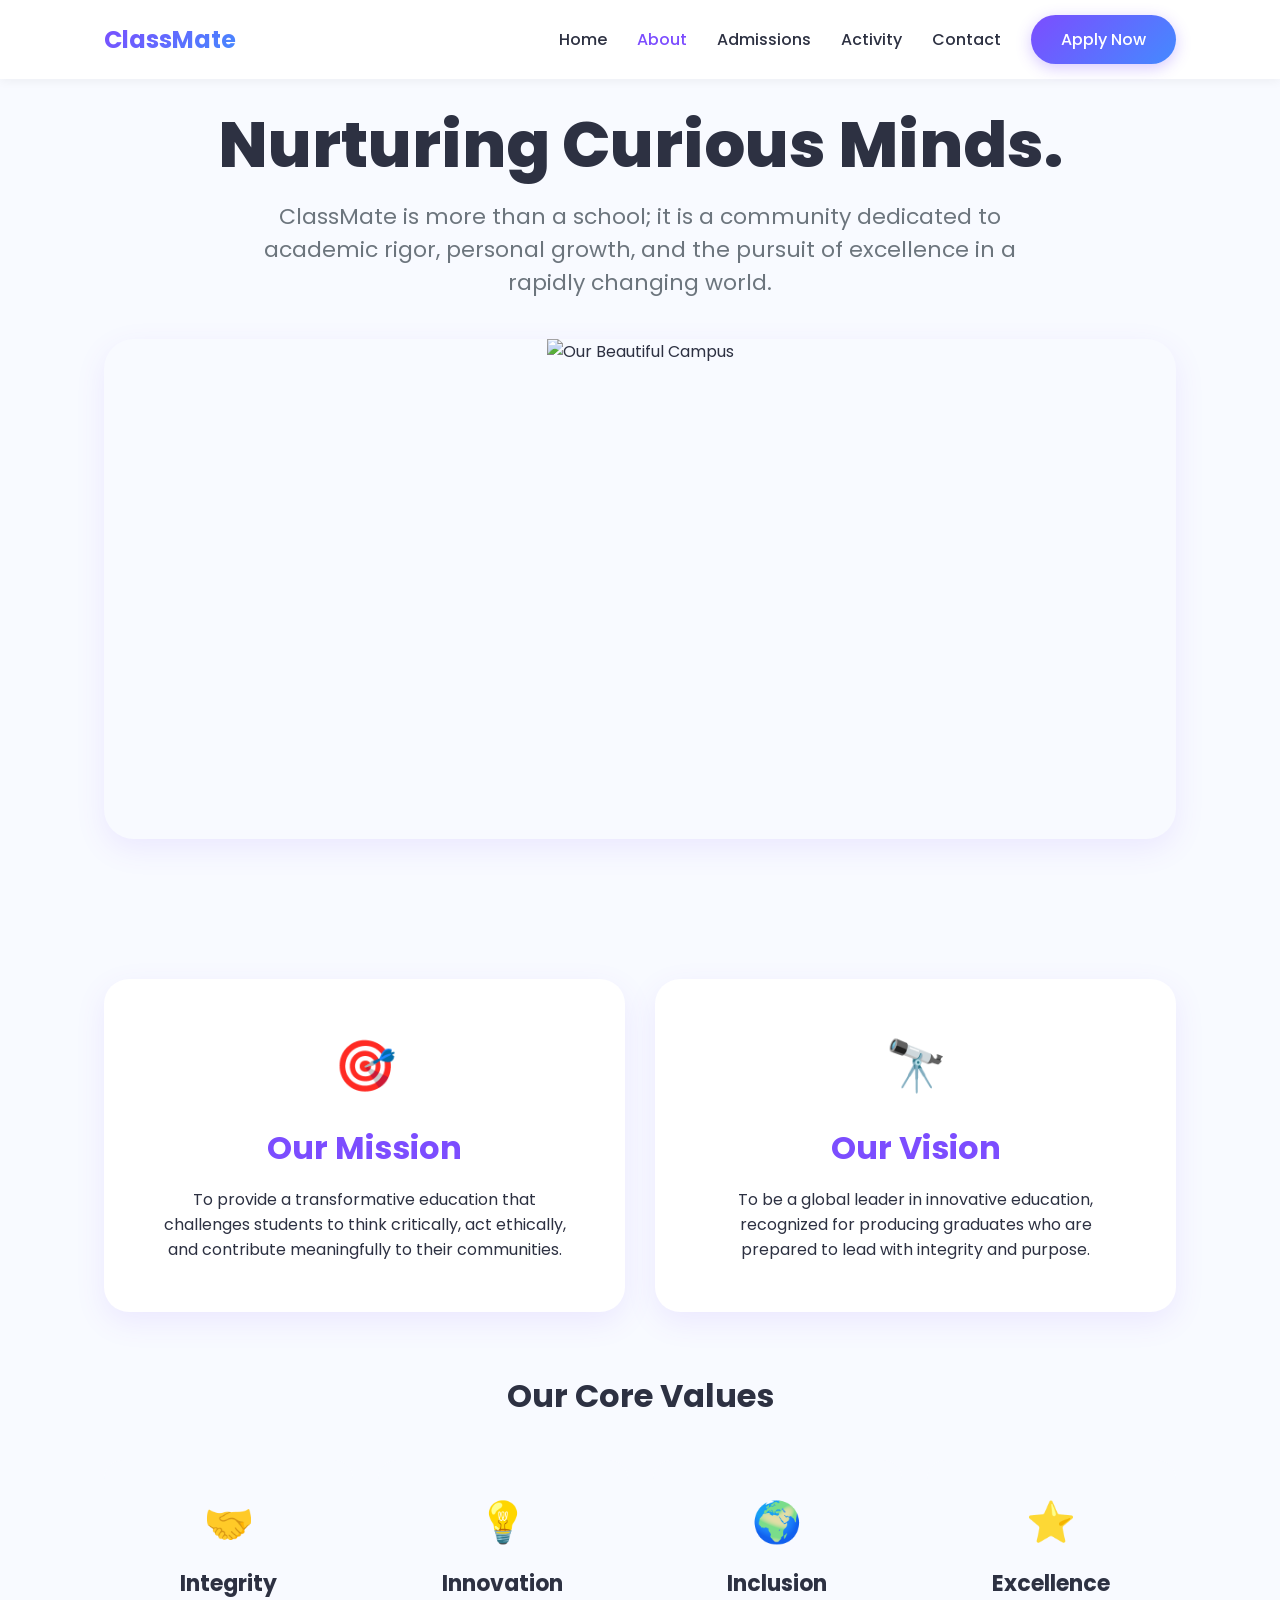
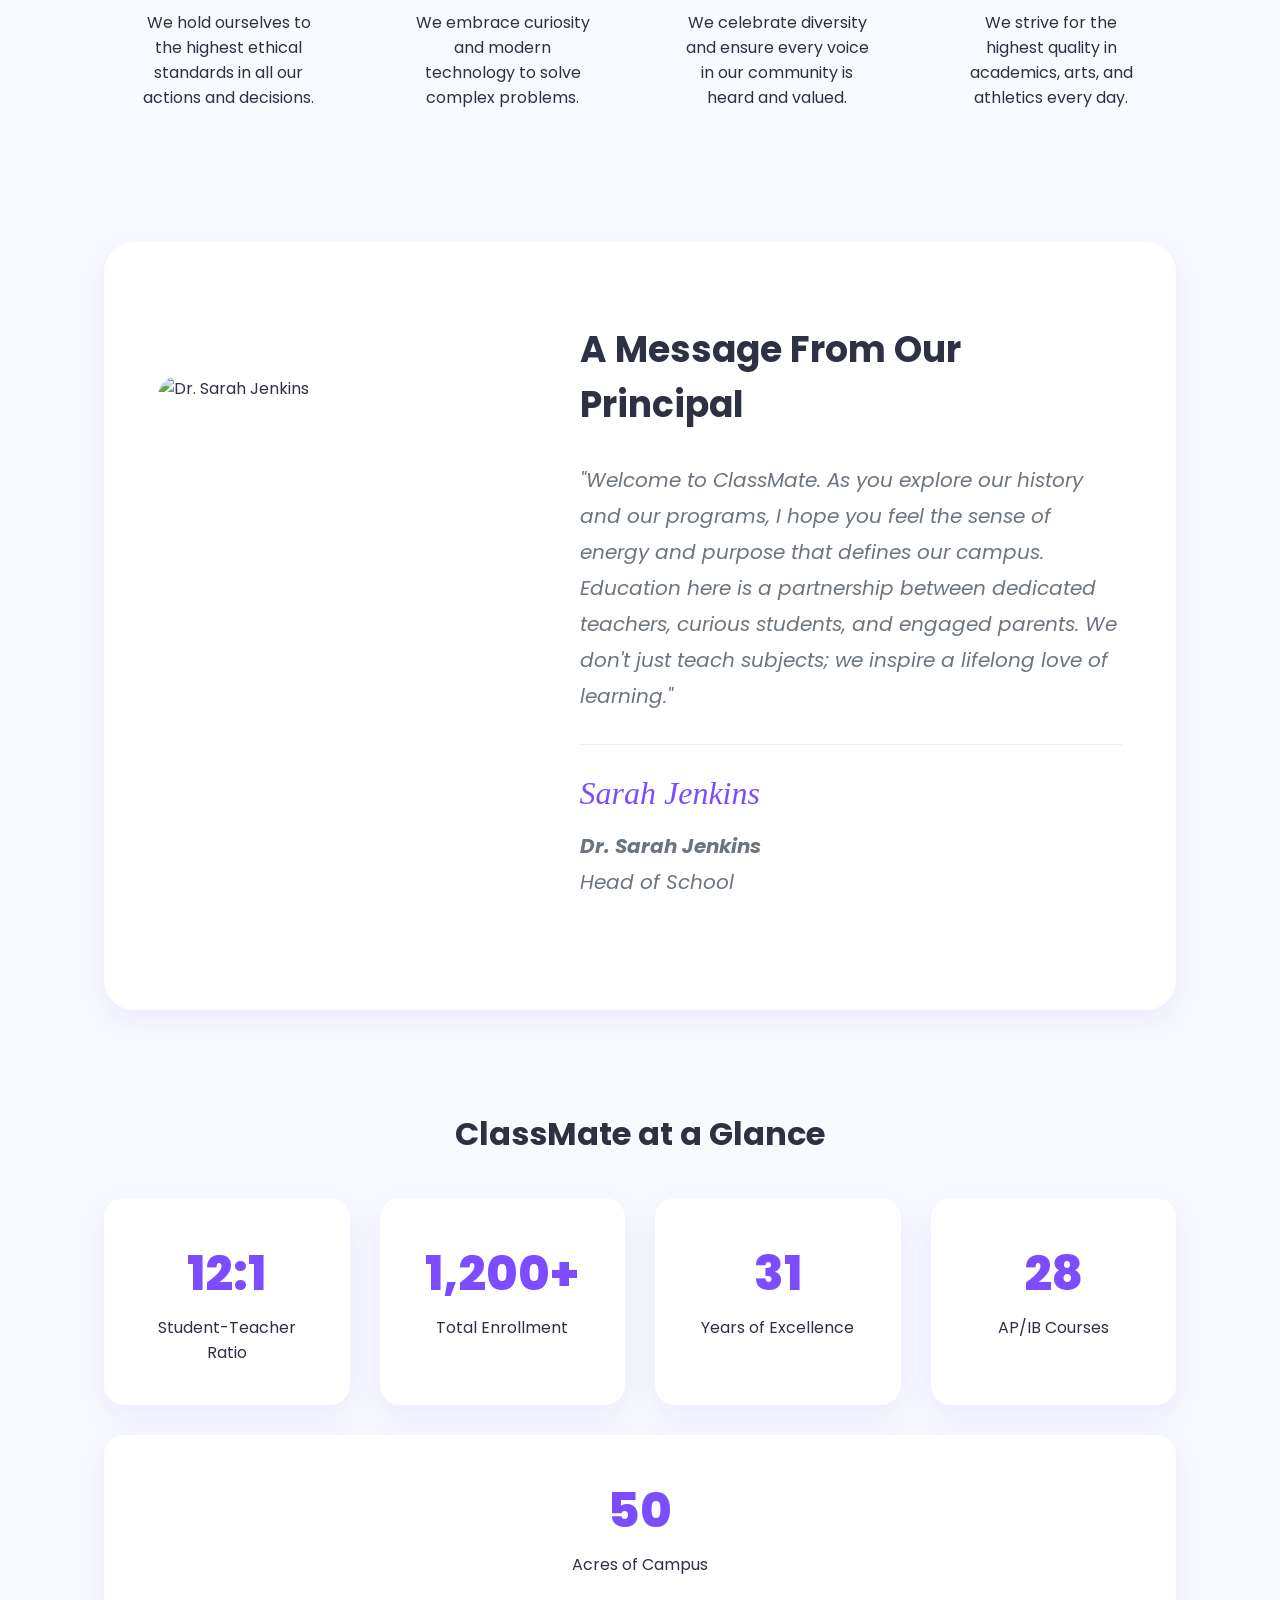
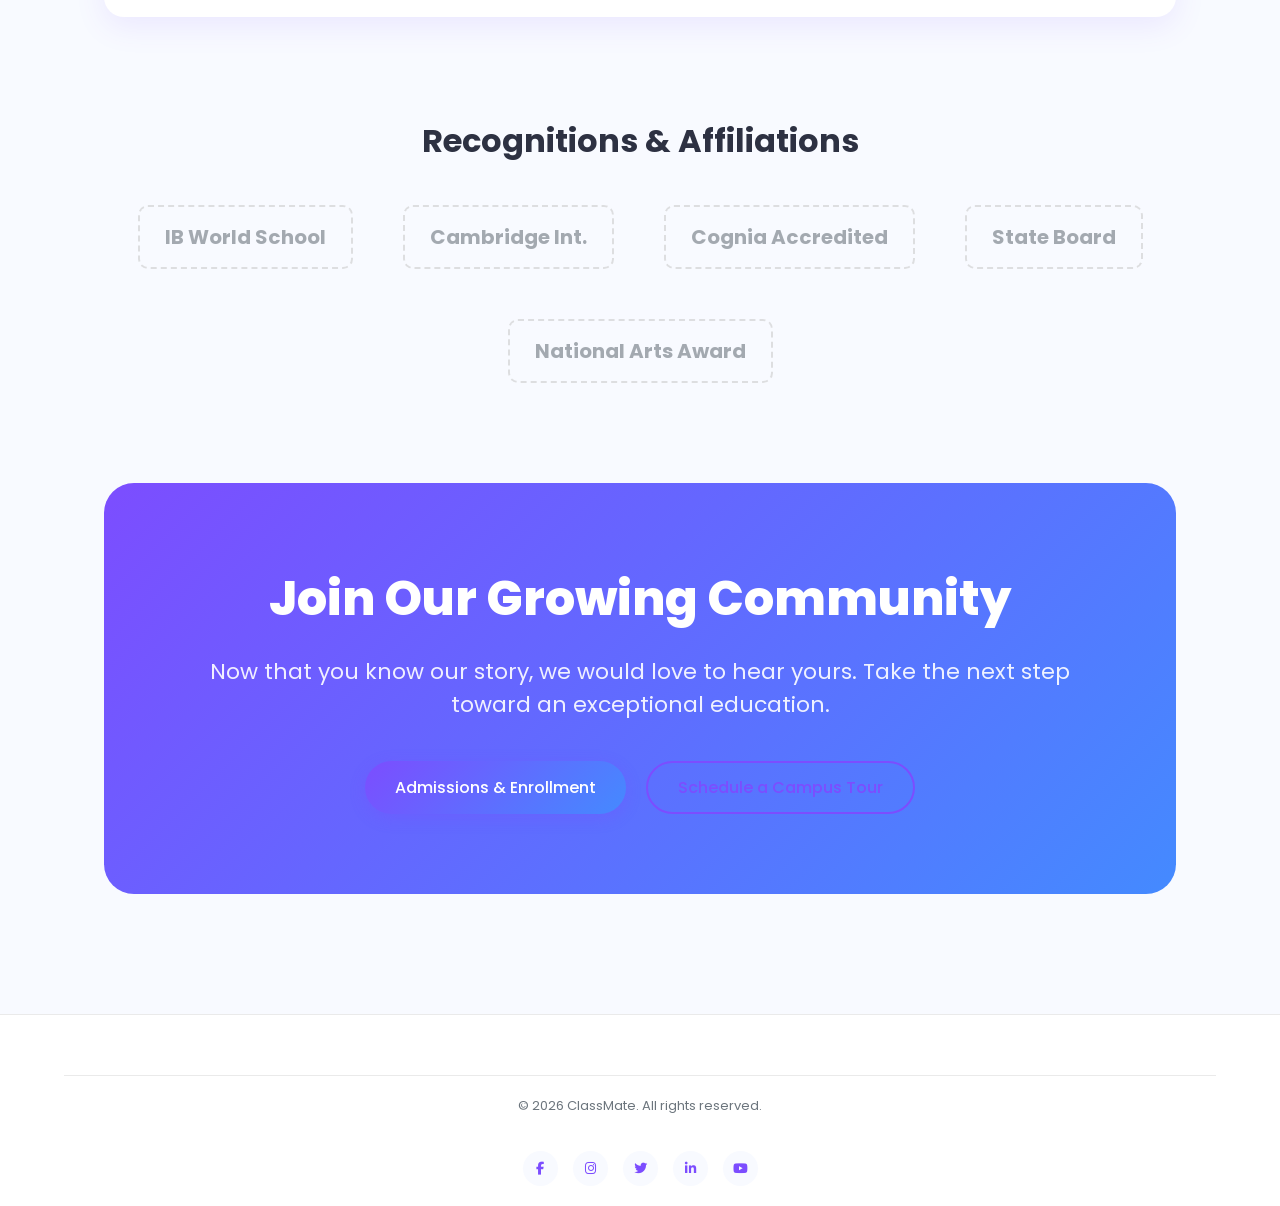
==== about.html @ 951ddb92 "Add files via upload" ====
<!DOCTYPE html>
<html lang="en">
<head>
    <meta charset="UTF-8">
    <meta name="viewport" content="width=device-width, initial-scale=1.0">
    <title>ClassMate | About Our Legacy</title>
    <link href="https://fonts.googleapis.com/css2?family=Poppins:wght@300;400;500;600;700;800&display=swap" rel="stylesheet">
    <link rel="stylesheet" href="https://cdnjs.cloudflare.com/ajax/libs/font-awesome/6.4.0/css/all.min.css">
    <link rel="stylesheet" href="style.css">
</head>
<body>

    <header>
        <div class="main-nav">
            <a href="index.html" class="logo">ClassMate</a>
            <nav>
                <div class="hamburger" onclick="toggleMenu()">
                    <span></span><span></span><span></span>
                </div>
                <ul id="nav-menu">
                    <li><a href="index.html" class="nav-link">Home</a></li>
                    <li><a href="about.html" class="nav-link active-link">About</a></li>
                    <li><a href="apply.html" class="nav-link">Admissions</a></li>
                    <li><a href="activity.html" class="nav-link">Activity</a></li>
                    <li><a href="contact.html" class="nav-link">Contact</a></li>
                    <li><a href="apply.html" class="btn btn-primary">Apply Now</a></li>
                </ul>
            </nav>
        </div>
    </header>

    <main class="page-content">
        
        <section class="about-hero">
            <div class="about-hero-content">
                <br>
                <br>
                <h1>Nurturing Curious Minds.</h1>
                <p>ClassMate is more than a school; it is a community dedicated to academic rigor, personal growth, and the pursuit of excellence in a rapidly changing world.</p>
            </div>
            <div class="about-hero-image">
                <img src="https://unsplash.com/photos/a-large-building-with-a-large-dome-in-the-middle-of-a-field-KuEI9bI8oHA" alt="Our Beautiful Campus">
            </div>
        </section>

        <section class="mvv-section">
            <div class="mission-vision-grid">
                <div class="mv-card">
                    <span class="icon">🎯</span>
                    <h2>Our Mission</h2>
                    <p>To provide a transformative education that challenges students to think critically, act ethically, and contribute meaningfully to their communities.</p>
                </div>
                <div class="mv-card">
                    <span class="icon">🔭</span>
                    <h2>Our Vision</h2>
                    <p>To be a global leader in innovative education, recognized for producing graduates who are prepared to lead with integrity and purpose.</p>
                </div>
            </div>

            <div class="values-container">
                <h2 class="section-title">Our Core Values</h2>
                <div class="values-grid">
                    <div class="value-item">
                        <div class="value-icon">🤝</div>
                        <h3>Integrity</h3>
                        <p>We hold ourselves to the highest ethical standards in all our actions and decisions.</p>
                    </div>
                    <div class="value-item">
                        <div class="value-icon">💡</div>
                        <h3>Innovation</h3>
                        <p>We embrace curiosity and modern technology to solve complex problems.</p>
                    </div>
                    <div class="value-item">
                        <div class="value-icon">🌍</div>
                        <h3>Inclusion</h3>
                        <p>We celebrate diversity and ensure every voice in our community is heard and valued.</p>
                    </div>
                    <div class="value-item">
                        <div class="value-icon">⭐</div>
                        <h3>Excellence</h3>
                        <p>We strive for the highest quality in academics, arts, and athletics every day.</p>
                    </div>
                </div>
            </div>
        </section>

        <section class="principal-welcome">
            <div class="welcome-flex">
                <div class="principal-image">
                    <img src="https://images.unsplash.com/photo-1573496359142-b8d87734a5a2?ixlib=rb-4.0.3&auto=format&fit=crop&w=500&q=80" alt="Dr. Sarah Jenkins">
                </div>
                <div class="welcome-letter">
                    <h2 class="left-align">A Message From Our Principal</h2>
                    <p>"Welcome to ClassMate. As you explore our history and our programs, I hope you feel the sense of energy and purpose that defines our campus. Education here is a partnership between dedicated teachers, curious students, and engaged parents. We don't just teach subjects; we inspire a lifelong love of learning."</p>
                    <div class="signature-box">
                        <p class="signature-text">Sarah Jenkins</p>
                        <p><strong>Dr. Sarah Jenkins</strong><br>Head of School</p>
                    </div>
                </div>
            </div>
        </section>

       

        <section class="fast-facts">
            <h2 class="section-title">ClassMate at a Glance</h2>
            <div class="stats-grid-large">
                <div class="stat-box">
                    <h3 class="counter">12:1</h3>
                    <p>Student-Teacher Ratio</p>
                </div>
                <div class="stat-box">
                    <h3 class="counter">1,200+</h3>
                    <p>Total Enrollment</p>
                </div>
                <div class="stat-box">
                    <h3 class="counter">31</h3>
                    <p>Years of Excellence</p>
                </div>
                <div class="stat-box">
                    <h3 class="counter">28</h3>
                    <p>AP/IB Courses</p>
                </div>
                <div class="stat-box">
                    <h3 class="counter">50</h3>
                    <p>Acres of Campus</p>
                </div>
            </div>
        </section>

        <section class="trust-section">
            <h2 class="section-title">Recognitions & Affiliations</h2>
            <div class="logo-grid">
                <div class="trust-logo">IB World School</div>
                <div class="trust-logo">Cambridge Int.</div>
                <div class="trust-logo">Cognia Accredited</div>
                <div class="trust-logo">State Board</div>
                <div class="trust-logo">National Arts Award</div>
            </div>
        </section>

        <section class="about-cta">
            <div class="cta-card">
                <h2>Join Our Growing Community</h2>
                <p>Now that you know our story, we would love to hear yours. Take the next step toward an exceptional education.</p>
                <div class="cta-buttons">
                    <a href="apply.html" class="btn btn-primary">Admissions & Enrollment</a>
                    <a href="contact.html" class="btn btn-outline">Schedule a Campus Tour</a>
                </div>
            </div>
        </section>

    </main>

   <footer class="main-footer">
        <div class="footer-bottom" style="display: flex; flex-direction: column; align-items: center; gap: 15px;">
            <p>© 2026 ClassMate. All rights reserved.</p>
             <div class="social-icons mt-20">
                        <a href="https://facebook.com/your-school-page" target="_blank" rel="noopener noreferrer" class="social-icon" aria-label="Facebook"><i class="fab fa-facebook-f"></i></a>
                    
                        <a href="https://instagram.com/your-school-profile" target="_blank" rel="noopener noreferrer" class="social-icon" aria-label="Instagram"><i class="fab fa-instagram"></i></a>
                    
                        <a href="https://twitter.com/your-school-profile" target="_blank" rel="noopener noreferrer" class="social-icon" aria-label="Twitter"><i class="fab fa-twitter"></i></a>
                    
                        <a href="https://linkedin.com/company/your-school-page" target="_blank" rel="noopener noreferrer" class="social-icon" aria-label="LinkedIn"><i class="fab fa-linkedin-in"></i></a>
                    
                        <a href="https://youtube.com/c/your-school-channel" target="_blank" rel="noopener noreferrer" class="social-icon" aria-label="YouTube"><i class="fab fa-youtube"></i></a>
                    </div>
                
        </div>
    </footer>
    <script src="script.js"></script>
</body>
</html>
---- style.css ----
/* === CSS VARIABLES === */
:root {
    --primary: #7C4DFF;
    --secondary: #448AFF;
    --primary-dark: #5e35b1;
    --gradient: linear-gradient(135deg, var(--primary), var(--secondary));
    --bg-color: #F8FAFF;
    --text-dark: #2D3142;
    --text-light: #6C757D;
    --white: #FFFFFF;
    --shadow: 0 10px 30px rgba(124, 77, 255, 0.1);
    --shadow-hover: 0 15px 40px rgba(124, 77, 255, 0.2);
    --transition: all 0.3s ease;
}

/* === GLOBAL STYLES & LAYOUT FIXES === */
* {
    margin: 0;
    padding: 0;
    box-sizing: border-box;
    font-family: 'Poppins', sans-serif;
}

html, body {
    background-color: var(--bg-color);
    color: var(--text-dark);
    /* Strict overflow hiding prevents horizontal scrolling on mobile/iOS */
    overflow-x: hidden; 
    width: 100%;
    max-width: 100vw; 
    display: flex;
    flex-direction: column;
    min-height: 100vh;
}

img, iframe {
    max-width: 100%;
    height: auto;
}

a { text-decoration: none; color: inherit; }
ul { list-style: none; }
.mt-20 { margin-top: 20px; }

/* === BUTTONS === */
.btn {
    display: inline-flex;
    align-items: center;
    justify-content: center;
    padding: 12px 30px;
    border-radius: 50px;
    font-weight: 500;
    cursor: pointer;
    border: none;
    transition: var(--transition);
    text-align: center;
}

.btn-primary {
    background: var(--gradient);
    color: var(--white);
    box-shadow: 0 4px 15px rgba(124, 77, 255, 0.3);
}

.btn-primary:hover {
    transform: translateY(-3px);
    box-shadow: 0 8px 25px rgba(124, 77, 255, 0.5);
}

.btn-outline {
    background: transparent;
    color: var(--primary);
    border: 2px solid var(--primary);
}

.btn-outline:hover {
    background: var(--primary);
    color: var(--white);
}

/* === HEADER & NAVIGATION === */
header {
    position: fixed;
    top: 0;
    left: 0;
    width: 100%;
    z-index: 1000;
    background: rgba(255, 255, 255, 0.95);
    backdrop-filter: blur(10px);
    box-shadow: 0 2px 10px rgba(0, 0, 0, 0.05);
}

/* Utility Top Bar */
.top-bar {
    background: var(--primary-dark);
    color: var(--white);
    padding: 8px 5%;
    font-size: 13px;
}

.top-bar-content {
    display: flex;
    justify-content: space-between;
    align-items: center;
    max-width: 1200px;
    margin: 0 auto;
}

.lang-search span { margin-right: 15px; cursor: pointer; }
.portals a { margin-left: 15px; font-weight: 500; }
.portals a:hover { text-decoration: underline; }

/* Main Nav */
.main-nav {
    padding: 15px 5%;
    display: flex;
    justify-content: space-between;
    align-items: center;
    max-width: 1200px;
    margin: 0 auto;
}

.logo {
    font-size: 24px;
    font-weight: 700;
    background: var(--gradient);
    -webkit-background-clip: text;
    -webkit-text-fill-color: transparent;
}

nav ul { display: flex; gap: 30px; align-items: center; }
nav ul li a {
    font-weight: 500;
    color: var(--text-dark);
    transition: var(--transition);
}
nav ul li a:hover, nav ul li a.active-link { color: var(--primary); }

.hamburger {
    display: none;
    cursor: pointer;
    flex-direction: column;
    gap: 5px;
}
.hamburger span {
    width: 25px; height: 3px;
    background: var(--text-dark);
    border-radius: 5px;
    transition: var(--transition);
}

/* === MAIN CONTENT === */
main {
    flex-grow: 1;
    margin-top: 110px; /* Accounts for top bar + main nav on desktop */
    width: 100%;
}

.page-content {
    padding: 0 5% 40px 5%;
    max-width: 1200px;
    margin: 0 auto;
    animation: fadeIn 0.5s ease-in-out;
}

@keyframes fadeIn {
    from { opacity: 0; transform: translateY(10px); }
    to { opacity: 1; transform: translateY(0); }
}

.section-title {
    text-align: center;
    font-size: 32px;
    margin-bottom: 40px;
    color: var(--text-dark);
}

/* === 2. HERO SECTION === */
.hero {
    display: flex;
    align-items: center;
    justify-content: space-between;
    min-height: 70vh;
    position: relative;
    margin-bottom: 40px;
    gap: 40px; /* Prevents text from hitting image */
}

.hero-content { flex: 1; }
.hero-content h1 {
    font-size: 48px; line-height: 1.2;
    margin-bottom: 20px;
    background: var(--gradient);
    -webkit-background-clip: text;
    -webkit-text-fill-color: transparent;
}
.hero-content p {
    color: var(--text-light); font-size: 18px;
    margin-bottom: 30px; line-height: 1.6;
}
.hero-buttons { display: flex; gap: 15px; flex-wrap: wrap; }
.hero-image { flex: 1; display: flex; justify-content: center; width: 100%; }

.hero-img-container {
    width: 100%; 
    max-width: 550px; 
    border-radius: 20px;
    overflow: hidden;
    box-shadow: var(--shadow);
    transition: transform 0.3s ease;
}

.hero-img-container:hover {
    transform: translateY(-10px);
}

.hero-img-container img {
    width: 100%; 
    height: 100%;
    display: block;
    object-fit: cover;
}

/* === 3. QUICK LINKS === */
.quick-links-section { margin-bottom: 80px; }
.quick-links-grid {
    display: grid;
    /* Adapts perfectly to screen width */
    grid-template-columns: repeat(auto-fit, minmax(130px, 1fr));
    gap: 15px;
}
.quick-link-card {
    background: var(--white);
    padding: 20px 10px;
    border-radius: 15px;
    text-align: center;
    box-shadow: var(--shadow);
    transition: var(--transition);
    display: flex; flex-direction: column; align-items: center; justify-content: center;
    font-weight: 500; color: var(--text-dark);
    font-size: 14px;
}
.quick-link-card .icon { font-size: 28px; margin-bottom: 10px; }
.quick-link-card:hover {
    transform: translateY(-5px);
    box-shadow: var(--shadow-hover);
    color: var(--primary);
}

/* === 4. WELCOME & STATS === */
.welcome-stats-section { margin-bottom: 80px; }
.welcome-container {
    display: flex; gap: 40px;
    background: var(--white);
    padding: 40px; border-radius: 20px;
    box-shadow: var(--shadow);
}
.welcome-text-box { flex: 1; }
.welcome-text-box .subtitle { color: var(--primary); font-weight: 500; margin-bottom: 15px; }
.welcome-text-box p { color: var(--text-light); line-height: 1.8; margin-bottom: 15px; font-style: italic;}

.stats-grid {
    flex: 1; display: grid;
    grid-template-columns: 1fr 1fr; gap: 15px;
}
.stat-card {
    background: var(--bg-color);
    padding: 20px; border-radius: 15px; text-align: center;
    display: flex; flex-direction: column; justify-content: center;
}
.stat-card h3 {
    font-size: 32px; margin-bottom: 5px;
    background: var(--gradient);
    -webkit-background-clip: text; -webkit-text-fill-color: transparent;
}
.stat-card p { font-size: 13px; color: var(--text-dark); font-weight: 500; }

/* === 6. ACADEMIC PROGRAMS === */
.programs-section { margin-bottom: 80px; }
.programs-grid { display: grid; grid-template-columns: repeat(3, 1fr); gap: 20px; }

.flip-card {
    background-color: transparent;
    height: 250px;
    perspective: 1000px;
}
.flip-card-inner {
    position: relative; width: 100%; height: 100%;
    text-align: center; transition: transform 0.6s;
    transform-style: preserve-3d;
}
.flip-card:hover .flip-card-inner { transform: rotateY(180deg); }
.flip-card-front, .flip-card-back {
    position: absolute; width: 100%; height: 100%;
    -webkit-backface-visibility: hidden; backface-visibility: hidden;
    border-radius: 20px; padding: 25px;
    display: flex; flex-direction: column; justify-content: center; align-items: center;
    box-shadow: var(--shadow);
}
.flip-card-front { background: var(--white); color: var(--text-dark); }
.flip-card-front h3 { font-size: 20px; margin-bottom: 10px; }
.flip-card-front p { color: var(--primary); font-size: 14px; }
.flip-card-back {
    background: var(--gradient); color: white;
    transform: rotateY(180deg);
    font-size: 14px; line-height: 1.6;
}

/* === 5. NEWS & EVENTS === */
.news-events-section { margin-bottom: 80px; }
.news-events-container { display: grid; grid-template-columns: 1fr 1.5fr; gap: 40px; }

.event-item {
    display: flex; gap: 15px; align-items: center;
    background: var(--white); padding: 15px;
    border-radius: 15px; margin-bottom: 15px;
    box-shadow: 0 4px 15px rgba(0,0,0,0.03);
    border-left: 4px solid var(--primary);
}
.event-date {
    background: var(--bg-color); padding: 10px; border-radius: 10px;
    text-align: center; min-width: 60px;
}
.event-date .month { display: block; font-size: 12px; color: var(--primary); font-weight: 700; }
.event-date .day { display: block; font-size: 18px; color: var(--text-dark); font-weight: 700; }
.event-details h4 { margin-bottom: 5px; color: var(--text-dark); font-size: 15px; }
.event-details p { font-size: 13px; color: var(--text-light); }

.news-grid-small { display: grid; grid-template-columns: 1fr 1fr; gap: 20px; }
.news-card {
    background: var(--white); border-radius: 15px; overflow: hidden;
    box-shadow: var(--shadow); transition: var(--transition);
}
.news-card:hover { transform: translateY(-5px); }
.news-card img { width: 100%; height: 150px; object-fit: cover; }
.news-card-content { padding: 20px; }
.news-card-content h4 { margin-bottom: 10px; font-size: 16px; }
.news-card-content p { font-size: 13px; color: var(--text-light); margin-bottom: 15px; }

.read-more { color: var(--primary); font-weight: 600; font-size: 14px; display: inline-block; }
.read-more:hover { text-decoration: underline; }

/* === 7. SOCIAL PROOF === */
.social-proof-section { margin-bottom: 80px; width: 100%; overflow: hidden; }
.testimonials-grid { display: grid; grid-template-columns: 1fr 1fr; gap: 30px; margin-bottom: 40px; }
.testimonial-card {
    background: var(--white); padding: 30px; border-radius: 20px;
    box-shadow: var(--shadow); position: relative;
}
.testimonial-card::before {
    content: "❝"; position: absolute; top: 10px; left: 20px;
    font-size: 60px; color: rgba(124, 77, 255, 0.1);
}
.testimonial-card .quote { font-size: 15px; font-style: italic; color: var(--text-dark); margin-bottom: 15px; position: relative; z-index: 1;}
.testimonial-card .author { font-weight: 600; color: var(--primary); font-size: 14px;}

.social-feed { width: 100%; }
.social-gallery {
    display: grid; grid-template-columns: repeat(4, 1fr); gap: 15px; margin-top: 20px; width: 100%;
}
.social-gallery img {
    width: 100%; height: 200px; object-fit: cover; border-radius: 15px;
    transition: var(--transition); cursor: pointer;
}
.social-gallery img:hover { filter: brightness(0.8); }

/* === 8. FOOTER EXPANDED === */
.main-footer {
    background: var(--white); padding: 60px 5% 20px 5%;
    border-top: 1px solid #EAEAEA; margin-top: auto; width: 100%;
}
.footer-container {
    display: grid; grid-template-columns: 2fr 1fr 1fr; gap: 40px; margin-bottom: 40px;
    max-width: 1200px; margin: 0 auto;
}
.footer-col h3 { margin-bottom: 20px; color: var(--text-dark); font-size: 18px; }
.footer-col p { color: var(--text-light); line-height: 1.6; font-size: 15px; }
.footer-links li, .footer-contact li { margin-bottom: 12px; color: var(--text-light); font-size: 14px; }
.footer-links li a:hover { color: var(--primary); padding-left: 5px; transition: var(--transition); }

.map-container iframe { width: 100%; max-width: 100%; }

.social-icons { display: flex; gap: 15px; }
.social-icon {
    width: 35px; height: 35px; border-radius: 50%;
    background: var(--bg-color); display: flex; align-items: center; justify-content: center;
    color: var(--primary); font-weight: bold; transition: var(--transition);
}
.social-icon:hover { background: var(--gradient); color: var(--white); transform: translateY(-3px); }

.footer-bottom { text-align: center; padding-top: 20px; border-top: 1px solid #EAEAEA; color: var(--text-light); font-size: 13px; }

/* =========================================
   📱 REDESIGNED MOBILE VIEW (THE FIX)
   ========================================= */

/* TABLETS & SMALL LAPTOPS */
@media (max-width: 1024px) {
    .welcome-container { flex-direction: column; gap: 40px;}
    .news-events-container { grid-template-columns: 1fr; }
    .programs-grid { grid-template-columns: repeat(2, 1fr); }
    .social-gallery { grid-template-columns: repeat(2, 1fr); }
    .hero { flex-direction: column; text-align: center; }
    .hero-content h1 { font-size: 56px; }
    .hero-content p { max-width: 100%; }
    .hero-buttons { justify-content: center; }
    .hero-image { justify-content: center; }
    .contact-layout, .map-grid { grid-template-columns: 1fr; }
}

/* PHONES & SMALL TABLETS (max-width: 768px) */
@media (max-width: 768px) {
    /* 1. Hide Top Bar to save space */
    .top-bar { display: none; } 
    
    /* 2. Lock header size & Push main content down to fix the overlap */
    header { padding: 10px 5%; background: var(--white); }
    .main-nav { padding: 10px 0; }
    .logo { font-size: 28px; }
    main { margin-top: 100px; } 
    
    /* 3. Fix the Mobile Menu Dropdown */
    .hamburger { display: flex; }
    nav ul {
        position: absolute; 
        top: 100%; /* Forces menu to open exactly below header */
        left: 0; 
        width: 100%;
        background: var(--white); 
        flex-direction: column; 
        gap: 0;
        box-shadow: 0 10px 20px rgba(0,0,0,0.1);
        clip-path: polygon(0 0, 100% 0, 100% 0, 0 0);
        transition: var(--transition); 
        box-sizing: border-box;
    }
    nav ul.show { clip-path: polygon(0 0, 100% 0, 100% 100%, 0% 100%); }
    nav ul li { width: 100%; text-align: center; }
    nav ul li a { display: block; padding: 15px; border-bottom: 1px solid #eee; font-size: 18px; }

    /* 4. Downscale the Hero Section */
    .hero { gap: 30px; padding: 20px 0 50px 0; }
    .hero-content h1 { font-size: 38px; margin-bottom: 15px; }
    .hero-content p { font-size: 16px; margin-bottom: 25px; margin-left: auto; margin-right: auto; }
    .hero-img-container { min-height: 300px; border-radius: 20px; }
    .hero-buttons .btn { padding: 14px 28px; font-size: 16px; }

    /* 5. Downscale Containers & Fonts */
    .section-title { font-size: 30px; margin-bottom: 30px; }
    .page-content { padding: 30px 5%; }
    
    .welcome-container { padding: 30px 20px; gap: 30px; }
    .welcome-text-box h2 { font-size: 28px; }
    .welcome-text-box .subtitle { font-size: 18px; }
    .welcome-text-box p { font-size: 16px; }
    .stat-card h3 { font-size: 38px; }
    .stat-card p { font-size: 14px; }

    /* 6. Stack All Grids into 1 Column */
    .programs-grid, .news-events-container, .news-grid-small, .testimonials-grid { 
        grid-template-columns: 1fr; 
        gap: 25px;
    }
    
    .flip-card { height: 280px; }
    .flip-card-front h3 { font-size: 24px; }
    .flip-card-back { font-size: 16px; }

    .testimonial-card { padding: 30px; }
    .testimonial-card .quote { font-size: 18px; }

    /* 7. Center the Footer */
    .footer-container { grid-template-columns: 1fr; text-align: center; gap: 40px;}
    .social-icons { justify-content: center; }
    .footer-col h3 { font-size: 22px; margin-bottom: 15px; }
    .footer-col p, .footer-links li { font-size: 16px; }
    .main-footer { padding: 50px 5% 20px 5%; }

    .form-grid-2 { grid-template-columns: 1fr; }
    .contact-hero { padding: 60px 20px; border-radius: 20px; }
    .contact-hero-content h1 { font-size: 42px; }
    .form-card { padding: 30px 20px; }
    .faq-banner { padding: 40px 20px; }

    .grid-3 { grid-template-columns: 1fr; gap: 20px; }
    .inquiry-body { padding: 30px 20px; }

    /* FORCE MAP HEIGHT ON MOBILE */
    .map-embed {
        height: 250px !important; 
        min-height: 250px !important;
        display: block;
        margin-bottom: 20px;
    }
    
    .map-embed iframe {
        height: 250px !important; 
        width: 100% !important;
    }
    /* =========================================
       EXPLICIT MOBILE ORDER FOR CONTACT CARDS
       ========================================= */
    .contact-layout {
        display: flex !important;
        flex-direction: column !important;
    }
    
    /* This temporarily removes the column wrappers on mobile so we can reorder the boxes inside */
    .contact-info-col, .contact-form-col {
        display: contents !important; 
    }
    
    /* 1. Get in Touch (Top) */
    .info-card:not(.hours-card) { 
        order: 1 !important; 
        margin-bottom: 30px !important;
    }
    
    /* 2. Office Hours (Middle) */
    .hours-card { 
        order: 2 !important; 
        margin-bottom: 30px !important;
    }
    
    /* 3. Send Us a Message Form (Bottom / Under Office Hours) */
    .form-card { 
        order: 3 !important; 
        margin-bottom: 0 !important;
    }
}

/* VERY SMALL PHONES (max-width: 480px) */
@media (max-width: 480px) {
    .hero-content h1 { font-size: 32px; }
    .stats-grid { grid-template-columns: 1fr; gap: 15px; }
    .quick-links-grid { grid-template-columns: 1fr 1fr; }
    .social-gallery { grid-template-columns: 1fr; }
    .hero-buttons { flex-direction: column; width: 100%; }
    .hero-buttons .btn { width: 100%; }
    .split-container { grid-template-columns: 1fr; }
    .activity-hero { flex-direction: column; text-align: center; }
}
/* =========================================
   ACTIVITY PAGE STYLES
   ========================================= */

/* Activity Hero */
.activity-hero {
    display: flex; align-items: center; justify-content: space-between; gap: 60px;
    padding: 60px 0; margin-bottom: 80px;
}
.activity-hero-content { flex: 1; }
.activity-hero-content h1 { font-size: 64px; line-height: 1.1; margin-bottom: 25px; color: var(--text-dark); font-weight: 800; }
.activity-hero-content p { font-size: 22px; color: var(--text-light); line-height: 1.6; }

.activity-hero-images {
    flex: 1; position: relative; height: 500px;
}
.activity-hero-images img { border-radius: 20px; box-shadow: var(--shadow); position: absolute; object-fit: cover; }
.img-main { width: 70%; height: 350px; right: 0; top: 50px; z-index: 2; }
.img-sub-1 { width: 50%; height: 250px; left: 0; bottom: 0; z-index: 3; border: 10px solid var(--bg-color); }
.img-sub-2 { width: 40%; height: 200px; top: 0; left: 10%; z-index: 1; opacity: 0.8; }

/* Filter Controls */
.section-header.center { text-align: center; margin-bottom: 50px; }
.section-subtitle { font-size: 20px; color: var(--text-light); }

.filter-controls {
    display: flex; justify-content: center; gap: 15px; flex-wrap: wrap;
    margin-bottom: 50px;
}
.filter-btn {
    padding: 12px 25px; border-radius: 50px; border: none;
    background: var(--white); color: var(--text-light); font-weight: 600; font-size: 16px;
    cursor: pointer; box-shadow: 0 4px 10px rgba(0,0,0,0.05); transition: var(--transition);
}
.filter-btn:hover, .filter-btn.active {
    background: var(--primary); color: var(--white); transform: translateY(-3px); box-shadow: 0 8px 20px rgba(124, 77, 255, 0.3);
}

/* Activity Cards */
.activity-grid {
    display: grid; grid-template-columns: repeat(auto-fill, minmax(350px, 1fr)); gap: 40px;
    margin-bottom: 100px;
}
.activity-card {
    background: var(--white); border-radius: 25px; overflow: hidden;
    box-shadow: var(--shadow); transition: var(--transition); display: flex; flex-direction: column;
}
.activity-card:hover { transform: translateY(-10px); box-shadow: var(--shadow-hover); }

.card-img-wrapper { position: relative; height: 220px; }
.card-img-wrapper img { width: 100%; height: 100%; object-fit: cover; }
.category-tag {
    position: absolute; top: 20px; right: 20px;
    background: rgba(255, 255, 255, 0.9); backdrop-filter: blur(5px);
    color: var(--primary-dark); font-size: 13px; font-weight: 700;
    padding: 8px 15px; border-radius: 50px; text-transform: uppercase; letter-spacing: 0.5px;
}

.activity-card-content { padding: 35px; display: flex; flex-direction: column; flex-grow: 1; }
.activity-card-content h3 { font-size: 26px; margin-bottom: 15px; color: var(--text-dark); font-weight: 700; }
.activity-card-content p { font-size: 16px; color: var(--text-light); line-height: 1.6; flex-grow: 1; }

.btn-text { background: transparent; border: none; color: var(--primary); font-weight: 700; font-size: 16px; cursor: pointer; text-align: left; padding: 0; transition: var(--transition); }
.btn-text:hover { color: var(--secondary); transform: translateX(5px); }
.mt-15 { margin-top: 20px; }

/* Hide filtered items */
.filter-item.hide { display: none; }

/* Split Section (Spotlight & Calendar) */
/* Split Section (Stacked Vertically) */
.split-section { margin-bottom: 120px; }
.split-container { 
    display: grid; 
    grid-template-columns: 1fr; /* Forces them to stack one under the other */
    gap: 60px; 
    max-width: 800px; /* Prevents the boxes from stretching too wide on desktop */
    margin: 0 auto; /* Centers the whole section on the screen */
}
.left-align { text-align: left; margin-bottom: 30px; font-size: 36px; }

.spotlight-card {
    background: var(--white); border-radius: 30px; padding: 40px;
    box-shadow: var(--shadow); display: flex; flex-direction: column; gap: 25px;
}
.spotlight-img { width: 100%; height: 250px; object-fit: cover; border-radius: 20px; }
.spotlight-text .quote { font-size: 20px; font-style: italic; line-height: 1.6; margin-bottom: 20px; color: var(--text-dark); }
.spotlight-text .author { font-weight: 700; font-size: 18px; color: var(--primary); }
.spotlight-text .author span { font-weight: 400; font-size: 15px; color: var(--text-light); }

.event-list { display: flex; flex-direction: column; gap: 20px; }
.event-item {
    display: flex; gap: 25px; align-items: center; background: var(--white); padding: 25px;
    border-radius: 20px; box-shadow: var(--shadow); transition: var(--transition); position: relative; overflow: hidden;
}
.event-item:hover { transform: translateX(10px); }
.event-tag { position: absolute; top: 25px; right: 25px; font-size: 12px; font-weight: 600; color: var(--secondary); background: rgba(68, 138, 255, 0.1); padding: 5px 12px; border-radius: 20px; }

/* How to Join Section */
.join-section { margin-bottom: 80px; }
.join-container {
    background: var(--gradient); border-radius: 40px; padding: 80px 60px;
    color: var(--white); box-shadow: var(--shadow-hover); position: relative; overflow: hidden;
}
/* Background pattern for Join section */
.join-container::before { content: ''; position: absolute; top: -50%; right: -10%; width: 500px; height: 500px; background: rgba(255,255,255,0.1); border-radius: 50%; }
.join-text { position: relative; z-index: 2; max-width: 800px; }
.join-text h2 { font-size: 48px; margin-bottom: 20px; font-weight: 800; }
.join-text p { font-size: 20px; margin-bottom: 30px; line-height: 1.6; opacity: 0.9; }
.join-steps { margin-bottom: 40px; }
.join-steps li { font-size: 18px; margin-bottom: 15px; background: rgba(255,255,255,0.15); padding: 15px 25px; border-radius: 15px; display: inline-block; width: 100%; }
.join-actions { display: flex; gap: 20px; flex-wrap: wrap; }

/* Modal Overlay */
.modal-overlay {
    position: fixed; top: 0; left: 0; width: 100%; height: 100%;
    background: rgba(0, 0, 0, 0.6); backdrop-filter: blur(5px);
    display: flex; justify-content: center; align-items: center;
    z-index: 2000; opacity: 0; visibility: hidden; transition: var(--transition);
}
.modal-overlay.active { opacity: 1; visibility: visible; }

.modal-content {
    background: var(--white); width: 90%; max-width: 700px;
    border-radius: 30px; overflow: hidden; position: relative;
    transform: translateY(50px); transition: transform 0.4s cubic-bezier(0.175, 0.885, 0.32, 1.275);
    box-shadow: 0 20px 60px rgba(0,0,0,0.2);
}
.modal-overlay.active .modal-content { transform: translateY(0); }

.close-modal { position: absolute; top: 20px; right: 25px; font-size: 36px; border: none; background: transparent; cursor: pointer; color: var(--white); z-index: 10; line-height: 1; }

.modal-header { background: var(--gradient); padding: 40px 40px; color: var(--white); position: relative; }
.modal-tag { display: inline-block; background: rgba(255,255,255,0.2); padding: 6px 15px; border-radius: 20px; font-size: 14px; font-weight: 600; margin-bottom: 15px; }
.modal-header h2 { font-size: 36px; font-weight: 800; }

.modal-body { padding: 40px; }
.modal-info-grid { display: grid; grid-template-columns: 1.5fr 1fr; gap: 40px; }
.modal-body h4 { font-size: 20px; color: var(--primary-dark); margin-bottom: 15px; }
.modal-body p { font-size: 16px; color: var(--text-light); line-height: 1.6; }

.modal-logistics { background: var(--bg-color); padding: 25px; border-radius: 20px; }
.modal-logistics p { margin-bottom: 12px; color: var(--text-dark); font-size: 15px; }
.modal-logistics p:last-child { margin-bottom: 0; }

.modal-achievements ul { list-style-type: disc; padding-left: 20px; color: var(--text-light); font-size: 16px; }
.modal-achievements li { margin-bottom: 8px; }

.modal-footer { padding: 30px 40px; border-top: 1px solid #EAEAEA; background: #FAFAFA; text-align: right; }
/* =========================================
   ABOUT PAGE STYLES
   ========================================= */

/* About Hero */
.about-hero {
    display: flex; flex-direction: column; align-items: center; text-align: center;
    padding: 60px 0; margin-bottom: 80px;
}
.about-hero-content h1 { font-size: 64px; font-weight: 800; color: var(--text-dark); margin-bottom: 20px; line-height: 1.1; }
.about-hero-content p { font-size: 22px; color: var(--text-light); max-width: 800px; margin: 0 auto 40px auto; }
.about-hero-image { width: 100%; height: 500px; border-radius: 30px; overflow: hidden; box-shadow: var(--shadow); }
.about-hero-image img { width: 100%; height: 100%; object-fit: cover; }

/* Mission & Vision */
.mvv-section { margin-bottom: 100px; }
.mission-vision-grid { display: grid; grid-template-columns: 1fr 1fr; gap: 30px; margin-bottom: 60px; }
.mv-card { background: var(--white); padding: 50px; border-radius: 25px; box-shadow: var(--shadow); text-align: center; }
.mv-card .icon { font-size: 50px; display: block; margin-bottom: 20px; }
.mv-card h2 { font-size: 32px; color: var(--primary); margin-bottom: 15px; }

/* Values */
.values-grid { display: grid; grid-template-columns: repeat(4, 1fr); gap: 25px; }
.value-item { background: var(--bg-color); padding: 30px; border-radius: 20px; text-align: center; transition: var(--transition); border: 2px solid transparent; }
.value-item:hover { border-color: var(--primary); transform: translateY(-5px); }
.value-icon { font-size: 40px; margin-bottom: 15px; }
.value-item h3 { font-size: 22px; margin-bottom: 10px; color: var(--text-dark); }

/* Principal Welcome */
.principal-welcome { margin-bottom: 100px; background: var(--white); padding: 80px 5%; border-radius: 30px; box-shadow: var(--shadow); }
.welcome-flex { display: flex; align-items: center; gap: 60px; }
.principal-image { flex: 1; height: 500px; border-radius: 20px; overflow: hidden; }
.principal-image img { width: 100%; height: 100%; object-fit: cover; }
.welcome-letter { flex: 1.5; }
.welcome-letter p { font-size: 20px; color: var(--text-light); line-height: 1.8; font-style: italic; margin-bottom: 30px; }
.signature-box { border-top: 1px solid #EEE; padding-top: 20px; }
.signature-text { font-family: 'Dancing Script', cursive; font-size: 32px !important; color: var(--primary) !important; margin-bottom: 5px !important; }

/* Timeline */
.history-timeline { padding: 80px 0; margin-bottom: 100px; position: relative; }
.timeline { position: relative; max-width: 1200px; margin: 0 auto; }
.timeline::after { content: ''; position: absolute; width: 6px; background-color: var(--primary); top: 0; bottom: 0; left: 50%; margin-left: -3px; border-radius: 10px; }
.timeline-container { padding: 10px 40px; position: relative; width: 50%; }
.timeline-container::after { content: ''; position: absolute; width: 25px; height: 25px; right: -17px; background-color: var(--white); border: 4px solid var(--primary); top: 15px; border-radius: 50%; z-index: 1; }
.right { left: 50%; }
.right::after { left: -17px; }
.timeline-content { padding: 30px; background-color: var(--white); border-radius: 20px; box-shadow: var(--shadow); }
.timeline-content h2 { color: var(--primary); margin-bottom: 10px; font-size: 32px; }

/* Stats Large */
.fast-facts { margin-bottom: 100px; text-align: center; }
.stats-grid-large { display: flex; justify-content: center; flex-wrap: wrap; gap: 30px; }
.stat-box { background: var(--white); padding: 40px; border-radius: 20px; box-shadow: var(--shadow); min-width: 200px; flex: 1; }
.stat-box h3 { font-size: 48px; color: var(--primary); font-weight: 800; margin-bottom: 5px; }

/* Trust Logos */
.trust-section { margin-bottom: 100px; }
.logo-grid { display: flex; justify-content: center; align-items: center; gap: 50px; flex-wrap: wrap; opacity: 0.6; }
.trust-logo { font-weight: 700; color: var(--text-light); font-size: 20px; border: 2px dashed #CCC; padding: 15px 25px; border-radius: 10px; }

/* About CTA */
.about-cta { margin-bottom: 80px; }
.cta-card { background: var(--gradient); padding: 80px; border-radius: 30px; text-align: center; color: var(--white); }
.cta-card h2 { font-size: 48px; margin-bottom: 20px; font-weight: 800; }
.cta-card p { font-size: 22px; margin-bottom: 40px; opacity: 0.9; }
.cta-buttons { display: flex; justify-content: center; gap: 20px; }

/* Responsive About Page */
@media (max-width: 1024px) {
    .welcome-flex, .mission-vision-grid { flex-direction: column; grid-template-columns: 1fr; }
    .values-grid { grid-template-columns: 1fr 1fr; }
    .timeline::after { left: 31px; }
    .timeline-container { width: 100%; padding-left: 70px; padding-right: 25px; }
    .timeline-container::after { left: 15px; }
    .right { left: 0%; }
}
/* =========================================
   CONTACT PAGE STYLES
   ========================================= */

/* Contact Hero */
.contact-hero {
    background: url('https://images.unsplash.com/photo-1541339907198-e08756dee03f?ixlib=rb-4.0.3&auto=format&fit=crop&w=1600&q=80') center/cover;
    border-radius: 30px; margin-bottom: 80px; position: relative; overflow: hidden;
    padding: 100px 50px; text-align: center;
}
.contact-hero::before { content: ''; position: absolute; top: 0; left: 0; width: 100%; height: 100%; background: rgba(26, 28, 35, 0.7); }
.contact-hero-content { position: relative; z-index: 2; color: var(--white); max-width: 800px; margin: 0 auto; }
.contact-hero-content h1 { font-size: 48px; font-weight: 800; margin-bottom: 20px; color: var(--white); }
.contact-hero-content p { font-size: 22px; opacity: 0.9; }

/* Two Column Layout */
.contact-layout { display: grid; grid-template-columns: 1fr 1.5fr; gap: 60px; margin-bottom: 120px; }

/* Info Cards */
.info-card { background: var(--white); padding: 40px; border-radius: 30px; box-shadow: var(--shadow); margin-bottom: 40px; }
.info-card h2 { font-size: 32px; color: var(--text-dark); margin-bottom: 30px; }
.info-block { display: flex; gap: 20px; margin-bottom: 25px; }
.info-block .icon { font-size: 32px; }
.info-block h4 { font-size: 20px; color: var(--text-dark); margin-bottom: 5px; }
.info-block p { font-size: 18px; color: var(--text-light); line-height: 1.5; }

.department-contacts { background: var(--bg-color); padding: 25px; border-radius: 20px; margin-top: 30px; }
.department-contacts h4 { font-size: 20px; margin-bottom: 15px; color: var(--primary-dark); }
.department-contacts li { font-size: 16px; color: var(--text-dark); margin-bottom: 10px; padding-bottom: 10px; border-bottom: 1px solid #EAEAEA; }
.department-contacts li:last-child { border-bottom: none; margin-bottom: 0; padding-bottom: 0; }
.department-contacts strong { color: var(--primary); }

.qr-code-box { display: flex; align-items: center; gap: 20px; margin-top: 30px; padding-top: 30px; border-top: 2px dashed #EAEAEA; }
.qr-code-box img { width: 100px; height: 100px; border-radius: 10px; border: 2px solid var(--primary); padding: 5px; }
.qr-code-box p { font-size: 16px; color: var(--text-light); }
.qr-code-box strong { font-size: 18px; color: var(--text-dark); }

/* Hours Card */
.hours-list li { display: flex; justify-content: space-between; font-size: 18px; color: var(--text-dark); margin-bottom: 15px; border-bottom: 1px solid #EAEAEA; padding-bottom: 10px; }
.hours-list li span { font-weight: 600; color: var(--text-light); }
.holiday-notice { margin-top: 25px; background: rgba(255, 152, 0, 0.1); color: #E65100; padding: 20px; border-radius: 15px; font-size: 16px; font-weight: 500; }

/* Form Styles */
.form-card { background: var(--white); padding: 50px; border-radius: 30px; box-shadow: var(--shadow); }
.form-card h2 { font-size: 38px; color: var(--text-dark); margin-bottom: 10px; }
.form-card p { font-size: 18px; color: var(--text-light); margin-bottom: 40px; }
.form-group { margin-bottom: 25px; }
.form-grid-2 { display: grid; grid-template-columns: 1fr 1fr; gap: 20px; }
.form-group label { display: block; font-size: 18px; font-weight: 600; color: var(--text-dark); margin-bottom: 10px; }
.form-input { width: 100%; padding: 18px 25px; font-size: 18px; border: 2px solid #EAEAEA; border-radius: 15px; background: var(--bg-color); transition: var(--transition); color: var(--text-dark); font-family: 'Poppins', sans-serif; }
.form-input:focus { outline: none; border-color: var(--primary); background: var(--white); box-shadow: 0 0 0 4px rgba(124, 77, 255, 0.1); }
.textarea { min-height: 180px; resize: vertical; }

.captcha-box { display: flex; align-items: center; gap: 10px; margin-bottom: 30px; background: var(--bg-color); padding: 20px; border-radius: 15px; }
.captcha-box input[type="checkbox"] { width: 25px; height: 25px; cursor: pointer; }
.captcha-box label { font-size: 18px; font-weight: 500; cursor: pointer; }

.btn-full { width: 100%; font-size: 20px; padding: 20px; border-radius: 20px; }

/* Map & Directions */
.map-directions-section { margin-bottom: 120px; }
/* Update the map grid to 1 column so they stack vertically */
.map-grid { 
    display: grid; 
    grid-template-columns: 1fr; /* Changed to 1 column */
    gap: 40px; 
    background: var(--white); 
    padding: 40px; 
    border-radius: 30px; 
    box-shadow: var(--shadow); 
}

/* Adjust map to look great at full width */
.map-embed { 
    width: 100%;
    height: 450px; /* Fixed height for the banner-style map */
    display: block;
}

.map-embed iframe { 
    width: 100%; 
    height: 100%; 
    border-radius: 20px; 
    display: block;
}

.directions-card { padding: 20px; display: flex; flex-direction: column; justify-content: center; }
.directions-card h3 { font-size: 28px; margin-bottom: 20px; color: var(--text-dark); }
.directions-card p { font-size: 18px; color: var(--text-light); line-height: 1.6; margin-bottom: 20px; }
.campus-map-download { display: flex; align-items: center; gap: 15px; background: var(--bg-color); padding: 20px; border-radius: 15px; }
.campus-map-download .icon { font-size: 30px; }
.campus-map-download h4 { font-size: 18px; color: var(--text-dark); margin-bottom: 5px; }
.download-link { font-size: 16px; font-weight: 700; color: var(--primary); }
.download-link:hover { text-decoration: underline; }

/* FAQ Banner */
.faq-banner { background: var(--gradient); border-radius: 30px; padding: 60px; text-align: center; color: var(--white); box-shadow: var(--shadow-hover); margin-bottom: 80px; }
.faq-content h2 { font-size: 42px; font-weight: 800; margin-bottom: 15px; }
.faq-content p { font-size: 22px; max-width: 700px; margin: 0 auto 30px auto; opacity: 0.9; }

/* =========================================
   APPLY / INQUIRY PAGE STYLES
   ========================================= */

/* Hero Section */
.apply-hero {
    text-align: center;
    padding: 75px 0 60px 0;
}

.apply-hero-content h1 { font-size: 56px; font-weight: 800; margin-bottom: 20px; color: var(--text-dark); }
.apply-hero-content p { font-size: 22px; color: var(--text-light); max-width: 800px; margin: 0 auto; }

/* The Form Container */
.inquiry-form-section { margin-bottom: 120px; }
.inquiry-card {
    background: var(--white);
    border-radius: 15px; /* Slightly sharper edges to match the screenshot */
    box-shadow: 0 10px 40px rgba(0,0,0,0.08);
    max-width: 1300px; /* Wide container for 3 columns */
    margin: 0 auto;
    overflow: hidden;
    border: 1px solid #EAEAEA;
}

/* Blue Header Bar */
.inquiry-header {
    background-color: #4FB5FF; /* Matches the screenshot blue */
    padding: 20px 30px;
}
.inquiry-header h2 {
    color: var(--white);
    font-size: 20px;
    font-weight: 600;
    margin: 0;
    text-transform: uppercase;
    letter-spacing: 0.5px;
}

/* Form Body */
.inquiry-body { padding: 40px 50px; }
.form-row { margin-bottom: 30px; width: 100%; }

/* 3 Column Grid */
.grid-3 {
    display: grid;
    grid-template-columns: repeat(3, 1fr);
    gap: 40px;
}

/* Labels and Inputs */
.form-group label {
    font-size: 16px;
    font-weight: 500;
    color: #444;
    margin-bottom: 8px;
    display: block;
}
.required { color: #E53935; font-weight: bold; margin-left: 2px; }

/* Overriding default input for this specific form to match screenshot */
.inquiry-body .form-input {
    border: 1px solid #CCC;
    border-radius: 5px; /* Sharper corners like screenshot */
    padding: 15px 20px;
    background: var(--white);
    font-size: 16px;
}
.inquiry-body .form-input:focus { border-color: #4FB5FF; box-shadow: 0 0 5px rgba(79, 181, 255, 0.4); }

/* Custom Blue Select Boxes */
.select-blue {
    background-color: #4FB5FF !important;
    color: white !important;
    border: none !important;
    cursor: pointer;
    appearance: none;
    -webkit-appearance: none;
    background-image: url("data:image/svg+xml;charset=US-ASCII,%3Csvg%20xmlns%3D%22http%3A%2F%2Fwww.w3.org%2F2000%2Fsvg%22%20width%3D%22292.4%22%20height%3D%22292.4%22%3E%3Cpath%20fill%3D%22%23FFFFFF%22%20d%3D%22M287%2069.4a17.6%2017.6%200%200%200-13-5.4H18.4c-5%200-9.3%201.8-12.9%205.4A17.6%2017.6%200%200%200%200%2082.2c0%205%201.8%209.3%205.4%2012.9l128%20127.9c3.6%203.6%207.8%205.4%2012.8%205.4s9.2-1.8%2012.8-5.4L287%2095c3.5-3.5%205.4-7.8%205.4-12.8%200-5-1.9-9.2-5.5-12.8z%22%2F%3E%3C%2Fsvg%3E");
    background-repeat: no-repeat;
    background-position: right 20px top 50%;
    background-size: 12px auto;
}
.select-blue option { background: white; color: black; } /* Dropdown options remain white */

.textarea-small { min-height: 100px; resize: vertical; }

/* Action Buttons */
.form-actions {
    display: flex;
    justify-content: center;
    gap: 15px;
    margin-top: -10px; /* This negative margin pulls the buttons up */
    margin-bottom: 25px;
}
.btn-save {
    background-color: #4FB5FF;
    color: white;
    border-radius: 5px;
    padding: 12px 35px;
}
.btn-save:hover { background-color: #3AA0EA; transform: translateY(-5px); box-shadow: 0 5px 15px rgba(79, 181, 255, 0.3); }

.btn-reset {
    background-color: #FF9800; /* Orange reset button */
    color: white;
    border-radius: 5px;
    padding: 12px 35px;
}
.btn-reset:hover { background-color: #E68A00; transform: translateY(-5px); box-shadow: 0 5px 15px rgba(255, 152, 0, 0.3); }
/* =========================================
   📱 MOBILE FIXES FOR APPLY PAGE 
   ========================================= */
@media (max-width: 768px) {
    /* 1. Shrink the Hero Section */
    .apply-hero { padding: 20px 15px 40px 15px; text-align: center; }
    .apply-hero-content h1 { font-size: 36px; margin-bottom: 15px; }
    .apply-hero-content p { font-size: 16px; }

    /* 2. Fix the Form Container & Padding */
    .inquiry-form-section { padding: 0 15px; margin-bottom: 80px; }
    .inquiry-header { padding: 15px; text-align: center; }
    .inquiry-header h2 { font-size: 18px; }
    .inquiry-body { padding: 25px 15px; }

    /* 3. Force the 3-Column Grid to Stack into 1 Column */
    .grid-3 { 
        display: flex !important; 
        flex-direction: column !important; 
        gap: 20px !important; 
    }
    .form-row { margin-bottom: 20px; }
    
    /* 4. Fix Inputs to Prevent Overflow */
    .form-group { width: 100%; margin-bottom: 0; }
    .form-group label { font-size: 15px; }
    .inquiry-body .form-input { padding: 12px 15px; font-size: 15px; width: 100%; box-sizing: border-box; }

    /* 5. Stack the Save & Reset Buttons */
    .form-actions { flex-direction: column; width: 100%; gap: 12px; margin-top: 15px; }
    .btn-save, .btn-reset { width: 100%; padding: 8px; font-size: 18px; }
}
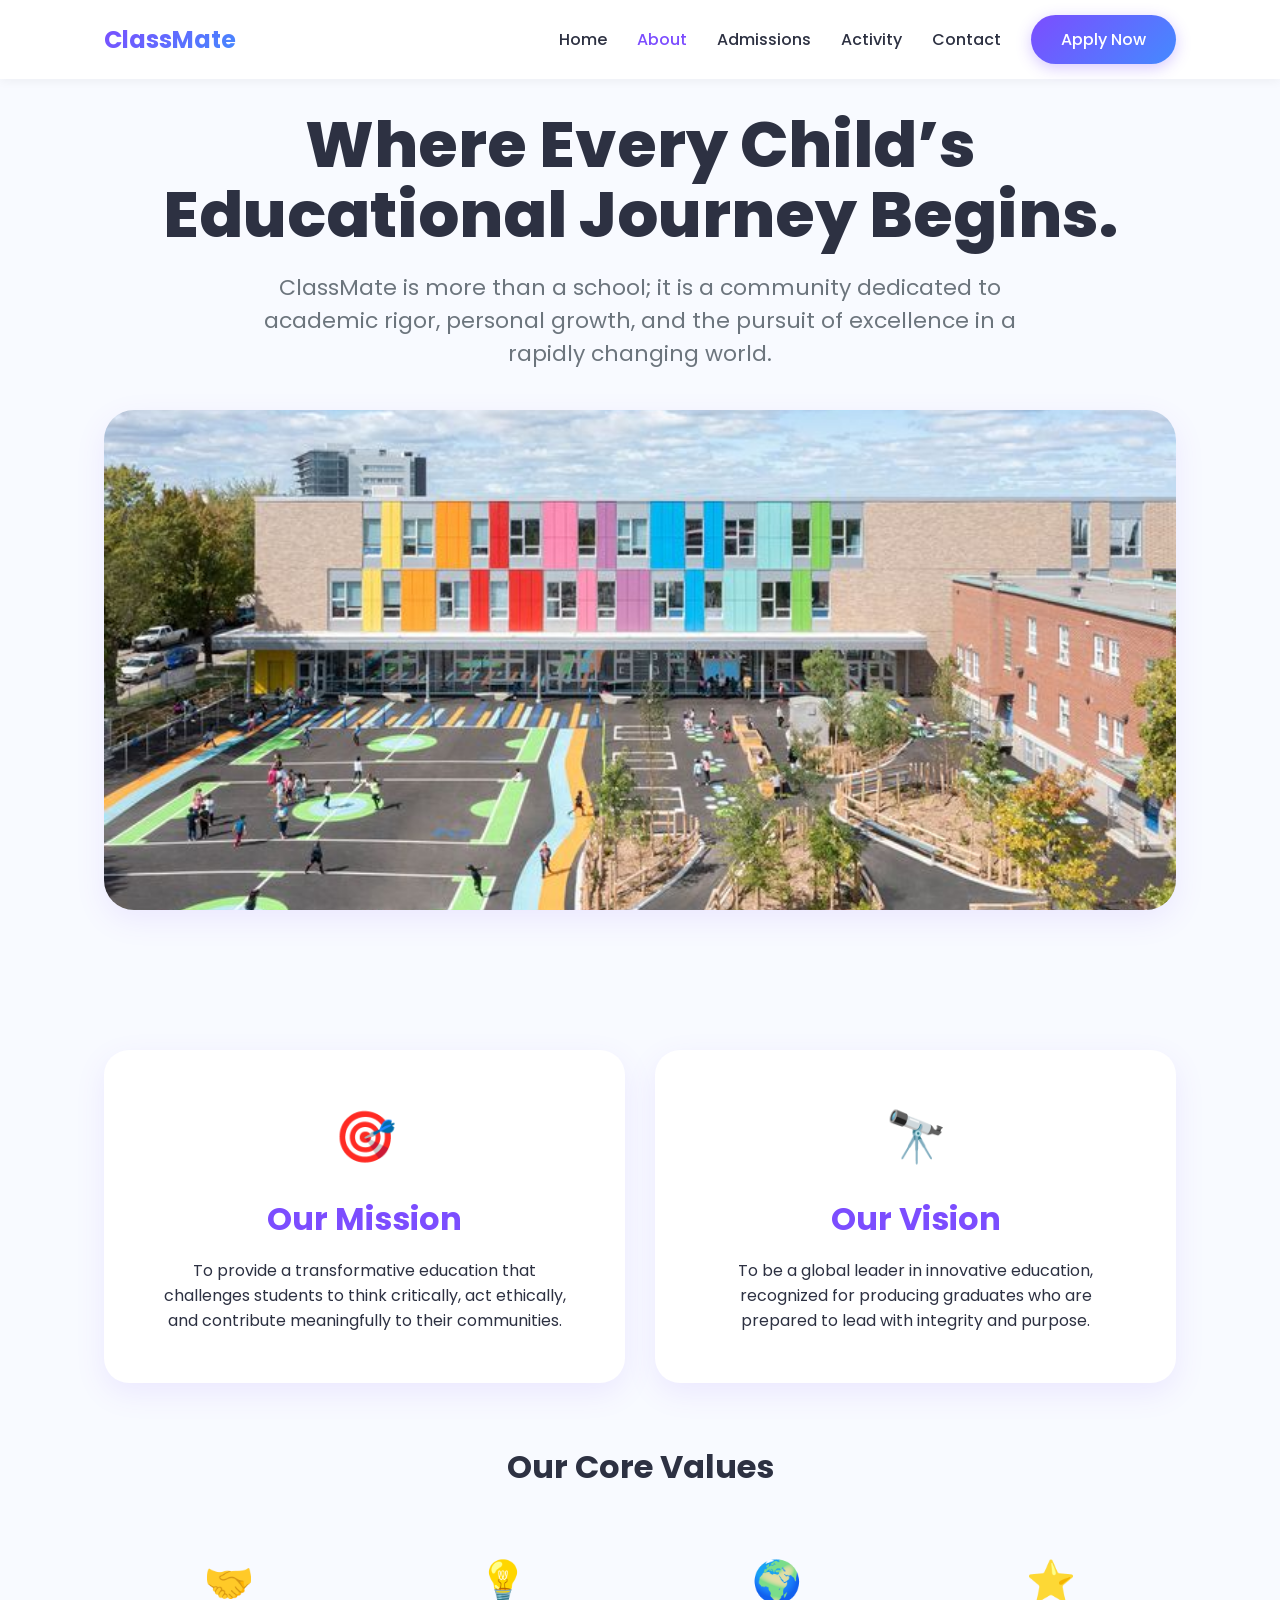
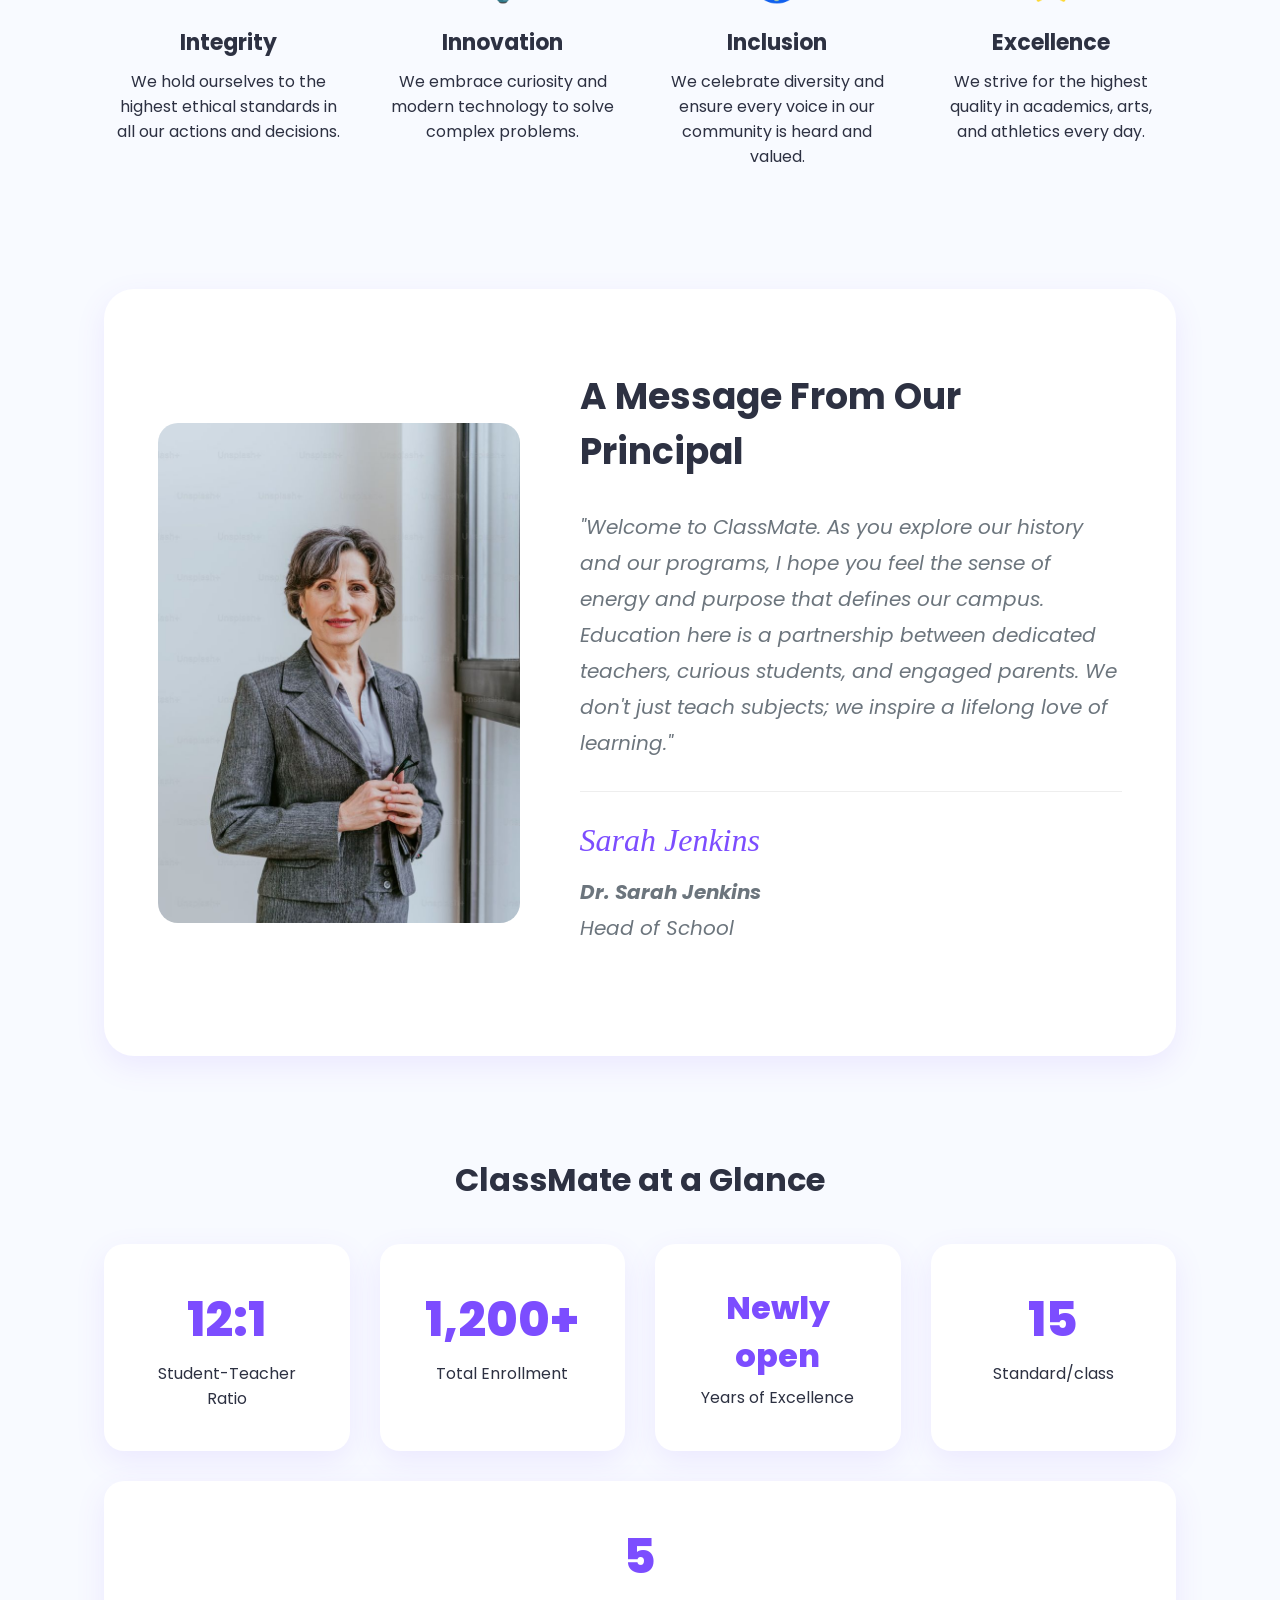
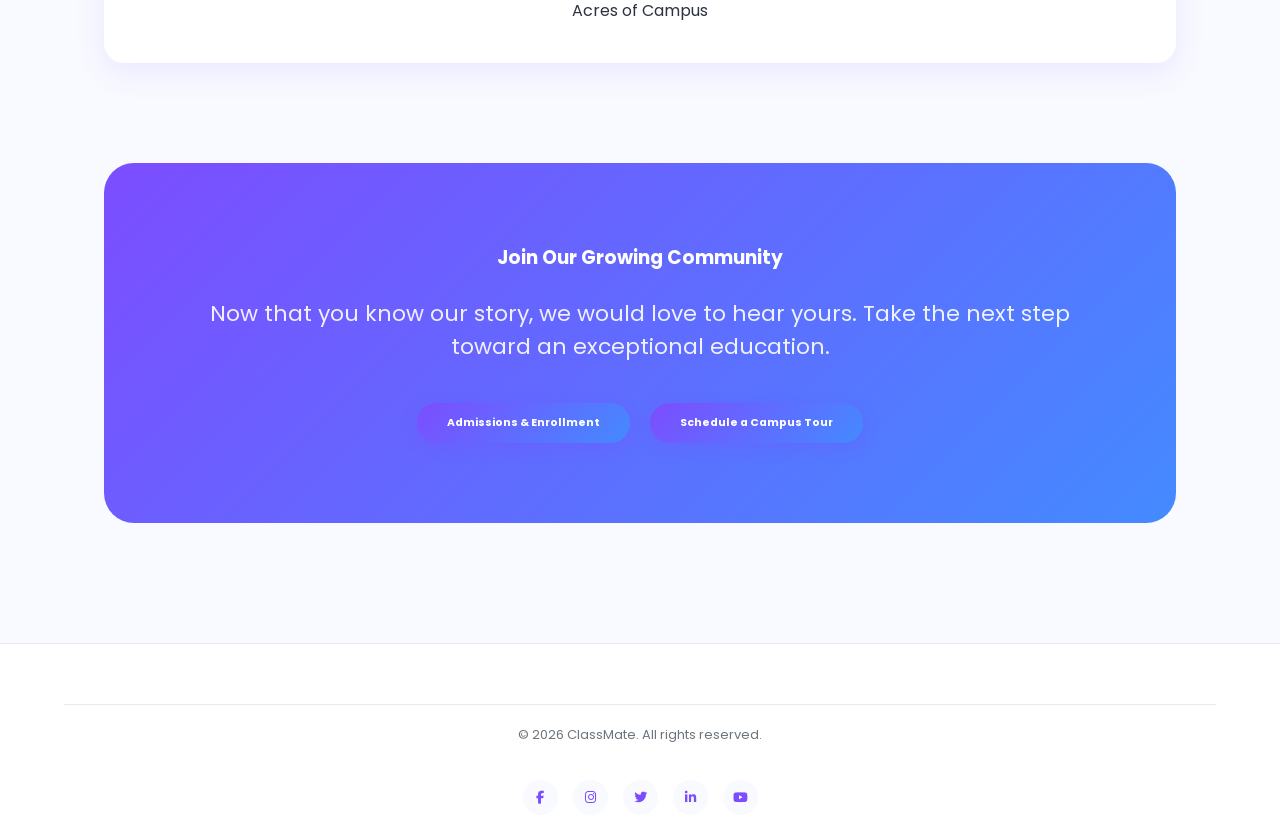
==== commit 69ec97aa: "Add files via upload" ====
--- a/about.html
+++ b/about.html
@@ -35,11 +35,11 @@
             <div class="about-hero-content">
                 <br>
                 <br>
-                <h1>Nurturing Curious Minds.</h1>
+                <h1>Where Every Child’s Educational Journey Begins.</h1>
                 <p>ClassMate is more than a school; it is a community dedicated to academic rigor, personal growth, and the pursuit of excellence in a rapidly changing world.</p>
             </div>
             <div class="about-hero-image">
-                <img src="https://unsplash.com/photos/a-large-building-with-a-large-dome-in-the-middle-of-a-field-KuEI9bI8oHA" alt="Our Beautiful Campus">
+                <img src="Images/campus.jpg" >
             </div>
         </section>
 
@@ -87,7 +87,7 @@
         <section class="principal-welcome">
             <div class="welcome-flex">
                 <div class="principal-image">
-                    <img src="https://images.unsplash.com/photo-1573496359142-b8d87734a5a2?ixlib=rb-4.0.3&auto=format&fit=crop&w=500&q=80" alt="Dr. Sarah Jenkins">
+                    <img src="Images/principle.jpg" alt="Dr. Sarah Jenkins">
                 </div>
                 <div class="welcome-letter">
                     <h2 class="left-align">A Message From Our Principal</h2>
@@ -114,38 +114,29 @@
                     <p>Total Enrollment</p>
                 </div>
                 <div class="stat-box">
-                    <h3 class="counter">31</h3>
+                    <h3 class="counter" style="font-size: 32px;">Newly open</h3>
                     <p>Years of Excellence</p>
                 </div>
                 <div class="stat-box">
-                    <h3 class="counter">28</h3>
-                    <p>AP/IB Courses</p>
+                    <h3 class="counter">15</h3>
+                    <p>Standard/class</p>
                 </div>
                 <div class="stat-box">
-                    <h3 class="counter">50</h3>
+                    <h3 class="counter">5</h3>
                     <p>Acres of Campus</p>
                 </div>
             </div>
         </section>
 
-        <section class="trust-section">
-            <h2 class="section-title">Recognitions & Affiliations</h2>
-            <div class="logo-grid">
-                <div class="trust-logo">IB World School</div>
-                <div class="trust-logo">Cambridge Int.</div>
-                <div class="trust-logo">Cognia Accredited</div>
-                <div class="trust-logo">State Board</div>
-                <div class="trust-logo">National Arts Award</div>
-            </div>
-        </section>
+       
 
         <section class="about-cta">
             <div class="cta-card">
-                <h2>Join Our Growing Community</h2>
+                <h3>Join Our Growing Community</h3><br>
                 <p>Now that you know our story, we would love to hear yours. Take the next step toward an exceptional education.</p>
                 <div class="cta-buttons">
-                    <a href="apply.html" class="btn btn-primary">Admissions & Enrollment</a>
-                    <a href="contact.html" class="btn btn-outline">Schedule a Campus Tour</a>
+                    <a href="apply.html" class="btn btn-primary"><h6>Admissions & Enrollment</h6></a>
+                    <a href="contact.html" class="btn btn-primary"><h6>Schedule a Campus Tour</h6></a>
                 </div>
             </div>
         </section>
--- a/style.css
+++ b/style.css
@@ -221,30 +221,43 @@
     object-fit: cover;
 }
 
-/* === 3. QUICK LINKS === */
-.quick-links-section { margin-bottom: 80px; }
+/* =========================================
+   SQUARE & CENTERED QUICK LINKS
+   ========================================= */
+
+/* 1. Center the entire group of cards */
 .quick-links-grid {
-    display: grid;
-    /* Adapts perfectly to screen width */
-    grid-template-columns: repeat(auto-fit, minmax(130px, 1fr));
-    gap: 15px;
-}
-.quick-link-card {
+    display: flex !important;
+    justify-content: center !important;
+    flex-wrap: wrap;
+    gap: 40px; /* Space between the cards */
+    width: 100%;
+    margin: 0 auto;
+}
+
+/* 2. Force the cards to be perfectly square */
+.quick-links-grid > div, 
+.quick-links-grid > a {
+    width: 384px !important; 
+    height: 140px !important; 
+    display: flex;
+    flex-direction: column;
+    justify-content: center; /* Centers icon and text vertically */
+    align-items: center;     /* Centers icon and text horizontally */
+    text-align: center;
+    box-sizing: border-box;
+    /* Keeps your existing white background, shadow, and rounded corners */
     background: var(--white);
-    padding: 20px 10px;
-    border-radius: 15px;
-    text-align: center;
+    border-radius: 20px;
     box-shadow: var(--shadow);
     transition: var(--transition);
-    display: flex; flex-direction: column; align-items: center; justify-content: center;
-    font-weight: 500; color: var(--text-dark);
-    font-size: 14px;
-}
-.quick-link-card .icon { font-size: 28px; margin-bottom: 10px; }
-.quick-link-card:hover {
-    transform: translateY(-5px);
-    box-shadow: var(--shadow-hover);
-    color: var(--primary);
+}
+
+/* 3. Add a nice hover float effect */
+.quick-links-grid > div:hover, 
+.quick-links-grid > a:hover {
+    transform: translateY(-10px);
+    box-shadow: 0 15px 30px rgba(0,0,0,0.1);
 }
 
 /* === 4. WELCOME & STATS === */
@@ -310,21 +323,87 @@
 .news-events-section { margin-bottom: 80px; }
 .news-events-container { display: grid; grid-template-columns: 1fr 1.5fr; gap: 40px; }
 
-.event-item {
-    display: flex; gap: 15px; align-items: center;
-    background: var(--white); padding: 15px;
-    border-radius: 15px; margin-bottom: 15px;
-    box-shadow: 0 4px 15px rgba(0,0,0,0.03);
-    border-left: 4px solid var(--primary);
-}
+/* =========================================
+   UPCOMING EVENTS CARD STYLES
+   ========================================= */
+.events-wrapper {
+    display: flex;
+    flex-direction: column;
+    gap: 15px;
+}
+
+.event-card {
+    display: flex;
+    align-items: center;
+    background: #f8f9fa; /* Light grey background */
+    border-radius: 15px;
+    padding: 15px;
+    border-left: 5px solid var(--primary); /* Blue/Purple stripe on the left */
+    transition: transform 0.2s ease, background 0.2s;
+}
+
+.event-card:hover {
+    transform: translateX(5px); /* Slight nudge to the right on hover */
+    background: #f0f4f8; /* Slightly darker grey on hover */
+}
+
+/* The Square Date Box */
 .event-date {
-    background: var(--bg-color); padding: 10px; border-radius: 10px;
-    text-align: center; min-width: 60px;
-}
-.event-date .month { display: block; font-size: 12px; color: var(--primary); font-weight: 700; }
-.event-date .day { display: block; font-size: 18px; color: var(--text-dark); font-weight: 700; }
-.event-details h4 { margin-bottom: 5px; color: var(--text-dark); font-size: 15px; }
-.event-details p { font-size: 13px; color: var(--text-light); }
+    background: var(--white);
+    min-width: 75px;
+    height: 75px;
+    display: flex;
+    flex-direction: column;
+    justify-content: center;
+    align-items: center;
+    border-radius: 12px;
+    box-shadow: 0 4px 10px rgba(0,0,0,0.05);
+    margin-right: 20px;
+}
+
+.event-date .month {
+    font-size: 14px;
+    font-weight: 600;
+    color: var(--primary);
+    text-transform: uppercase;
+    letter-spacing: 1px;
+}
+
+.event-date .day {
+    font-size: 26px;
+    font-weight: 700;
+    color: var(--text-dark);
+    line-height: 1.1;
+}
+
+/* The Text Details */
+.event-details h3 {
+    margin: 0 0 5px 0;
+    font-size: 18px;
+    color: var(--text-dark);
+}
+
+.event-details p {
+    margin: 0;
+    font-size: 14px;
+    color: var(--text-light);
+    line-height: 1.4;
+}
+
+/* Mobile Fixes for Event Cards */
+@media (max-width: 500px) {
+    .event-card {
+        padding: 12px;
+    }
+    .event-date {
+        min-width: 60px;
+        height: 60px;
+        margin-right: 15px;
+    }
+    .event-date .month { font-size: 12px; }
+    .event-date .day { font-size: 20px; }
+    .event-details h3 { font-size: 16px; }
+}
 
 .news-grid-small { display: grid; grid-template-columns: 1fr 1fr; gap: 20px; }
 .news-card {
@@ -389,6 +468,14 @@
 .social-icon:hover { background: var(--gradient); color: var(--white); transform: translateY(-3px); }
 
 .footer-bottom { text-align: center; padding-top: 20px; border-top: 1px solid #EAEAEA; color: var(--text-light); font-size: 13px; }
+/* Make Quick Links / Social Icons stack line-by-line */
+.footer-column .social-icons,
+.quick-links .social-icons {
+    display: flex;
+    flex-direction: column; /* This forces them onto separate lines */
+    align-items: flex-start; /* Aligns them neatly to the left */
+    gap: 15px; /* Adds a little breathing room between each line */
+}
 
 /* =========================================
    📱 REDESIGNED MOBILE VIEW (THE FIX)
@@ -460,6 +547,12 @@
     .programs-grid, .news-events-container, .news-grid-small, .testimonials-grid { 
         grid-template-columns: 1fr; 
         gap: 25px;
+    }
+    
+    /* Make Quick Links Wide & Flexible on Mobile */
+    .quick-links-grid > div, 
+    .quick-links-grid > a {
+        width: 100% !important;
     }
     
     .flip-card { height: 280px; }
@@ -533,7 +626,6 @@
 @media (max-width: 480px) {
     .hero-content h1 { font-size: 32px; }
     .stats-grid { grid-template-columns: 1fr; gap: 15px; }
-    .quick-links-grid { grid-template-columns: 1fr 1fr; }
     .social-gallery { grid-template-columns: 1fr; }
     .hero-buttons { flex-direction: column; width: 100%; }
     .hero-buttons .btn { width: 100%; }
@@ -625,7 +717,7 @@
     background: var(--white); border-radius: 30px; padding: 40px;
     box-shadow: var(--shadow); display: flex; flex-direction: column; gap: 25px;
 }
-.spotlight-img { width: 100%; height: 250px; object-fit: cover; border-radius: 20px; }
+.spotlight-img { width: 650px; height: 450px; object-fit: cover; border-radius: 20px; margin: 0 auto; }
 .spotlight-text .quote { font-size: 20px; font-style: italic; line-height: 1.6; margin-bottom: 20px; color: var(--text-dark); }
 .spotlight-text .author { font-weight: 700; font-size: 18px; color: var(--primary); }
 .spotlight-text .author span { font-weight: 400; font-size: 15px; color: var(--text-light); }
@@ -712,8 +804,7 @@
 
 /* Values */
 .values-grid { display: grid; grid-template-columns: repeat(4, 1fr); gap: 25px; }
-.value-item { background: var(--bg-color); padding: 30px; border-radius: 20px; text-align: center; transition: var(--transition); border: 2px solid transparent; }
-.value-item:hover { border-color: var(--primary); transform: translateY(-5px); }
+.value-item { text-align: center; padding: 20px 10px; }
 .value-icon { font-size: 40px; margin-bottom: 15px; }
 .value-item h3 { font-size: 22px; margin-bottom: 10px; color: var(--text-dark); }
 
@@ -798,7 +889,7 @@
 .department-contacts strong { color: var(--primary); }
 
 .qr-code-box { display: flex; align-items: center; gap: 20px; margin-top: 30px; padding-top: 30px; border-top: 2px dashed #EAEAEA; }
-.qr-code-box img { width: 100px; height: 100px; border-radius: 10px; border: 2px solid var(--primary); padding: 5px; }
+.qr-code-box img { width: 160px; height: 160px; border-radius: 10px; border: 2px solid var(--primary); padding: 5px; }
 .qr-code-box p { font-size: 16px; color: var(--text-light); }
 .qr-code-box strong { font-size: 18px; color: var(--text-dark); }
 
@@ -865,6 +956,17 @@
 .faq-content h2 { font-size: 42px; font-weight: 800; margin-bottom: 15px; }
 .faq-content p { font-size: 22px; max-width: 700px; margin: 0 auto 30px auto; opacity: 0.9; }
 
+/* FAQ Accordion Card */
+.faq-card { background: var(--white); border-radius: 20px; padding: 20px 30px; margin: 40px auto 0 auto; max-width: 800px; box-shadow: var(--shadow); text-align: left; }
+.faq-item { border-bottom: 1px solid #EAEAEA; }
+.faq-item:last-child { border-bottom: none; }
+.faq-question { width: 100%; background: none; border: none; padding: 20px 0; font-size: 18px; font-weight: 600; color: var(--text-dark); display: flex; justify-content: space-between; align-items: center; cursor: pointer; transition: var(--transition); font-family: 'Poppins', sans-serif; }
+.faq-question:hover { color: var(--primary); }
+.faq-icon { font-size: 28px; font-weight: 300; transition: transform 0.3s ease; color: var(--primary); }
+.faq-question.active .faq-icon { transform: rotate(45deg); }
+.faq-answer { max-height: 0; overflow: hidden; transition: max-height 0.3s ease-out; }
+.faq-answer p { color: var(--text-light); font-size: 16px; padding-bottom: 20px; margin: 0; line-height: 1.6; }
+
 /* =========================================
    APPLY / INQUIRY PAGE STYLES
    ========================================= */
@@ -886,7 +988,6 @@
     box-shadow: 0 10px 40px rgba(0,0,0,0.08);
     max-width: 1300px; /* Wide container for 3 columns */
     margin: 0 auto;
-    overflow: hidden;
     border: 1px solid #EAEAEA;
 }
 
@@ -894,6 +995,8 @@
 .inquiry-header {
     background-color: #4FB5FF; /* Matches the screenshot blue */
     padding: 20px 30px;
+    border-top-left-radius: 15px;
+    border-top-right-radius: 15px;
 }
 .inquiry-header h2 {
     color: var(--white);
@@ -1006,4 +1109,141 @@
     /* 5. Stack the Save & Reset Buttons */
     .form-actions { flex-direction: column; width: 100%; gap: 12px; margin-top: 15px; }
     .btn-save, .btn-reset { width: 100%; padding: 8px; font-size: 18px; }
-}+}
+/* =========================================
+   DYNAMIC INFO SECTION STYLES
+   ========================================= */
+.dynamic-info-section {
+    padding: 60px 5%;
+    background: var(--bg-color); /* Light background to separate it from the rest of the page */
+    margin-bottom: 80px;
+}
+.info-container {
+    max-width: 800px; /* Increased width for calendar and bus route */
+    margin: 0 auto;
+    background: var(--white);
+    padding: 40px 50px;
+    border-radius: 30px;
+    box-shadow: var(--shadow);
+    min-height: 450px; /* Prevents the page from jumping up and down when content swaps */
+}
+.info-panel {
+    display: none; /* Hides everything by default */
+    animation: fadeIn 0.4s ease-out;
+}
+.info-panel.active {
+    display: block; /* Shows only the active panel */
+}
+.section-title.center { text-align: center; margin-bottom: 30px; }
+
+/* Calendar Styles */
+.holiday-list { list-style: none; padding: 0; }
+.holiday-list li { display: flex; justify-content: space-between; padding: 18px 0; border-bottom: 1px solid #EAEAEA; font-size: 18px; color: var(--text-dark); }
+.holiday-list li:last-child { border-bottom: none; }
+.holiday-list li strong { color: var(--primary); font-weight: 600; }
+
+/* Bus Image Styles */
+.bus-img-box { width: 100%; border-radius: 20px; overflow: hidden; box-shadow: 0 5px 15px rgba(0,0,0,0.1); }
+.bus-img-box img { width: 100%; height: auto; display: block; border-radius: 20px; }
+
+@keyframes fadeIn {
+    from { opacity: 0; transform: translateY(10px); }
+    to { opacity: 1; transform: translateY(0); }
+}
+
+/* Mobile Fix for the container padding */
+@media (max-width: 768px) {
+    .info-container { padding: 30px 20px; }
+}
+/* =========================================
+   VERTICAL QUICK LINKS (Force Side-by-Side)
+   ========================================= */
+
+/* 1. This stacks the 5 links on top of each other */
+.social-links-vertical {
+    display: flex !important;
+    flex-direction: column !important;
+    align-items: flex-start !important; /* Stops them from centering on the page */
+    gap: 15px !important; 
+}
+
+/* 2. This forces the Icon and the Text to sit side-by-side */
+.vertical-link {
+    display: flex !important;
+    flex-direction: row !important; /* Forces text to the right side */
+    align-items: center !important; /* Centers text vertically with the circle */
+    justify-content: flex-start !important;
+    gap: 15px !important; /* Space between circle and text */
+    text-decoration: none !important;
+    color: var(--text-dark); 
+    font-size: 16px;
+    font-weight: 500;
+    transition: all 0.3s ease;
+}
+
+/* 3. Make sure the circle icon doesn't stretch */
+.vertical-link .social-icon {
+    display: flex !important;
+    flex-shrink: 0 !important; /* Prevents the circle from squishing */
+}
+
+/* 4. Keep hover effect */
+.vertical-link:hover {
+    color: var(--primary); 
+    transform: translateX(8px); 
+}
+.apply-container, .contact-container {
+    position: relative;
+    z-index: 10; /* Brings your form to the front so it can be scrolled easily */
+}
+
+/* =========================================
+   CUSTOM SELECT OPTIONS BOX
+   ========================================= */
+.custom-select-trigger {
+    /* Ensures text doesn't overflow */
+    white-space: nowrap;
+    overflow: hidden;
+    text-overflow: ellipsis;
+    user-select: none;
+}
+
+.custom-options-box {
+    display: none;
+    position: absolute;
+    top: 100%;
+    left: 0;
+    width: 100%;
+    background: var(--white);
+    border: 2px solid #EAEAEA;
+    border-top: none;
+    border-radius: 0 0 15px 15px;
+    margin-top: 0px; /* Removed gap to prevent dead-zone closing */
+    max-height: 200px; /* Forces scrolling if options are too long */
+    overflow-y: auto;
+    z-index: 1000;
+    box-shadow: var(--shadow-hover);
+}
+
+.custom-options-box.show { display: block; }
+
+/* Flattens the bottom corners of the trigger when the dropdown is open so they merge seamlessly */
+.custom-select-wrapper.open .custom-select-trigger {
+    border-bottom-left-radius: 0;
+    border-bottom-right-radius: 0;
+}
+
+.custom-option {
+    padding: 12px 20px; font-size: 16px; color: var(--text-dark);
+    cursor: pointer; transition: var(--transition);
+    border-bottom: 1px solid #f0f0f0;
+}
+
+.custom-option:last-child { border-bottom: none; }
+
+.custom-option:hover { background: #f0f8ff; color: var(--primary); padding-left: 25px; }
+
+/* Custom Scrollbar for Options Box */
+.custom-options-box::-webkit-scrollbar { width: 6px; }
+.custom-options-box::-webkit-scrollbar-thumb { background-color: var(--primary); border-radius: 10px; }
+.custom-options-box::-webkit-scrollbar-track { background-color: var(--bg-color); border-radius: 10px; }
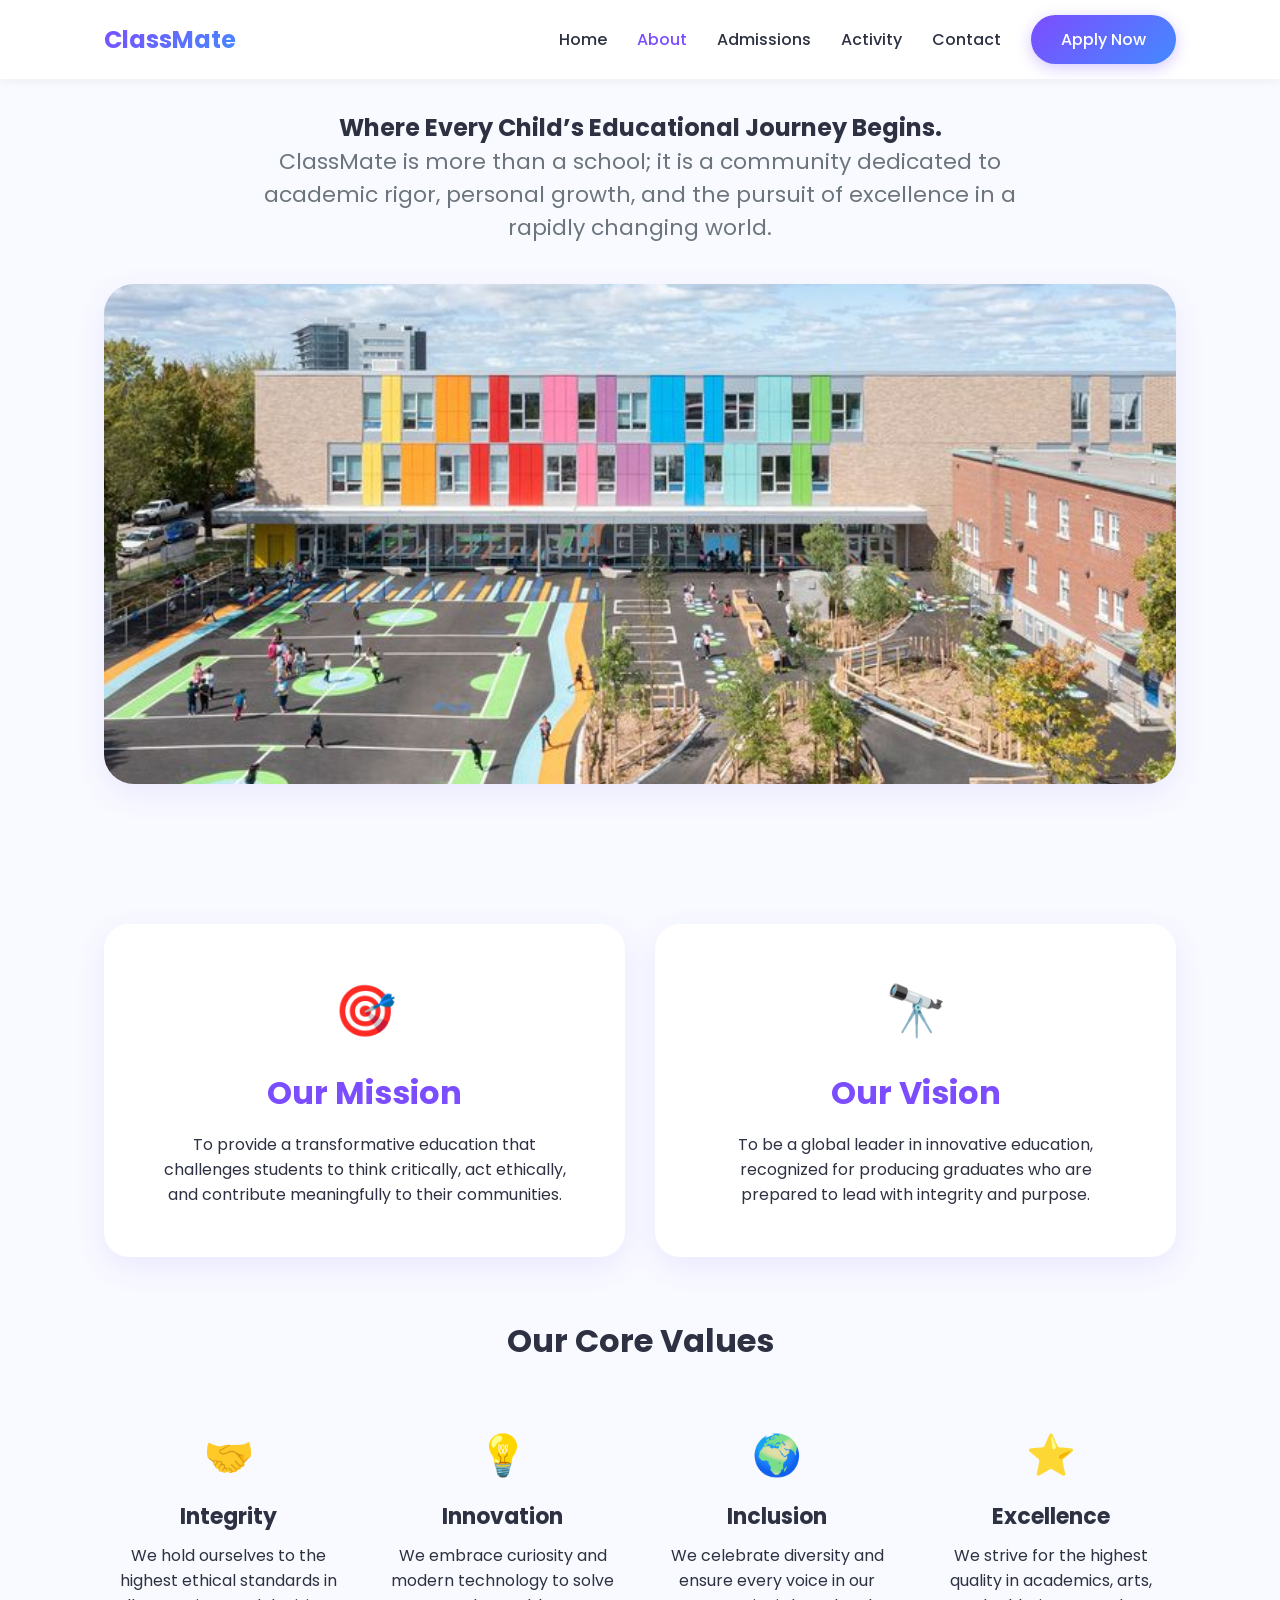
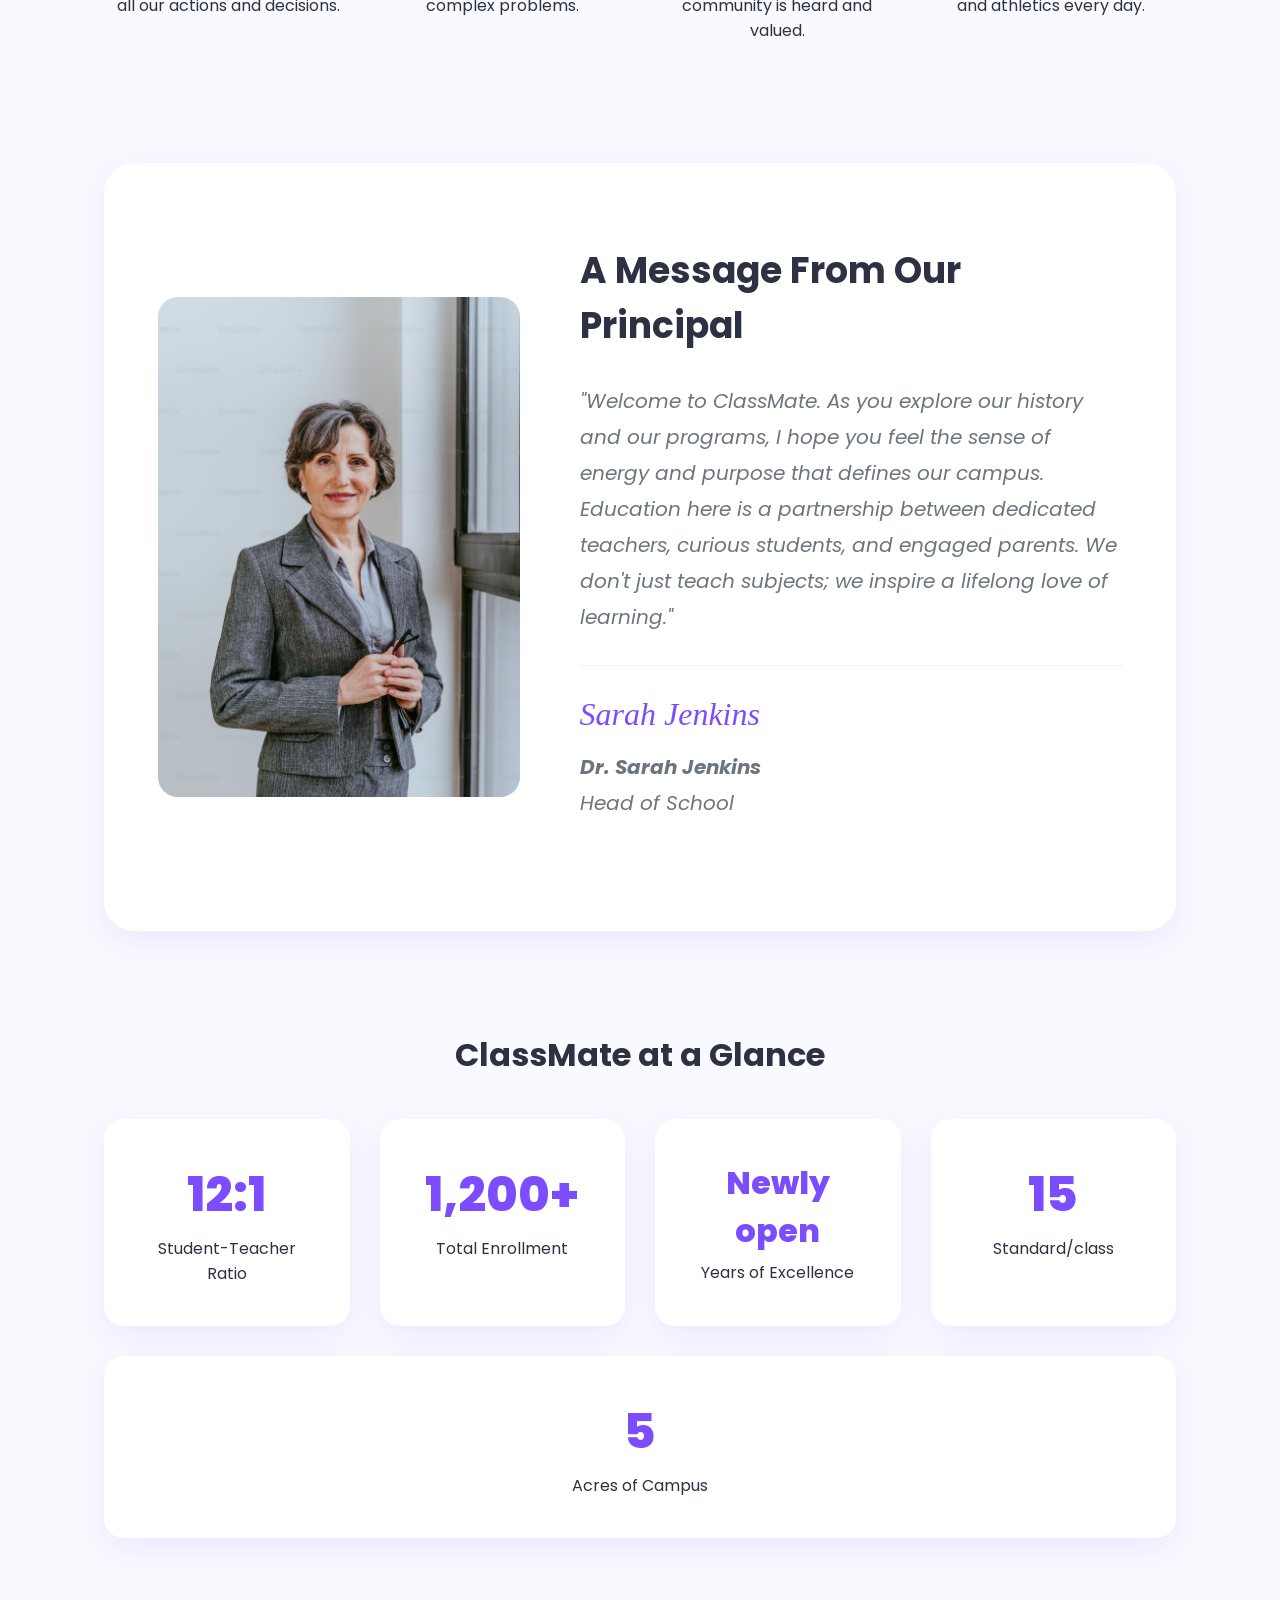
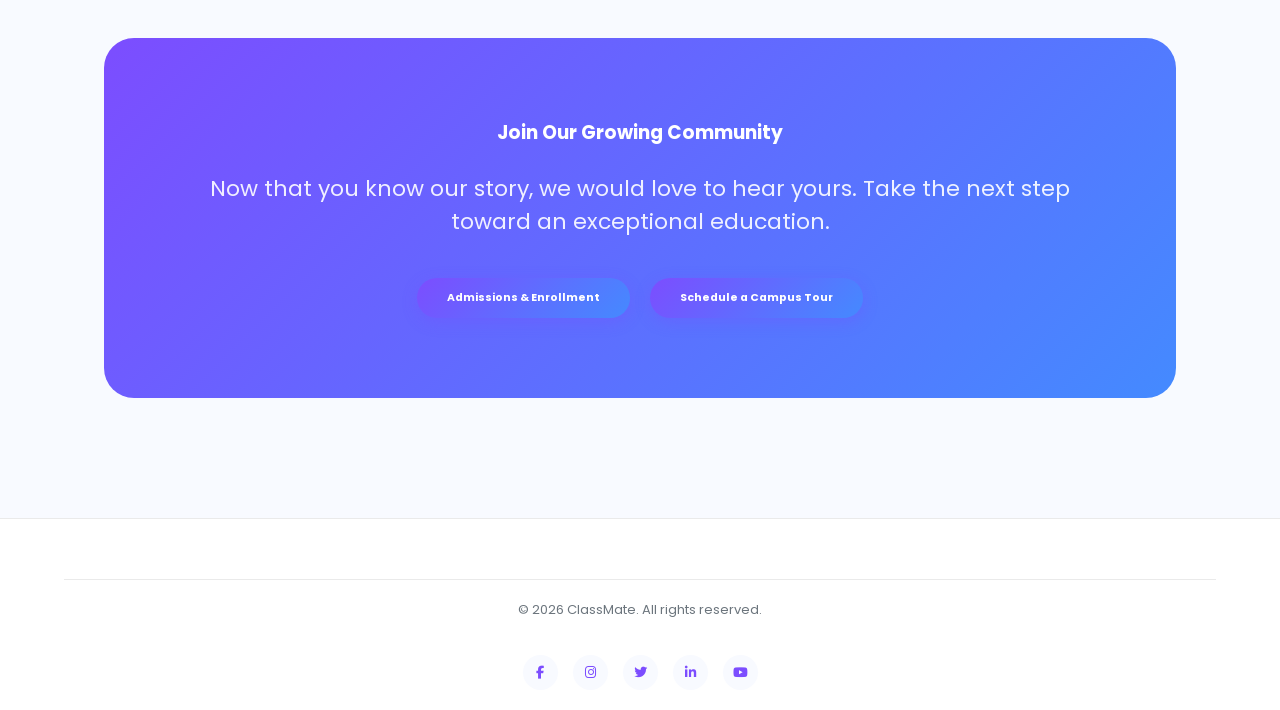
==== commit d4da6934: "Revise content and structure of about.html Updated the content and structure of the about.html page," ====
--- a/about.html
+++ b/about.html
@@ -35,7 +35,7 @@
             <div class="about-hero-content">
                 <br>
                 <br>
-                <h1>Where Every Child’s Educational Journey Begins.</h1>
+                <h2>Where Every Child’s Educational Journey Begins.</h2>
                 <p>ClassMate is more than a school; it is a community dedicated to academic rigor, personal growth, and the pursuit of excellence in a rapidly changing world.</p>
             </div>
             <div class="about-hero-image">
@@ -162,4 +162,4 @@
     </footer>
     <script src="script.js"></script>
 </body>
-</html>+</html>
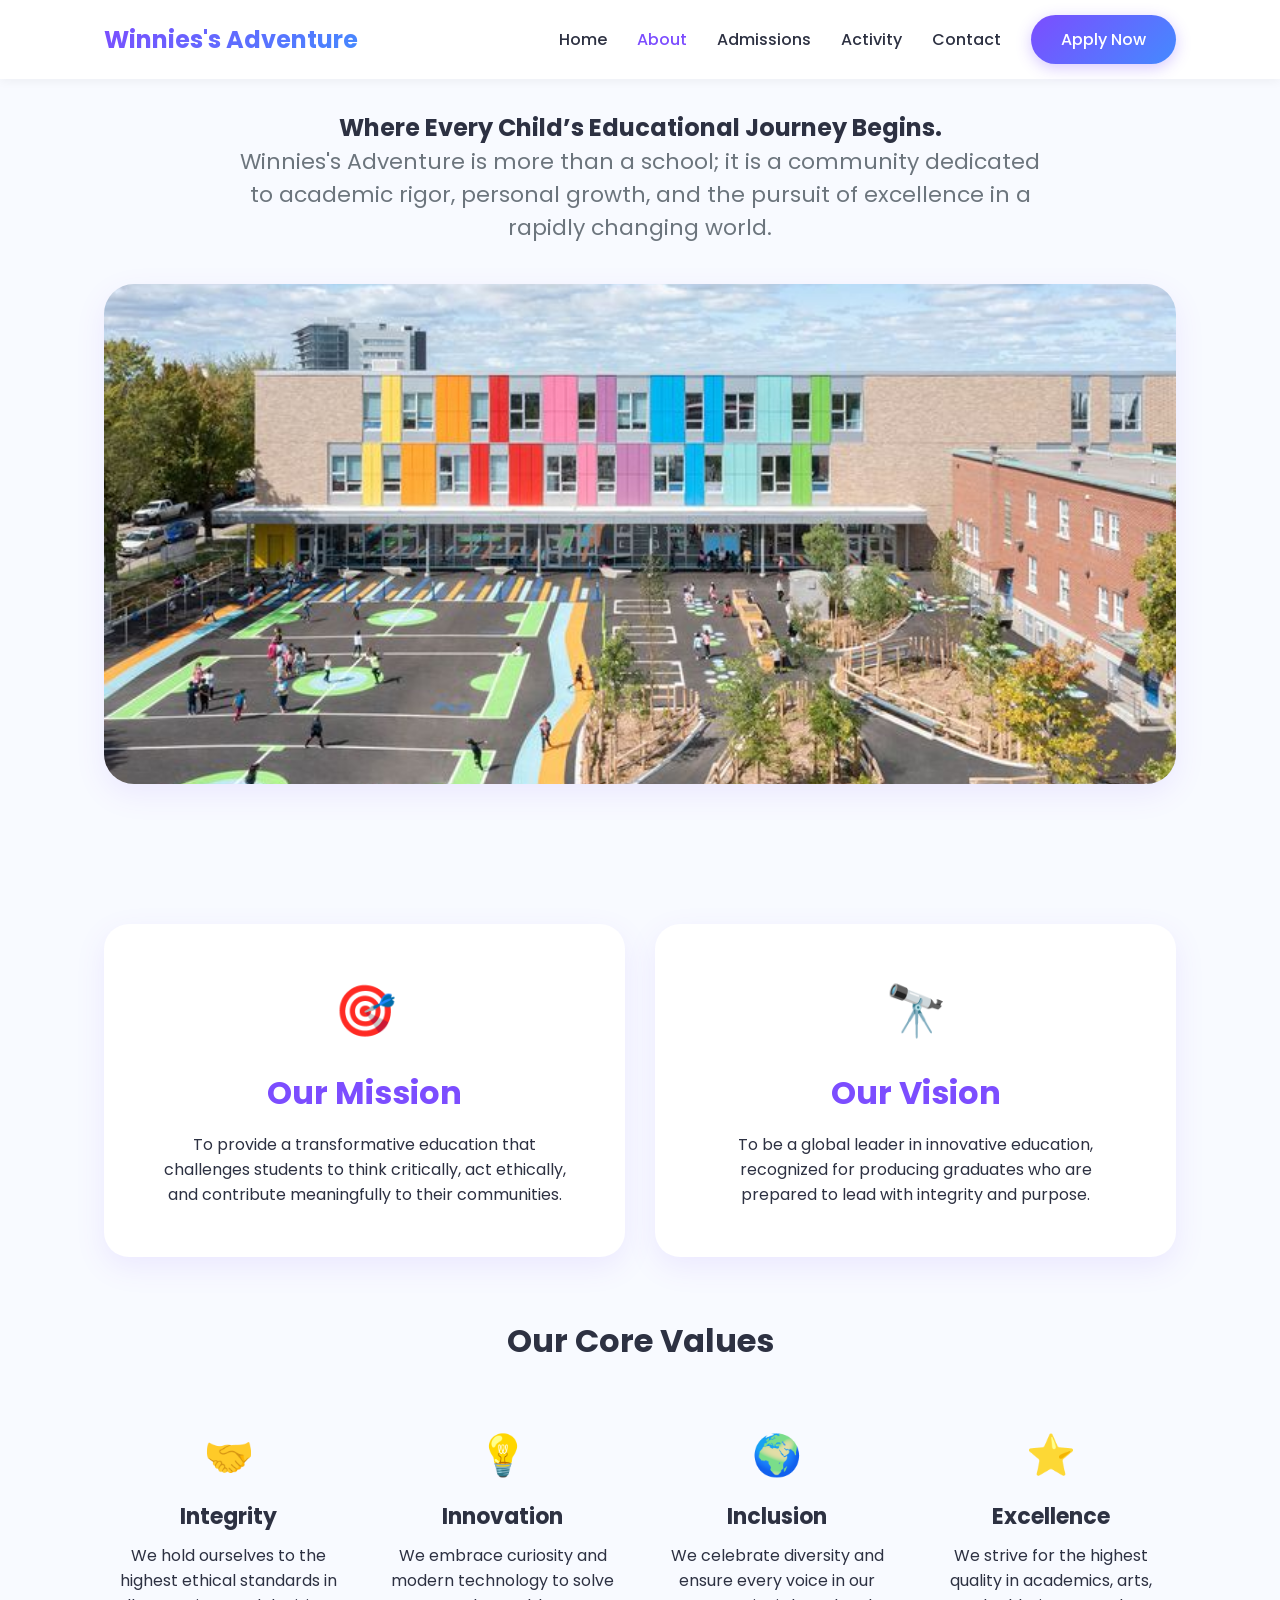
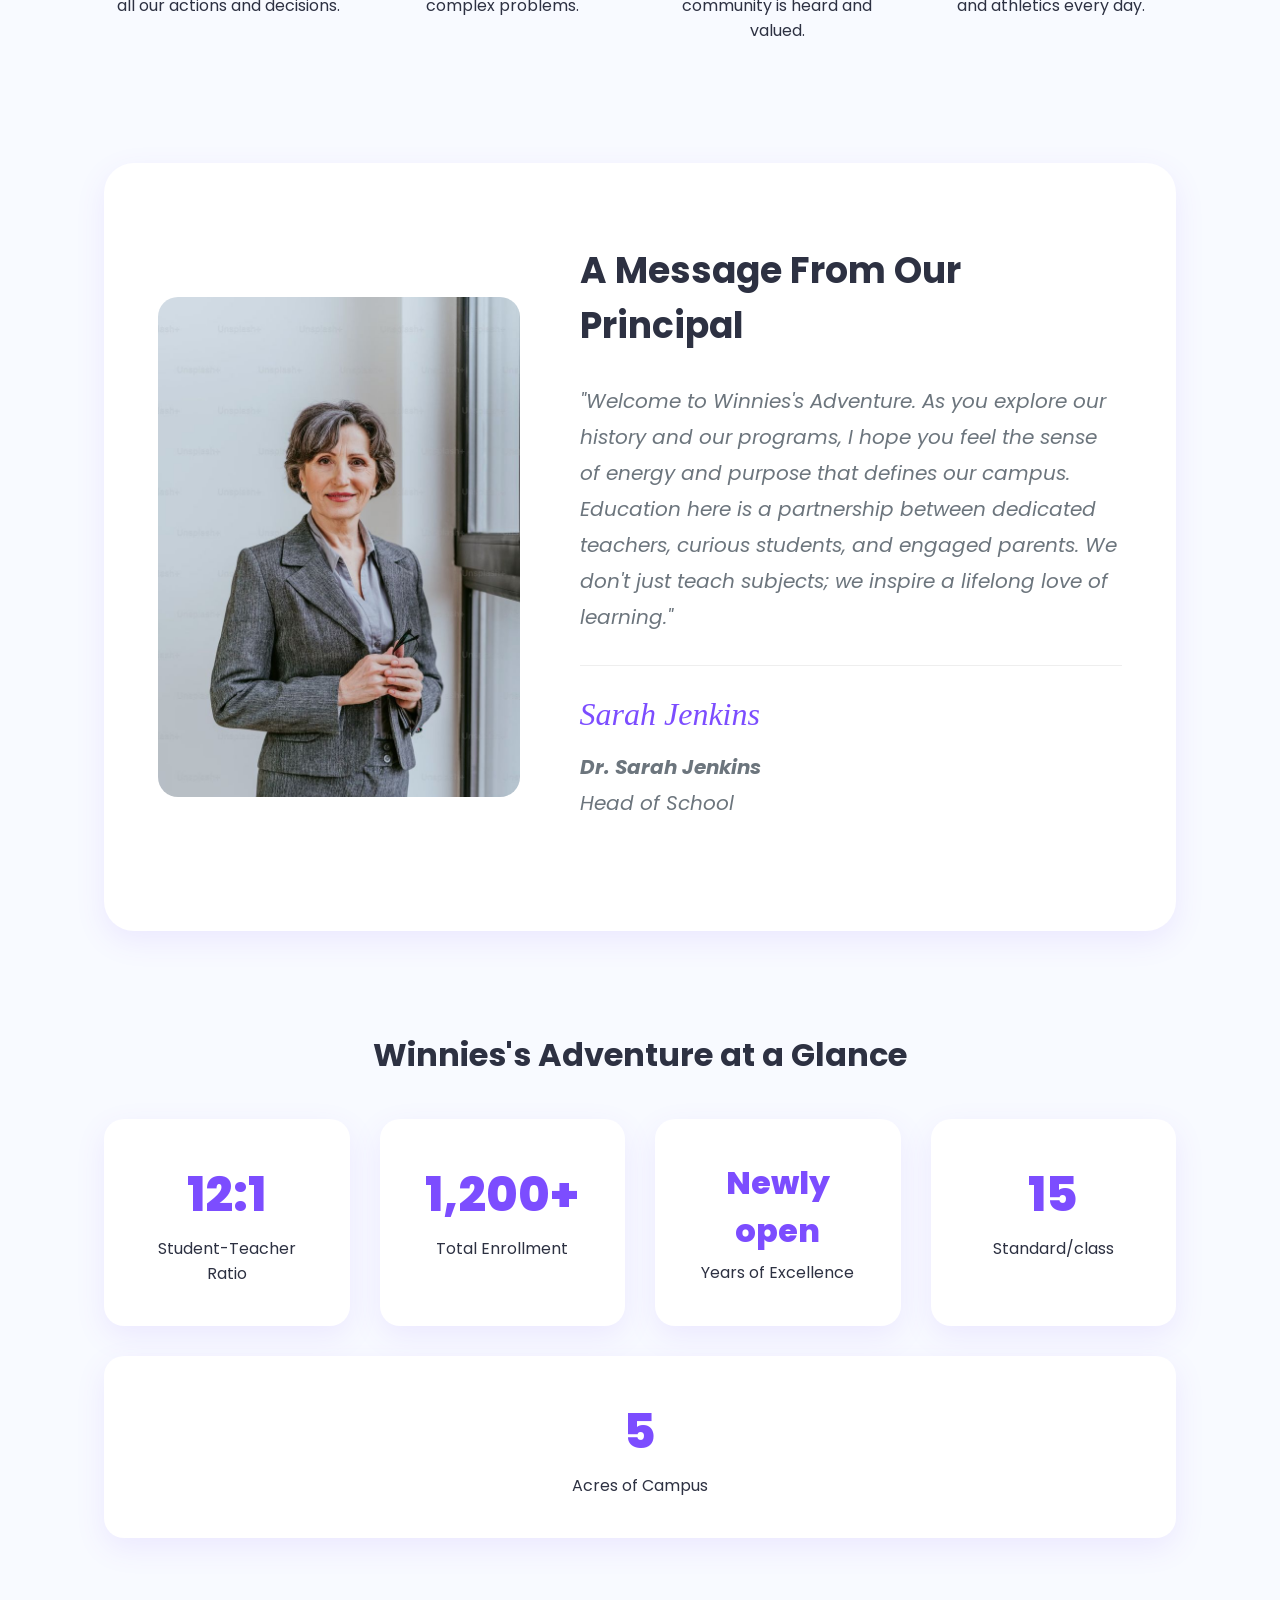
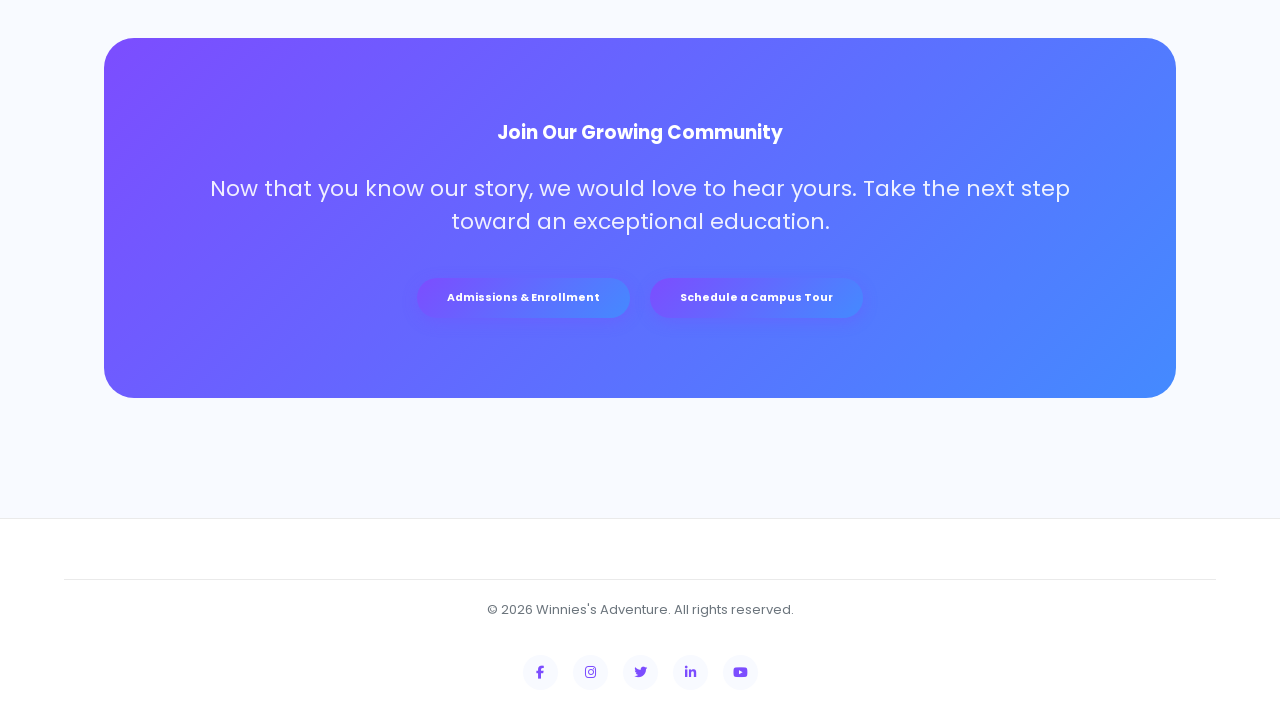
==== commit f74cf641: "Add files via upload" ====
--- a/about.html
+++ b/about.html
@@ -3,7 +3,7 @@
 <head>
     <meta charset="UTF-8">
     <meta name="viewport" content="width=device-width, initial-scale=1.0">
-    <title>ClassMate | About Our Legacy</title>
+    <title>Winnies's Adventure | About Our Legacy</title>
     <link href="https://fonts.googleapis.com/css2?family=Poppins:wght@300;400;500;600;700;800&display=swap" rel="stylesheet">
     <link rel="stylesheet" href="https://cdnjs.cloudflare.com/ajax/libs/font-awesome/6.4.0/css/all.min.css">
     <link rel="stylesheet" href="style.css">
@@ -12,7 +12,7 @@
 
     <header>
         <div class="main-nav">
-            <a href="index.html" class="logo">ClassMate</a>
+            <a href="index.html" class="logo">Winnies's Adventure</a>
             <nav>
                 <div class="hamburger" onclick="toggleMenu()">
                     <span></span><span></span><span></span>
@@ -36,7 +36,7 @@
                 <br>
                 <br>
                 <h2>Where Every Child’s Educational Journey Begins.</h2>
-                <p>ClassMate is more than a school; it is a community dedicated to academic rigor, personal growth, and the pursuit of excellence in a rapidly changing world.</p>
+                <p>Winnies's Adventure is more than a school; it is a community dedicated to academic rigor, personal growth, and the pursuit of excellence in a rapidly changing world.</p>
             </div>
             <div class="about-hero-image">
                 <img src="Images/campus.jpg" >
@@ -91,7 +91,7 @@
                 </div>
                 <div class="welcome-letter">
                     <h2 class="left-align">A Message From Our Principal</h2>
-                    <p>"Welcome to ClassMate. As you explore our history and our programs, I hope you feel the sense of energy and purpose that defines our campus. Education here is a partnership between dedicated teachers, curious students, and engaged parents. We don't just teach subjects; we inspire a lifelong love of learning."</p>
+                    <p>"Welcome to Winnies's Adventure. As you explore our history and our programs, I hope you feel the sense of energy and purpose that defines our campus. Education here is a partnership between dedicated teachers, curious students, and engaged parents. We don't just teach subjects; we inspire a lifelong love of learning."</p>
                     <div class="signature-box">
                         <p class="signature-text">Sarah Jenkins</p>
                         <p><strong>Dr. Sarah Jenkins</strong><br>Head of School</p>
@@ -103,7 +103,7 @@
        
 
         <section class="fast-facts">
-            <h2 class="section-title">ClassMate at a Glance</h2>
+            <h2 class="section-title">Winnies's Adventure at a Glance</h2>
             <div class="stats-grid-large">
                 <div class="stat-box">
                     <h3 class="counter">12:1</h3>
@@ -145,7 +145,7 @@
 
    <footer class="main-footer">
         <div class="footer-bottom" style="display: flex; flex-direction: column; align-items: center; gap: 15px;">
-            <p>© 2026 ClassMate. All rights reserved.</p>
+            <p>© 2026 Winnies's Adventure. All rights reserved.</p>
              <div class="social-icons mt-20">
                         <a href="https://facebook.com/your-school-page" target="_blank" rel="noopener noreferrer" class="social-icon" aria-label="Facebook"><i class="fab fa-facebook-f"></i></a>
                     
@@ -162,4 +162,4 @@
     </footer>
     <script src="script.js"></script>
 </body>
-</html>
+</html>
--- a/style.css
+++ b/style.css
@@ -124,6 +124,7 @@
     font-size: 24px;
     font-weight: 700;
     background: var(--gradient);
+    background-clip: text;
     -webkit-background-clip: text;
     -webkit-text-fill-color: transparent;
 }
@@ -180,7 +181,8 @@
     display: flex;
     align-items: center;
     justify-content: space-between;
-    min-height: 70vh;
+    min-height: auto;
+    padding-top: 90px;
     position: relative;
     margin-bottom: 40px;
     gap: 40px; /* Prevents text from hitting image */
@@ -191,6 +193,7 @@
     font-size: 48px; line-height: 1.2;
     margin-bottom: 20px;
     background: var(--gradient);
+    background-clip: text;
     -webkit-background-clip: text;
     -webkit-text-fill-color: transparent;
 }
@@ -284,7 +287,7 @@
 .stat-card h3 {
     font-size: 32px; margin-bottom: 5px;
     background: var(--gradient);
-    -webkit-background-clip: text; -webkit-text-fill-color: transparent;
+    background-clip: text; -webkit-background-clip: text; -webkit-text-fill-color: transparent;
 }
 .stat-card p { font-size: 13px; color: var(--text-dark); font-weight: 500; }
 
@@ -309,6 +312,7 @@
     border-radius: 20px; padding: 25px;
     display: flex; flex-direction: column; justify-content: center; align-items: center;
     box-shadow: var(--shadow);
+    overflow: hidden;
 }
 .flip-card-front { background: var(--white); color: var(--text-dark); }
 .flip-card-front h3 { font-size: 20px; margin-bottom: 10px; }
@@ -516,17 +520,36 @@
         background: var(--white); 
         flex-direction: column; 
         gap: 0;
-        box-shadow: 0 10px 20px rgba(0,0,0,0.1);
-        clip-path: polygon(0 0, 100% 0, 100% 0, 0 0);
-        transition: var(--transition); 
+        box-shadow: 0 15px 25px rgba(0,0,0,0.1);
+        opacity: 0;
+        transform: translateY(-20px) scaleY(0.95);
+        transform-origin: top;
+        visibility: hidden;
+        transition: all 0.4s cubic-bezier(0.175, 0.885, 0.32, 1.275);
         box-sizing: border-box;
-    }
-    nav ul.show { clip-path: polygon(0 0, 100% 0, 100% 100%, 0% 100%); }
-    nav ul li { width: 100%; text-align: center; }
-    nav ul li a { display: block; padding: 15px; border-bottom: 1px solid #eee; font-size: 18px; }
+        border-top: 1px solid #eee;
+    }
+    nav ul.show { 
+        opacity: 1;
+        transform: translateY(0) scaleY(1);
+        visibility: visible;
+    }
+    nav ul li { width: 100%; text-align: center; opacity: 0; transform: translateY(-10px); transition: all 0.3s ease; }
+    nav ul.show li { opacity: 1; transform: translateY(0); }
+    
+    /* Staggered animation delays for menu links */
+    nav ul.show li:nth-child(1) { transition-delay: 0.1s; }
+    nav ul.show li:nth-child(2) { transition-delay: 0.15s; }
+    nav ul.show li:nth-child(3) { transition-delay: 0.2s; }
+    nav ul.show li:nth-child(4) { transition-delay: 0.25s; }
+    nav ul.show li:nth-child(5) { transition-delay: 0.3s; }
+
+    nav ul li a { display: block; padding: 18px; border-bottom: 1px solid #f5f5f5; font-size: 18px; font-weight: 600; color: var(--text-dark); }
+    nav ul li a:active { background: rgba(124, 77, 255, 0.05); color: var(--primary); }
+    #nav-menu li:last-child { display: none !important; } /* Hide 'Apply Now' button on mobile */
 
     /* 4. Downscale the Hero Section */
-    .hero { gap: 30px; padding: 20px 0 50px 0; }
+    .hero { gap: 30px; padding: 20px 0 20px 0; }
     .hero-content h1 { font-size: 38px; margin-bottom: 15px; }
     .hero-content p { font-size: 16px; margin-bottom: 25px; margin-left: auto; margin-right: auto; }
     .hero-img-container { min-height: 300px; border-radius: 20px; }
@@ -569,11 +592,37 @@
     .footer-col p, .footer-links li { font-size: 16px; }
     .main-footer { padding: 50px 5% 20px 5%; }
 
-    .form-grid-2 { grid-template-columns: 1fr; }
+    /* Forces side-by-side layout to make form square instead of a vertical rectangle */
+    .form-grid-2 { grid-template-columns: 1fr 1fr !important; gap: 10px !important; }
     .contact-hero { padding: 60px 20px; border-radius: 20px; }
     .contact-hero-content h1 { font-size: 42px; }
-    .form-card { padding: 30px 20px; }
-    .faq-banner { padding: 40px 20px; }
+    .form-card { padding: 15px !important; border-radius: 20px !important; width: 100% !important; margin: 0 auto !important; }
+    .form-card h2 { font-size: 20px !important; margin-bottom: 5px !important; }
+    .form-card p { font-size: 11px !important; margin-bottom: 15px !important; }
+    
+    #contact-form { display: grid !important; grid-template-columns: 1fr 1fr !important; gap: 10px !important; }
+    #contact-form > div:nth-child(4) { grid-column: 1 / 2 !important; order: 1 !important; margin-bottom: 0 !important; } /* Name */
+    #contact-form > div:nth-child(6) { grid-column: 2 / 3 !important; order: 2 !important; margin-bottom: 0 !important; } /* Subject */
+    #contact-form > div:nth-child(5) { grid-column: 1 / 3 !important; order: 3 !important; margin-bottom: 0 !important; } /* Email & Phone */
+    #contact-form > div:nth-child(7) { grid-column: 1 / 3 !important; order: 4 !important; margin-bottom: 0 !important; } /* Message */
+    #contact-form > div:nth-child(8) { grid-column: 1 / 3 !important; order: 5 !important; margin-bottom: 5px !important; } /* Captcha */
+    #contact-form > button { grid-column: 1 / 3 !important; order: 6 !important; }
+
+    .form-group { margin-bottom: 10px !important; }
+    .form-group label { font-size: 11px !important; margin-bottom: 4px !important; white-space: nowrap; overflow: hidden; text-overflow: ellipsis; }
+    .form-input { padding: 6px 10px !important; font-size: 11px !important; border-radius: 10px !important; height: auto !important; }
+    .textarea { min-height: 50px !important; resize: none !important; }
+    .captcha-box { padding: 8px !important; border-radius: 10px !important; }
+    .captcha-box label { font-size: 11px !important; }
+    .btn-full { font-size: 13px !important; padding: 10px !important; border-radius: 50px !important; }
+    
+    .faq-banner { padding: 20px 15px !important; border-radius: 20px !important; margin-bottom: 40px !important; }
+    .faq-content h2 { font-size: 20px !important; margin-bottom: 5px !important; }
+    .faq-content p { font-size: 11px !important; margin-bottom: 15px !important; }
+    .faq-card { padding: 15px !important; border-radius: 15px !important; margin-top: 15px !important; }
+    .faq-question { font-size: 12px !important; padding: 10px 0 !important; }
+    .faq-icon { font-size: 16px !important; }
+    .faq-answer p { font-size: 11px !important; padding-bottom: 10px !important; }
 
     .grid-3 { grid-template-columns: 1fr; gap: 20px; }
     .inquiry-body { padding: 30px 20px; }
@@ -1247,3 +1296,88 @@
 .custom-options-box::-webkit-scrollbar { width: 6px; }
 .custom-options-box::-webkit-scrollbar-thumb { background-color: var(--primary); border-radius: 10px; }
 .custom-options-box::-webkit-scrollbar-track { background-color: var(--bg-color); border-radius: 10px; }
+
+/* =========================================
+   ACTIVITY PAGE TITLE FONT SIZE
+   ========================================= */
+.activity-title {
+    font-size: 45px !important; /* Change this number to adjust desktop size */
+    line-height: 1.2;
+}
+
+/* Make sure it scales down nicely on mobile phones */
+@media (max-width: 768px) {
+    .activity-title {
+        font-size: 32px !important; /* Change this number to adjust phone size */
+    }
+}
+
+/* =========================================
+   GLOBAL MOBILE "SQUARE & COMPACT" THEME (ALL PAGES)
+   ========================================= */
+@media (max-width: 768px) {
+    /* 1. Add nicely rounded corners universally */
+    .hero-img-container, .quick-links-grid > div, .quick-links-grid > a,
+    .welcome-container, .stat-card, .flip-card-front, .flip-card-back,
+    .event-card, .event-date, .news-card, .testimonial-card, .social-gallery img,
+    .info-container, .bus-img-box, .bus-img-box img, .about-hero-image, .mv-card,
+    .timeline-content, .stat-box, .cta-card, .principal-welcome, .principal-image,
+    .activity-hero-images img, .activity-card, .spotlight-card, .spotlight-img,
+    .event-item, .join-container, .modal-content, .contact-hero, .info-card,
+    .department-contacts, .map-grid, .map-embed iframe, .campus-map-download,
+    .inquiry-card, .inquiry-header, .custom-options-box,
+    .qr-code-box img, .holiday-notice, .modal-logistics,
+    .join-steps li {
+        border-radius: 15px !important;
+    }
+
+    /* Keep pill shapes for buttons & tags */
+    .btn, .filter-btn, .category-tag, .event-tag, .btn-save, .btn-reset {
+        border-radius: 50px !important;
+    }
+
+    /* 2. Compact Fonts for all major elements */
+    .section-title, .activity-title, .about-hero-content h1, 
+    .contact-hero-content h1, .apply-hero-content h1, .hero-content h1, .join-text h2 {
+        font-size: 26px !important; margin-bottom: 15px !important;
+    }
+    .welcome-text-box h2, .mv-card h2, .cta-card h2, .info-card h2, .directions-card h3 { 
+        font-size: 20px !important; margin-bottom: 5px !important; 
+    }
+    .flip-card-front h3, .news-card-content h4, .activity-card-content h3, .info-block h4, .value-item h3 { 
+        font-size: 16px !important; margin-bottom: 5px !important; 
+    }
+    p, .quote, .author, .faq-answer p, .department-contacts li, .hours-list li, .holiday-notice, .timeline-content p {
+        font-size: 11px !important; margin-bottom: 10px !important; line-height: 1.4 !important;
+    }
+    .btn { font-size: 13px !important; padding: 10px 15px !important; }
+    
+    /* 3. Compact Spacing & Layout */
+    .page-content { padding: 15px 5% !important; }
+    .hero, .about-hero, .activity-hero, .contact-hero, .apply-hero { 
+        padding: 30px 15px !important; gap: 20px !important; margin-bottom: 30px !important;
+    }
+    .hero { padding-bottom: 20px !important; margin-bottom: 30px !important; }
+    .welcome-container, .info-card, .map-grid, .cta-card, .mv-card, .stat-box, 
+    .spotlight-card, .event-item, .join-container, .testimonial-card, .info-container, .principal-welcome {
+        padding: 15px !important; margin-bottom: 20px !important; gap: 10px !important; width: 100% !important; box-sizing: border-box !important;
+    }
+    .news-card-content, .activity-card-content, .flip-card-front, .flip-card-back, .department-contacts, .campus-map-download {
+        padding: 15px !important;
+    }
+    .flip-card { height: 200px !important; }
+    .stat-card h3, .stat-box h3 { font-size: 26px !important; }
+    .hero-img-container, .about-hero-image, .principal-image { min-height: 200px !important; height: auto !important; }
+    
+    /* 4. Apply Form Compact Setup (Admissions Page) */
+    .inquiry-card { margin-top: 0 !important; }
+    .inquiry-header { padding: 10px !important; border-bottom-left-radius: 0 !important; border-bottom-right-radius: 0 !important; }
+    .inquiry-header h2 { font-size: 16px !important; margin-bottom: 0 !important; }
+    .inquiry-body { padding: 15px !important; }
+    .inquiry-body .form-input { padding: 8px 10px !important; font-size: 11px !important; border-radius: 8px !important; }
+    .inquiry-body .grid-3 { display: grid !important; grid-template-columns: 1fr 1fr !important; gap: 10px !important; flex-direction: unset !important; }
+    .inquiry-body .grid-3 .form-group:nth-child(3) { grid-column: 1 / 3 !important; }
+    .form-row { margin-bottom: 10px !important; }
+    .form-actions { margin-top: 10px !important; gap: 10px !important; flex-direction: row !important; }
+    .btn-save, .btn-reset { width: 50% !important; padding: 10px !important; font-size: 13px !important; }
+}
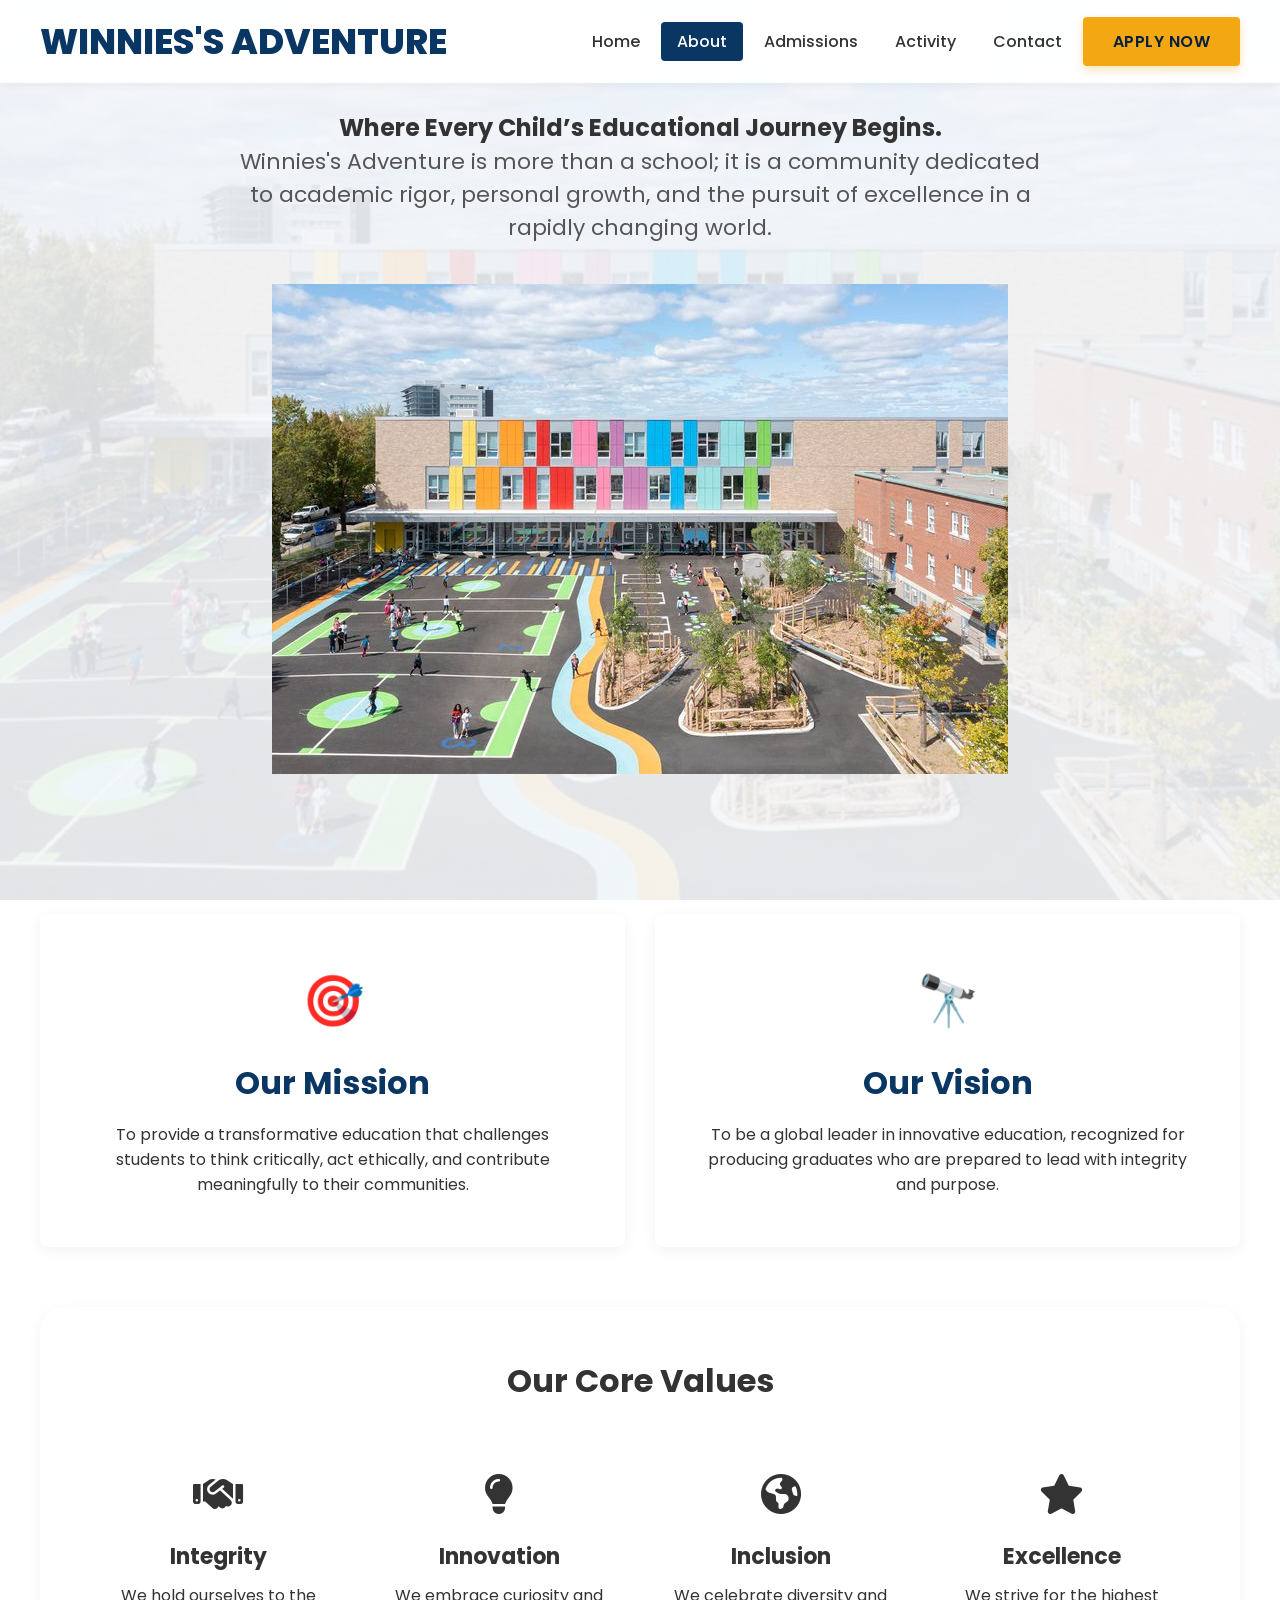
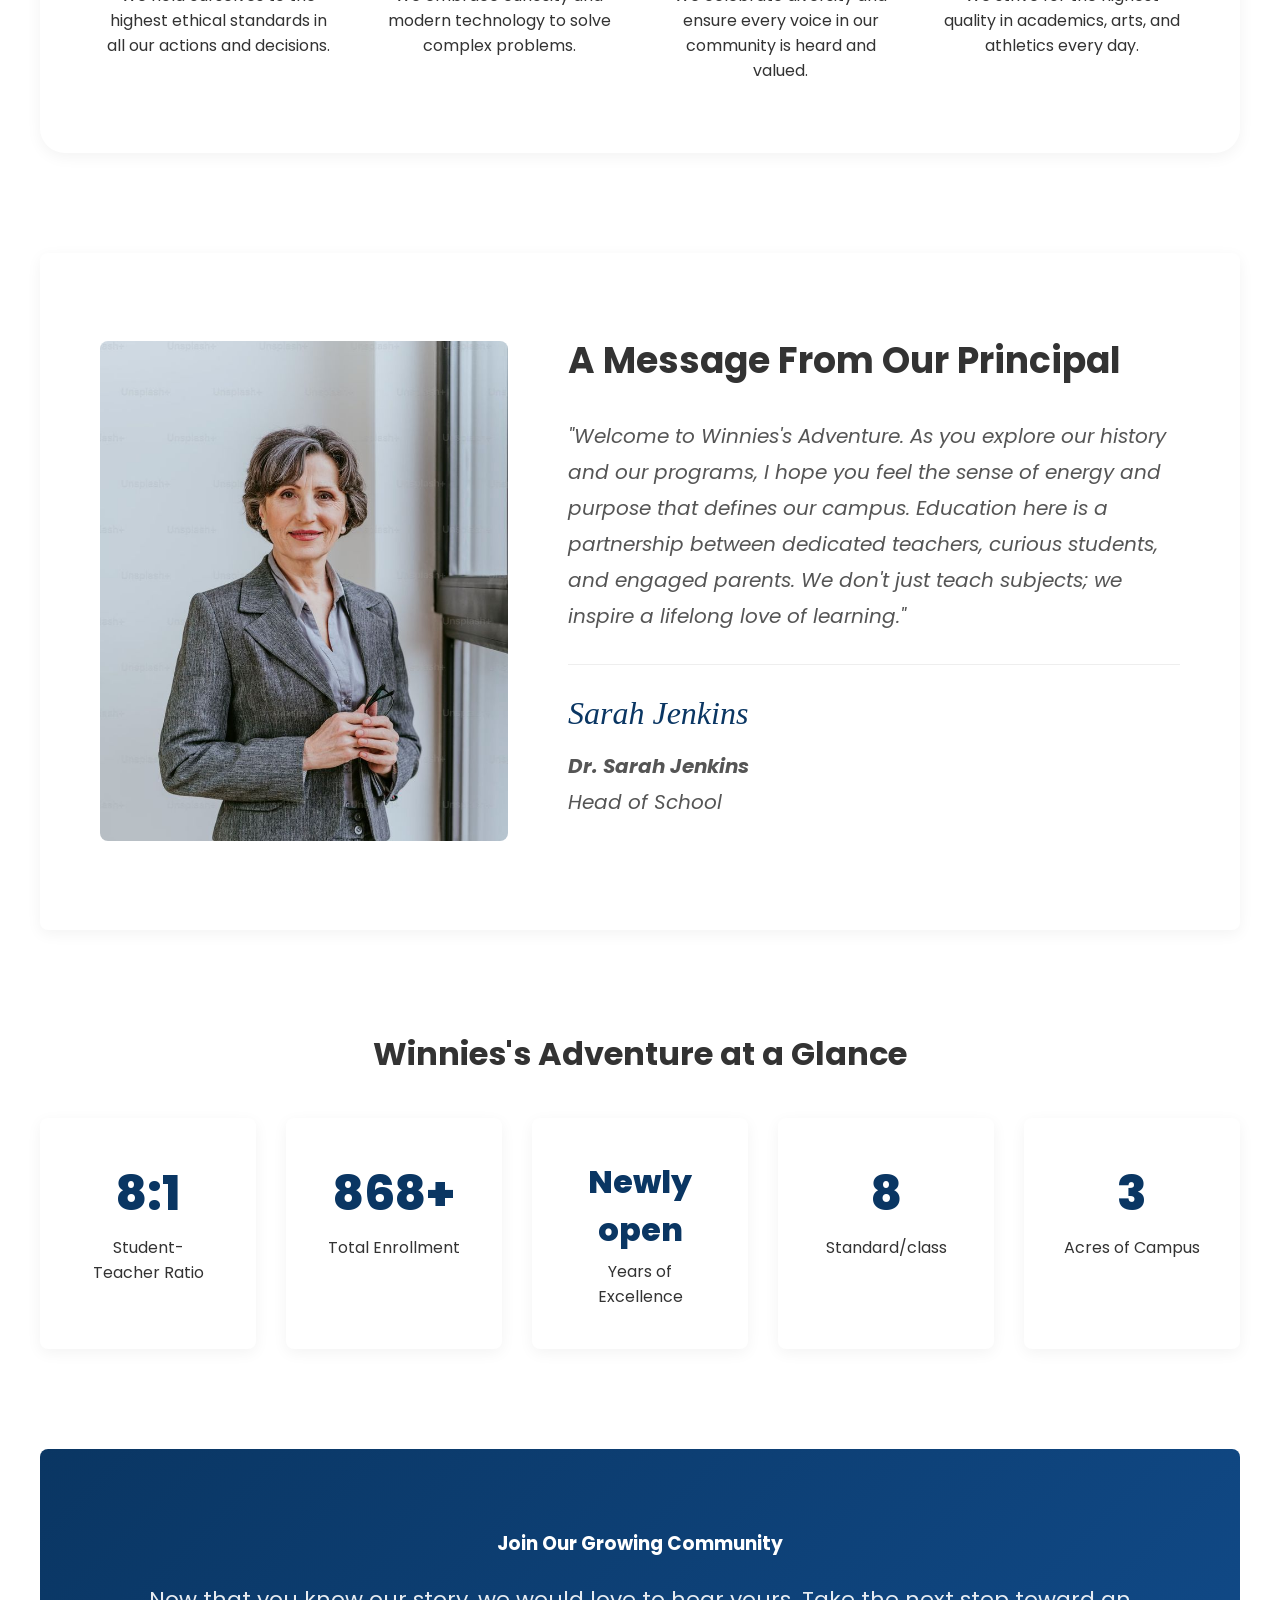
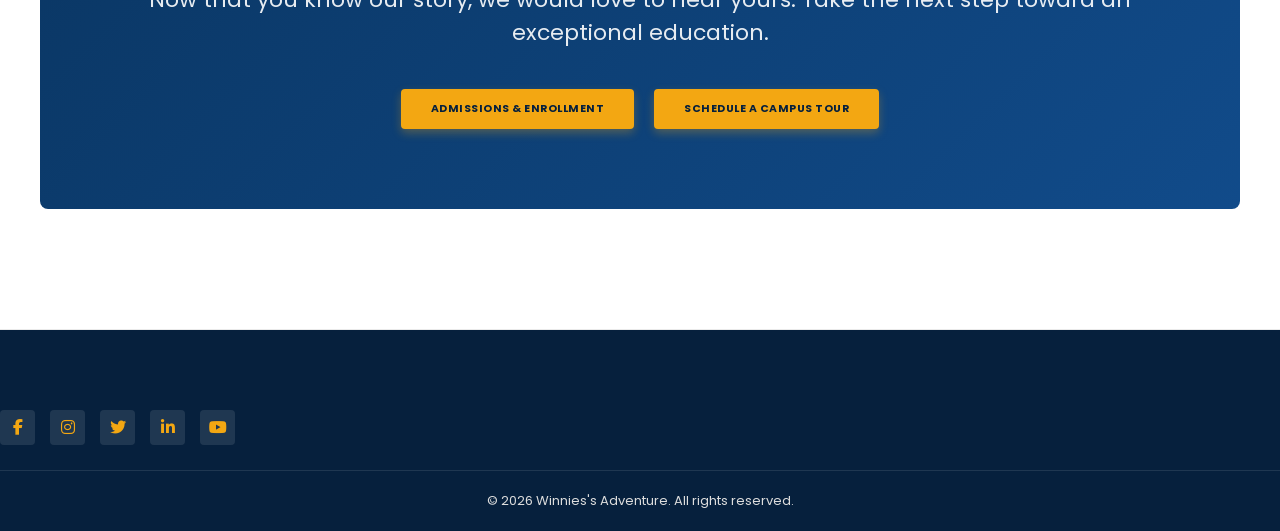
==== commit 68a5c109: "Add files via upload" ====
--- a/about.html
+++ b/about.html
@@ -32,51 +32,51 @@
     <main class="page-content">
         
         <section class="about-hero">
-            <div class="about-hero-content">
+            <div class="about-hero-content scroll-anim anim-fade-up">
                 <br>
                 <br>
                 <h2>Where Every Child’s Educational Journey Begins.</h2>
                 <p>Winnies's Adventure is more than a school; it is a community dedicated to academic rigor, personal growth, and the pursuit of excellence in a rapidly changing world.</p>
             </div>
-            <div class="about-hero-image">
+           
                 <img src="Images/campus.jpg" >
             </div>
         </section>
 
         <section class="mvv-section">
             <div class="mission-vision-grid">
-                <div class="mv-card">
+                <div class="mv-card scroll-anim anim-fade-right">
                     <span class="icon">🎯</span>
                     <h2>Our Mission</h2>
                     <p>To provide a transformative education that challenges students to think critically, act ethically, and contribute meaningfully to their communities.</p>
                 </div>
-                <div class="mv-card">
+                <div class="mv-card scroll-anim anim-fade-left delay-200">
                     <span class="icon">🔭</span>
                     <h2>Our Vision</h2>
                     <p>To be a global leader in innovative education, recognized for producing graduates who are prepared to lead with integrity and purpose.</p>
                 </div>
             </div>
 
-            <div class="values-container">
+            <div class="values-container scroll-anim anim-fade-up">
                 <h2 class="section-title">Our Core Values</h2>
                 <div class="values-grid">
                     <div class="value-item">
-                        <div class="value-icon">🤝</div>
+                        <div class="value-icon"><i class="fa-solid fa-handshake"></i></div>
                         <h3>Integrity</h3>
                         <p>We hold ourselves to the highest ethical standards in all our actions and decisions.</p>
                     </div>
                     <div class="value-item">
-                        <div class="value-icon">💡</div>
+                        <div class="value-icon"><i class="fa-solid fa-lightbulb"></i></div>
                         <h3>Innovation</h3>
                         <p>We embrace curiosity and modern technology to solve complex problems.</p>
                     </div>
                     <div class="value-item">
-                        <div class="value-icon">🌍</div>
+                        <div class="value-icon"><i class="fa-solid fa-earth"></i></div>
                         <h3>Inclusion</h3>
                         <p>We celebrate diversity and ensure every voice in our community is heard and valued.</p>
                     </div>
                     <div class="value-item">
-                        <div class="value-icon">⭐</div>
+                        <div class="value-icon"><i class="fa-solid fa-star"></i></div>
                         <h3>Excellence</h3>
                         <p>We strive for the highest quality in academics, arts, and athletics every day.</p>
                     </div>
@@ -84,7 +84,7 @@
             </div>
         </section>
 
-        <section class="principal-welcome">
+        <section class="principal-welcome scroll-anim anim-fade-up">
             <div class="welcome-flex">
                 <div class="principal-image">
                     <img src="Images/principle.jpg" alt="Dr. Sarah Jenkins">
@@ -102,7 +102,7 @@
 
        
 
-        <section class="fast-facts">
+        <section class="fast-facts scroll-anim anim-fade-up">
             <h2 class="section-title">Winnies's Adventure at a Glance</h2>
             <div class="stats-grid-large">
                 <div class="stat-box">
@@ -118,7 +118,7 @@
                     <p>Years of Excellence</p>
                 </div>
                 <div class="stat-box">
-                    <h3 class="counter">15</h3>
+                    <h3 class="counter">12</h3>
                     <p>Standard/class</p>
                 </div>
                 <div class="stat-box">
@@ -130,8 +130,8 @@
 
        
 
-        <section class="about-cta">
-            <div class="cta-card">
+        <section class="about-cta scroll-anim anim-zoom">
+            <div class="cta-card scroll-anim anim-fade-up delay-100">
                 <h3>Join Our Growing Community</h3><br>
                 <p>Now that you know our story, we would love to hear yours. Take the next step toward an exceptional education.</p>
                 <div class="cta-buttons">
@@ -142,11 +142,9 @@
         </section>
 
     </main>
-
+        
    <footer class="main-footer">
-        <div class="footer-bottom" style="display: flex; flex-direction: column; align-items: center; gap: 15px;">
-            <p>© 2026 Winnies's Adventure. All rights reserved.</p>
-             <div class="social-icons mt-20">
+     <div class="social-icons mt-20">
                         <a href="https://facebook.com/your-school-page" target="_blank" rel="noopener noreferrer" class="social-icon" aria-label="Facebook"><i class="fab fa-facebook-f"></i></a>
                     
                         <a href="https://instagram.com/your-school-profile" target="_blank" rel="noopener noreferrer" class="social-icon" aria-label="Instagram"><i class="fab fa-instagram"></i></a>
@@ -156,8 +154,12 @@
                         <a href="https://linkedin.com/company/your-school-page" target="_blank" rel="noopener noreferrer" class="social-icon" aria-label="LinkedIn"><i class="fab fa-linkedin-in"></i></a>
                     
                         <a href="https://youtube.com/c/your-school-channel" target="_blank" rel="noopener noreferrer" class="social-icon" aria-label="YouTube"><i class="fab fa-youtube"></i></a>
-                    </div>
-                
+            </div>
+            <br>
+
+
+        <div class="footer-bottom" style="display: flex; flex-direction: column; align-items: center; gap: 15px;">   
+            <p>© 2026 Winnies's Adventure. All rights reserved.</p>
         </div>
     </footer>
     <script src="script.js"></script>
--- a/style.css
+++ b/style.css
@@ -1,19 +1,42 @@
 /* === CSS VARIABLES === */
 :root {
-    --primary: #7C4DFF;
-    --secondary: #448AFF;
-    --primary-dark: #5e35b1;
-    --gradient: linear-gradient(135deg, var(--primary), var(--secondary));
-    --bg-color: #F8FAFF;
-    --text-dark: #2D3142;
-    --text-light: #6C757D;
+    --primary: #0A3663; /* Traditional Navy Blue */
+    --secondary: #F3A712; /* Golden Yellow */
+    --primary-dark: #06203D;
+    --gradient: linear-gradient(135deg, #0A3663, #114B8A);
+    --bg-color: #F5F7FA;
+    --text-dark: #333333;
+    --text-light: #555555;
     --white: #FFFFFF;
-    --shadow: 0 10px 30px rgba(124, 77, 255, 0.1);
-    --shadow-hover: 0 15px 40px rgba(124, 77, 255, 0.2);
+    --shadow: 0 4px 15px rgba(0, 0, 0, 0.05);
+    --shadow-hover: 0 8px 25px rgba(0, 0, 0, 0.15);
     --transition: all 0.3s ease;
+    --radius-sm: 4px;
+    --radius-md: 8px;
+    --radius-lg: 12px;
 }
 
 /* === GLOBAL STYLES & LAYOUT FIXES === */
+/* =========================================
+   GLOBAL THEME OVERRIDE FOR ACADEMIC LOOK 
+   ========================================= */
+.hero-img-container, .quick-links-grid > div, .quick-links-grid > a,
+.welcome-container, .stat-card, .flip-card-front, .flip-card-back,
+.event-card, .event-date, .news-card, .testimonial-card, .social-gallery img,
+.info-container, .bus-img-box, .bus-img-box img, .about-hero-image, .mv-card,
+.timeline-content, .stat-box, .cta-card, .principal-welcome, .principal-image,
+.activity-hero-images img, .activity-card, .spotlight-card, .spotlight-img,
+.event-item, .join-container, .modal-content, .contact-hero, .info-card, .calendar-card,
+.department-contacts, .map-grid, .map-embed iframe, .campus-map-download, .activity-hero-content,
+.inquiry-card, .inquiry-header, .custom-options-box,
+.qr-code-box img, .holiday-notice, .modal-logistics,
+.join-steps li {
+    border-radius: var(--radius-md) !important;
+}
+.btn, .filter-btn, .category-tag, .event-tag, .btn-save, .btn-reset {
+    border-radius: var(--radius-sm) !important;
+}
+
 * {
     margin: 0;
     padding: 0;
@@ -22,7 +45,7 @@
 }
 
 html, body {
-    background-color: var(--bg-color);
+    background-color: transparent;
     color: var(--text-dark);
     /* Strict overflow hiding prevents horizontal scrolling on mobile/iOS */
     overflow-x: hidden; 
@@ -38,6 +61,22 @@
     height: auto;
 }
 
+/* =========================================
+   GLOBAL DYNAMIC BACKGROUND
+   ========================================= */
+.global-bg {
+    position: fixed;
+    top: 0;
+    left: 0;
+    width: 100%;
+    height: 100vh;
+    z-index: -100;
+    background: linear-gradient(rgba(245, 247, 250, 0.88), rgba(245, 247, 250, 0.88)), url('Images/campus.jpg') center/cover no-repeat;
+    will-change: transform;
+    pointer-events: none;
+    transform-origin: center center;
+}
+
 a { text-decoration: none; color: inherit; }
 ul { list-style: none; }
 .mt-20 { margin-top: 20px; }
@@ -48,8 +87,10 @@
     align-items: center;
     justify-content: center;
     padding: 12px 30px;
-    border-radius: 50px;
-    font-weight: 500;
+    border-radius: var(--radius-sm);
+    font-weight: 600;
+    text-transform: uppercase;
+    letter-spacing: 0.5px;
     cursor: pointer;
     border: none;
     transition: var(--transition);
@@ -57,14 +98,16 @@
 }
 
 .btn-primary {
-    background: var(--gradient);
+    background: var(--secondary);
+    color: var(--primary-dark);
+    box-shadow: 0 4px 10px rgba(243, 167, 18, 0.3);
+}
+
+.btn-primary:hover {
+    background: var(--primary);
     color: var(--white);
-    box-shadow: 0 4px 15px rgba(124, 77, 255, 0.3);
-}
-
-.btn-primary:hover {
     transform: translateY(-3px);
-    box-shadow: 0 8px 25px rgba(124, 77, 255, 0.5);
+    box-shadow: 0 8px 20px rgba(10, 54, 99, 0.3);
 }
 
 .btn-outline {
@@ -121,21 +164,29 @@
 }
 
 .logo {
-    font-size: 24px;
-    font-weight: 700;
-    background: var(--gradient);
-    background-clip: text;
-    -webkit-background-clip: text;
-    -webkit-text-fill-color: transparent;
-}
-
-nav ul { display: flex; gap: 30px; align-items: center; }
-nav ul li a {
+    font-size: clamp(20px, 2vw + 10px, 48px);
+    font-weight: 800;
+    color: var(--primary);
+    text-transform: uppercase;
+    white-space: nowrap; /* Ensures the logo text never breaks into two lines */
+}
+
+nav ul { display: flex; gap: 5px; align-items: center; }
+nav ul li a:not(.btn) {
     font-weight: 500;
     color: var(--text-dark);
     transition: var(--transition);
-}
-nav ul li a:hover, nav ul li a.active-link { color: var(--primary); }
+    padding: 8px 16px;
+    border-radius: var(--radius-sm);
+}
+nav ul li a:not(.btn):hover { 
+    background-color: rgba(10, 54, 99, 0.08); /* Subtle hover box */
+    color: var(--primary); 
+}
+nav ul li a.active-link:not(.btn) { 
+    background-color: var(--primary); 
+    color: var(--white); 
+}
 
 .hamburger {
     display: none;
@@ -192,10 +243,8 @@
 .hero-content h1 {
     font-size: 48px; line-height: 1.2;
     margin-bottom: 20px;
-    background: var(--gradient);
-    background-clip: text;
-    -webkit-background-clip: text;
-    -webkit-text-fill-color: transparent;
+    color: var(--primary);
+    font-weight: 800;
 }
 .hero-content p {
     color: var(--text-light); font-size: 18px;
@@ -286,8 +335,7 @@
 }
 .stat-card h3 {
     font-size: 32px; margin-bottom: 5px;
-    background: var(--gradient);
-    background-clip: text; -webkit-background-clip: text; -webkit-text-fill-color: transparent;
+    color: var(--secondary);
 }
 .stat-card p { font-size: 13px; color: var(--text-dark); font-weight: 500; }
 
@@ -342,7 +390,7 @@
     background: #f8f9fa; /* Light grey background */
     border-radius: 15px;
     padding: 15px;
-    border-left: 5px solid var(--primary); /* Blue/Purple stripe on the left */
+    border-left: 5px solid var(--secondary); /* Accent stripe */
     transition: transform 0.2s ease, background 0.2s;
 }
 
@@ -432,7 +480,7 @@
 }
 .testimonial-card::before {
     content: "❝"; position: absolute; top: 10px; left: 20px;
-    font-size: 60px; color: rgba(124, 77, 255, 0.1);
+    font-size: 60px; color: rgba(10, 54, 99, 0.1);
 }
 .testimonial-card .quote { font-size: 15px; font-style: italic; color: var(--text-dark); margin-bottom: 15px; position: relative; z-index: 1;}
 .testimonial-card .author { font-weight: 600; color: var(--primary); font-size: 14px;}
@@ -449,29 +497,36 @@
 
 /* === 8. FOOTER EXPANDED === */
 .main-footer {
-    background: var(--white); padding: 60px 5% 20px 5%;
+    background: var(--primary-dark); padding: 60px 5% 20px 5%;
     border-top: 1px solid #EAEAEA; margin-top: auto; width: 100%;
+    color: var(--white);
+}
+.footer-logo {
+    color: var(--secondary) !important;
+    -webkit-text-fill-color: initial !important;
 }
 .footer-container {
     display: grid; grid-template-columns: 2fr 1fr 1fr; gap: 40px; margin-bottom: 40px;
     max-width: 1200px; margin: 0 auto;
 }
-.footer-col h3 { margin-bottom: 20px; color: var(--text-dark); font-size: 18px; }
-.footer-col p { color: var(--text-light); line-height: 1.6; font-size: 15px; }
-.footer-links li, .footer-contact li { margin-bottom: 12px; color: var(--text-light); font-size: 14px; }
+.footer-col h3 { margin-bottom: 20px; color: var(--secondary); font-size: 18px; text-transform: uppercase;}
+.footer-col p { color: #DDDDDD; line-height: 1.6; font-size: 15px; }
+.footer-links li, .footer-contact li { margin-bottom: 12px; color: #DDDDDD; font-size: 14px; }
 .footer-links li a:hover { color: var(--primary); padding-left: 5px; transition: var(--transition); }
 
 .map-container iframe { width: 100%; max-width: 100%; }
 
 .social-icons { display: flex; gap: 15px; }
 .social-icon {
-    width: 35px; height: 35px; border-radius: 50%;
-    background: var(--bg-color); display: flex; align-items: center; justify-content: center;
-    color: var(--primary); font-weight: bold; transition: var(--transition);
-}
-.social-icon:hover { background: var(--gradient); color: var(--white); transform: translateY(-3px); }
-
-.footer-bottom { text-align: center; padding-top: 20px; border-top: 1px solid #EAEAEA; color: var(--text-light); font-size: 13px; }
+    width: 35px; height: 35px; border-radius: var(--radius-sm);
+    background: rgba(255,255,255,0.1); display: flex; align-items: center; justify-content: center;
+    color: var(--secondary); font-weight: bold; transition: var(--transition);
+}
+.social-icon:hover { background: var(--secondary); color: var(--primary-dark); transform: translateY(-3px); }
+
+.footer-bottom { text-align: center; padding-top: 20px; border-top: 1px solid rgba(255,255,255,0.1); color: #DDDDDD; font-size: 13px; }
+.vertical-link { color: #DDDDDD !important; }
+.vertical-link:hover { color: var(--secondary) !important; }
 /* Make Quick Links / Social Icons stack line-by-line */
 .footer-column .social-icons,
 .quick-links .social-icons {
@@ -484,6 +539,18 @@
 /* =========================================
    📱 REDESIGNED MOBILE VIEW (THE FIX)
    ========================================= */
+
+/* STANDARD LAPTOPS & DESKTOPS (Up to 1440px) */
+@media (max-width: 1440px) {
+    .hero-content h1, .about-hero-content h1, .contact-hero-content h1, .apply-hero-content h1 { font-size: 42px; }
+    .hero-img-container { max-width: 450px; }
+    .quick-links-grid { gap: 20px; }
+    .quick-links-grid > div, .quick-links-grid > a { width: 330px !important; }
+    .spotlight-img { width: 100%; max-width: 550px; height: auto; }
+    .activity-hero-images { height: 400px; }
+    .img-main { height: 300px; }
+    .inquiry-card { max-width: 95%; }
+}
 
 /* TABLETS & SMALL LAPTOPS */
 @media (max-width: 1024px) {
@@ -507,34 +574,37 @@
     /* 2. Lock header size & Push main content down to fix the overlap */
     header { padding: 10px 5%; background: var(--white); }
     .main-nav { padding: 10px 0; }
-    .logo { font-size: 28px; }
     main { margin-top: 100px; } 
     
-    /* 3. Fix the Mobile Menu Dropdown */
+    /* 3. Fix the Mobile Menu Dropdown - Small Box Style */
     .hamburger { display: flex; }
     nav ul {
         position: absolute; 
         top: 100%; /* Forces menu to open exactly below header */
-        left: 0; 
-        width: 100%;
+        right: 0; 
+        width: 240px;
         background: var(--white); 
         flex-direction: column; 
         gap: 0;
-        box-shadow: 0 15px 25px rgba(0,0,0,0.1);
+        box-shadow: 0 15px 25px rgba(0,0,0,0.15);
         opacity: 0;
-        transform: translateY(-20px) scaleY(0.95);
-        transform-origin: top;
+        transform: translateY(-20px) scaleY(0.95) scaleX(0.95);
+        transform-origin: top right;
         visibility: hidden;
         transition: all 0.4s cubic-bezier(0.175, 0.885, 0.32, 1.275);
         box-sizing: border-box;
-        border-top: 1px solid #eee;
+        border-radius: 12px;
+        margin-top: 8px;
+        margin-right: 15px;
+        border: 1px solid #eee;
     }
     nav ul.show { 
         opacity: 1;
-        transform: translateY(0) scaleY(1);
+        transform: translateY(0) scaleY(1) scaleX(1);
         visibility: visible;
     }
-    nav ul li { width: 100%; text-align: center; opacity: 0; transform: translateY(-10px); transition: all 0.3s ease; }
+    nav ul li { width: 100%; text-align: left; opacity: 0; transform: translateY(-10px); transition: all 0.3s ease; border-bottom: 1px solid #f5f5f5; }
+    nav ul li:last-child { border-bottom: none; }
     nav ul.show li { opacity: 1; transform: translateY(0); }
     
     /* Staggered animation delays for menu links */
@@ -544,8 +614,9 @@
     nav ul.show li:nth-child(4) { transition-delay: 0.25s; }
     nav ul.show li:nth-child(5) { transition-delay: 0.3s; }
 
-    nav ul li a { display: block; padding: 18px; border-bottom: 1px solid #f5f5f5; font-size: 18px; font-weight: 600; color: var(--text-dark); }
-    nav ul li a:active { background: rgba(124, 77, 255, 0.05); color: var(--primary); }
+    nav ul li a:not(.btn) { display: block; padding: 14px 16px; font-size: 15px; font-weight: 600; color: var(--text-dark); border-radius: 0; }
+    nav ul li a:not(.btn):active { background: rgba(10, 54, 99, 0.08); color: var(--primary); }
+    nav ul li a.active-link:not(.btn) { background-color: rgba(10, 54, 99, 0.1); color: var(--primary); font-weight: 700; }
     #nav-menu li:last-child { display: none !important; } /* Hide 'Apply Now' button on mobile */
 
     /* 4. Downscale the Hero Section */
@@ -690,7 +761,13 @@
     display: flex; align-items: center; justify-content: space-between; gap: 60px;
     padding: 60px 0; margin-bottom: 80px;
 }
-.activity-hero-content { flex: 1; }
+.activity-hero-content { 
+    flex: 1; 
+    background: var(--white);
+    padding: 50px;
+    border-radius: 30px;
+    box-shadow: var(--shadow);
+}
 .activity-hero-content h1 { font-size: 64px; line-height: 1.1; margin-bottom: 25px; color: var(--text-dark); font-weight: 800; }
 .activity-hero-content p { font-size: 22px; color: var(--text-light); line-height: 1.6; }
 
@@ -703,8 +780,28 @@
 .img-sub-2 { width: 40%; height: 200px; top: 0; left: 10%; z-index: 1; opacity: 0.8; }
 
 /* Filter Controls */
-.section-header.center { text-align: center; margin-bottom: 50px; }
-.section-subtitle { font-size: 20px; color: var(--text-light); }
+.section-header.center { 
+    display: flex; 
+    flex-direction: column; 
+    align-items: center; 
+    gap: 15px; 
+    margin-bottom: 50px; 
+}
+.section-header.center .section-title { 
+    background: var(--white); 
+    padding: 15px 40px; 
+    border-radius: var(--radius-md); 
+    box-shadow: var(--shadow); 
+    margin-bottom: 0; 
+}
+.section-subtitle { 
+    background: var(--white); 
+    padding: 12px 30px; 
+    border-radius: var(--radius-md); 
+    box-shadow: var(--shadow); 
+    font-size: 20px; 
+    color: var(--text-light); 
+}
 
 .filter-controls {
     display: flex; justify-content: center; gap: 15px; flex-wrap: wrap;
@@ -762,7 +859,7 @@
 }
 .left-align { text-align: left; margin-bottom: 30px; font-size: 36px; }
 
-.spotlight-card {
+.spotlight-card, .calendar-card {
     background: var(--white); border-radius: 30px; padding: 40px;
     box-shadow: var(--shadow); display: flex; flex-direction: column; gap: 25px;
 }
@@ -852,6 +949,12 @@
 .mv-card h2 { font-size: 32px; color: var(--primary); margin-bottom: 15px; }
 
 /* Values */
+.values-container {
+    background: var(--white);
+    padding: 50px;
+    border-radius: 25px;
+    box-shadow: var(--shadow);
+}
 .values-grid { display: grid; grid-template-columns: repeat(4, 1fr); gap: 25px; }
 .value-item { text-align: center; padding: 20px 10px; }
 .value-icon { font-size: 40px; margin-bottom: 15px; }
@@ -1042,7 +1145,7 @@
 
 /* Blue Header Bar */
 .inquiry-header {
-    background-color: #4FB5FF; /* Matches the screenshot blue */
+    background-color: var(--primary); /* Navy */
     padding: 20px 30px;
     border-top-left-radius: 15px;
     border-top-right-radius: 15px;
@@ -1089,7 +1192,7 @@
 
 /* Custom Blue Select Boxes */
 .select-blue {
-    background-color: #4FB5FF !important;
+    background-color: var(--primary) !important;
     color: white !important;
     border: none !important;
     cursor: pointer;
@@ -1113,12 +1216,12 @@
     margin-bottom: 25px;
 }
 .btn-save {
-    background-color: #4FB5FF;
-    color: white;
+    background-color: var(--secondary);
+    color: var(--primary-dark);
     border-radius: 5px;
     padding: 12px 35px;
 }
-.btn-save:hover { background-color: #3AA0EA; transform: translateY(-5px); box-shadow: 0 5px 15px rgba(79, 181, 255, 0.3); }
+.btn-save:hover { background-color: var(--primary); color: white; transform: translateY(-5px); box-shadow: 0 5px 15px rgba(10, 54, 99, 0.3); }
 
 .btn-reset {
     background-color: #FF9800; /* Orange reset button */
@@ -1164,33 +1267,44 @@
    ========================================= */
 .dynamic-info-section {
     padding: 60px 5%;
-    background: var(--bg-color); /* Light background to separate it from the rest of the page */
+    background: transparent;
     margin-bottom: 80px;
 }
 .info-container {
     max-width: 800px; /* Increased width for calendar and bus route */
     margin: 0 auto;
-    background: var(--white);
-    padding: 40px 50px;
+    background: transparent;
+    padding: 0;
     border-radius: 30px;
-    box-shadow: var(--shadow);
+    box-shadow: none;
     min-height: 450px; /* Prevents the page from jumping up and down when content swaps */
 }
 .info-panel {
     display: none; /* Hides everything by default */
     animation: fadeIn 0.4s ease-out;
+    background: var(--white);
+    padding: 40px 50px;
+    border-radius: var(--radius-md);
+    box-shadow: var(--shadow);
 }
 .info-panel.active {
     display: block; /* Shows only the active panel */
 }
 .section-title.center { text-align: center; margin-bottom: 30px; }
 
-/* Calendar Styles */
-.holiday-list { list-style: none; padding: 0; }
+/* Calendar Styles (Full height, no scrolling) */
+.holiday-list { 
+    list-style: none; 
+    padding: 0; 
+    padding-right: 0; 
+}
 .holiday-list li { display: flex; justify-content: space-between; padding: 18px 0; border-bottom: 1px solid #EAEAEA; font-size: 18px; color: var(--text-dark); }
 .holiday-list li:last-child { border-bottom: none; }
 .holiday-list li strong { color: var(--primary); font-weight: 600; }
 
+/* Custom Scrollbar for Calendar Details - Not needed */
+/* Removed - calendar is no longer scrollable */
+
 /* Bus Image Styles */
 .bus-img-box { width: 100%; border-radius: 20px; overflow: hidden; box-shadow: 0 5px 15px rgba(0,0,0,0.1); }
 .bus-img-box img { width: 100%; height: auto; display: block; border-radius: 20px; }
@@ -1202,7 +1316,8 @@
 
 /* Mobile Fix for the container padding */
 @media (max-width: 768px) {
-    .info-container { padding: 30px 20px; }
+    .info-container { padding: 0; }
+    .info-panel { padding: 30px 20px; }
 }
 /* =========================================
    VERTICAL QUICK LINKS (Force Side-by-Side)
@@ -1323,17 +1438,17 @@
     .info-container, .bus-img-box, .bus-img-box img, .about-hero-image, .mv-card,
     .timeline-content, .stat-box, .cta-card, .principal-welcome, .principal-image,
     .activity-hero-images img, .activity-card, .spotlight-card, .spotlight-img,
-    .event-item, .join-container, .modal-content, .contact-hero, .info-card,
-    .department-contacts, .map-grid, .map-embed iframe, .campus-map-download,
+    .event-item, .join-container, .modal-content, .contact-hero, .info-card, .calendar-card,
+    .department-contacts, .map-grid, .map-embed iframe, .campus-map-download, .activity-hero-content,
     .inquiry-card, .inquiry-header, .custom-options-box,
     .qr-code-box img, .holiday-notice, .modal-logistics,
     .join-steps li {
-        border-radius: 15px !important;
+        border-radius: var(--radius-md) !important;
     }
 
     /* Keep pill shapes for buttons & tags */
     .btn, .filter-btn, .category-tag, .event-tag, .btn-save, .btn-reset {
-        border-radius: 50px !important;
+        border-radius: var(--radius-sm) !important;
     }
 
     /* 2. Compact Fonts for all major elements */
@@ -1359,7 +1474,7 @@
     }
     .hero { padding-bottom: 20px !important; margin-bottom: 30px !important; }
     .welcome-container, .info-card, .map-grid, .cta-card, .mv-card, .stat-box, 
-    .spotlight-card, .event-item, .join-container, .testimonial-card, .info-container, .principal-welcome {
+    .spotlight-card, .calendar-card, .event-item, .join-container, .testimonial-card, .info-container, .principal-welcome, .activity-hero-content {
         padding: 15px !important; margin-bottom: 20px !important; gap: 10px !important; width: 100% !important; box-sizing: border-box !important;
     }
     .news-card-content, .activity-card-content, .flip-card-front, .flip-card-back, .department-contacts, .campus-map-download {
@@ -1368,6 +1483,11 @@
     .flip-card { height: 200px !important; }
     .stat-card h3, .stat-box h3 { font-size: 26px !important; }
     .hero-img-container, .about-hero-image, .principal-image { min-height: 200px !important; height: auto !important; }
+    
+    /* Mobile fixes for Student Spotlight & Upcoming Events */
+    .spotlight-img { width: 100% !important; height: auto !important; max-height: 300px !important; }
+    .event-item { flex-direction: column !important; gap: 15px !important; }
+    .event-tag { position: static !important; display: inline-block !important; margin-bottom: 10px !important; }
     
     /* 4. Apply Form Compact Setup (Admissions Page) */
     .inquiry-card { margin-top: 0 !important; }
@@ -1380,4 +1500,109 @@
     .form-row { margin-bottom: 10px !important; }
     .form-actions { margin-top: 10px !important; gap: 10px !important; flex-direction: row !important; }
     .btn-save, .btn-reset { width: 50% !important; padding: 10px !important; font-size: 13px !important; }
+    
+    /* 5. Mobile Calendar & Dynamic Info Responsive */
+    .dynamic-info-section { padding: 30px 5% !important; margin-bottom: 40px !important; }
+    .info-container { max-width: 100% !important; min-height: auto !important; padding: 0 !important; }
+    .info-panel { padding: 15px !important; border-radius: 12px !important; box-shadow: 0 2px 10px rgba(0,0,0,0.08) !important; }
+    .holiday-list { padding-right: 0 !important; }
+    .holiday-list li { display: flex !important; flex-direction: column !important; padding: 12px 0 !important; border-bottom: 1px solid #f0f0f0 !important; font-size: 13px !important; }
+    .holiday-list li strong { margin-bottom: 4px !important; }
+}
+
+/* =========================================
+   SCROLL ANIMATIONS
+   ========================================= */
+.scroll-anim {
+    opacity: 0;
+    transition: all 0.8s cubic-bezier(0.165, 0.84, 0.44, 1);
+    will-change: opacity, transform;
+}
+
+.anim-fade-up { transform: translateY(40px); }
+.anim-fade-left { transform: translateX(-40px); }
+.anim-fade-right { transform: translateX(40px); }
+.anim-zoom { transform: scale(0.95); }
+
+.scroll-anim.visible {
+    opacity: 1;
+    transform: translate(0) scale(1);
+}
+
+.delay-100 { transition-delay: 0.1s; }
+.delay-200 { transition-delay: 0.2s; }
+.delay-300 { transition-delay: 0.3s; }
+
+/* =========================================
+   FIXED DESKTOP LAYOUT (Container Widths)
+   ========================================= */
+/* Small Laptops */
+@media (min-width: 1025px) {
+    .page-content, 
+    .main-nav, 
+    .top-bar-content, 
+    .footer-container {
+        width: 980px !important;
+        max-width: 100% !important;
+        padding-left: 0 !important;
+        padding-right: 0 !important;
+        margin: 0 auto !important;
+    }
+    .main-footer { padding-left: 0 !important; padding-right: 0 !important; }
+}
+
+/* Standard Desktops */
+@media (min-width: 1280px) {
+    .page-content, 
+    .main-nav, 
+    .top-bar-content, 
+    .footer-container {
+        width: 1200px !important;
+    }
+}
+
+/* Large Monitors (1440px+) */
+@media (min-width: 1440px) {
+    .page-content, 
+    .main-nav, 
+    .top-bar-content, 
+    .footer-container {
+        width: 1380px !important;
+    }
+}
+
+/* =========================================
+   4K ULTRA-WIDE MONITORS (2560px+)
+   ========================================= */
+@media (min-width: 2560px) {
+    .page-content, 
+    .main-nav, 
+    .top-bar-content, 
+    .footer-container {
+        width: 2200px !important; /* Exploit 4K width */
+    }
+    
+    /* Proportional Scaling for Large Screens */
+    .hero-content h1, .about-hero-content h1, .contact-hero-content h1, .apply-hero-content h1, .join-text h2 { font-size: 80px; }
+    .hero-content p, .about-hero-content p, .contact-hero-content p, .apply-hero-content p, .join-text p { font-size: 32px; line-height: 1.8; max-width: 1400px; margin-left: auto; margin-right: auto; }
+    .section-title { font-size: 56px; }
+    
+    .hero-img-container, .principal-image { max-width: 800px; min-height: 600px; }
+    .about-hero-image { height: 800px; }
+    .flip-card { height: 400px; }
+    .flip-card-front h3 { font-size: 36px; }
+    .flip-card-front p, .flip-card-back p { font-size: 22px; }
+    
+    .activity-hero-images { height: 800px; }
+    .img-main { height: 600px; }
+    .img-sub-1 { height: 450px; }
+    
+    .contact-hero { padding: 200px 50px; }
+    .map-embed { height: 600px; }
+    .btn { font-size: 20px; padding: 18px 40px; }
+    
+    .quick-links-grid > div, .quick-links-grid > a { width: 500px !important; height: 180px !important; }
+    .quick-links-grid .icon { font-size: 60px; }
+    .quick-links-grid h4 { font-size: 28px; }
+    .inquiry-card { max-width: 1800px; }
 }
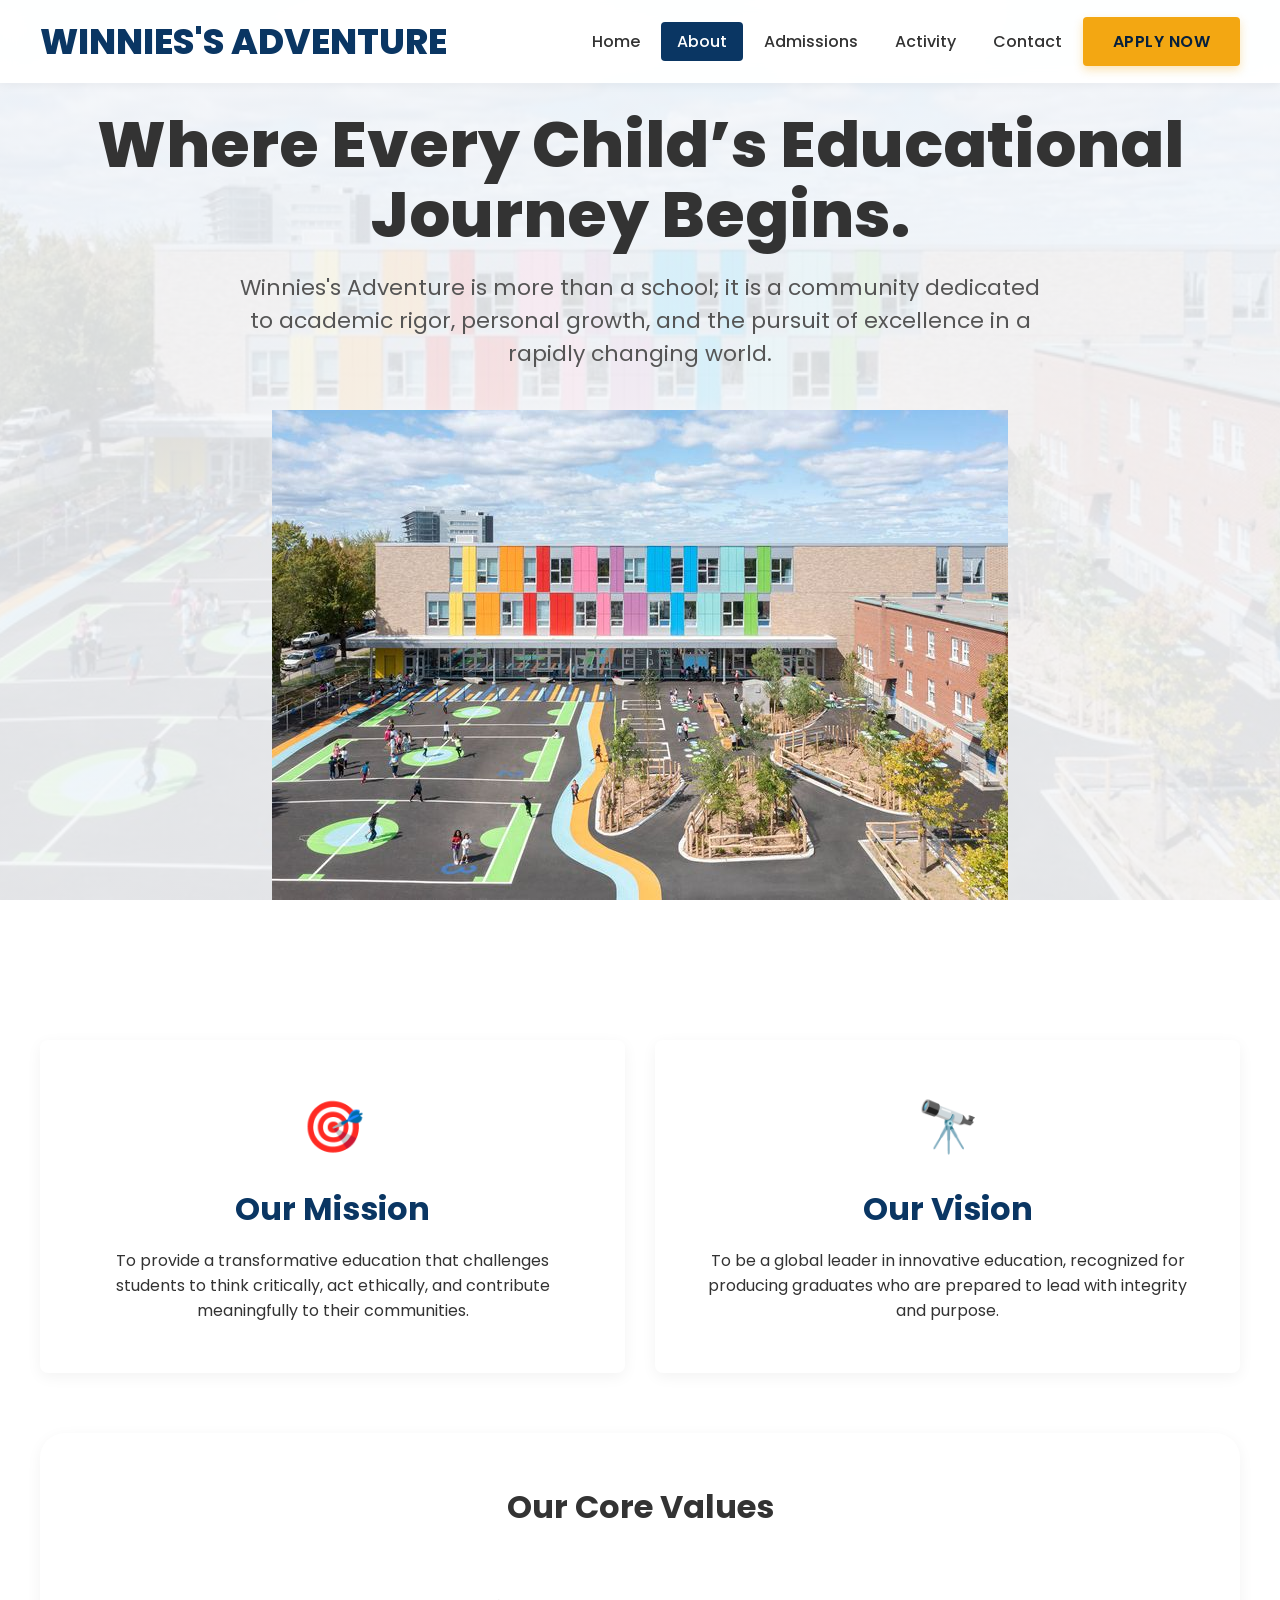
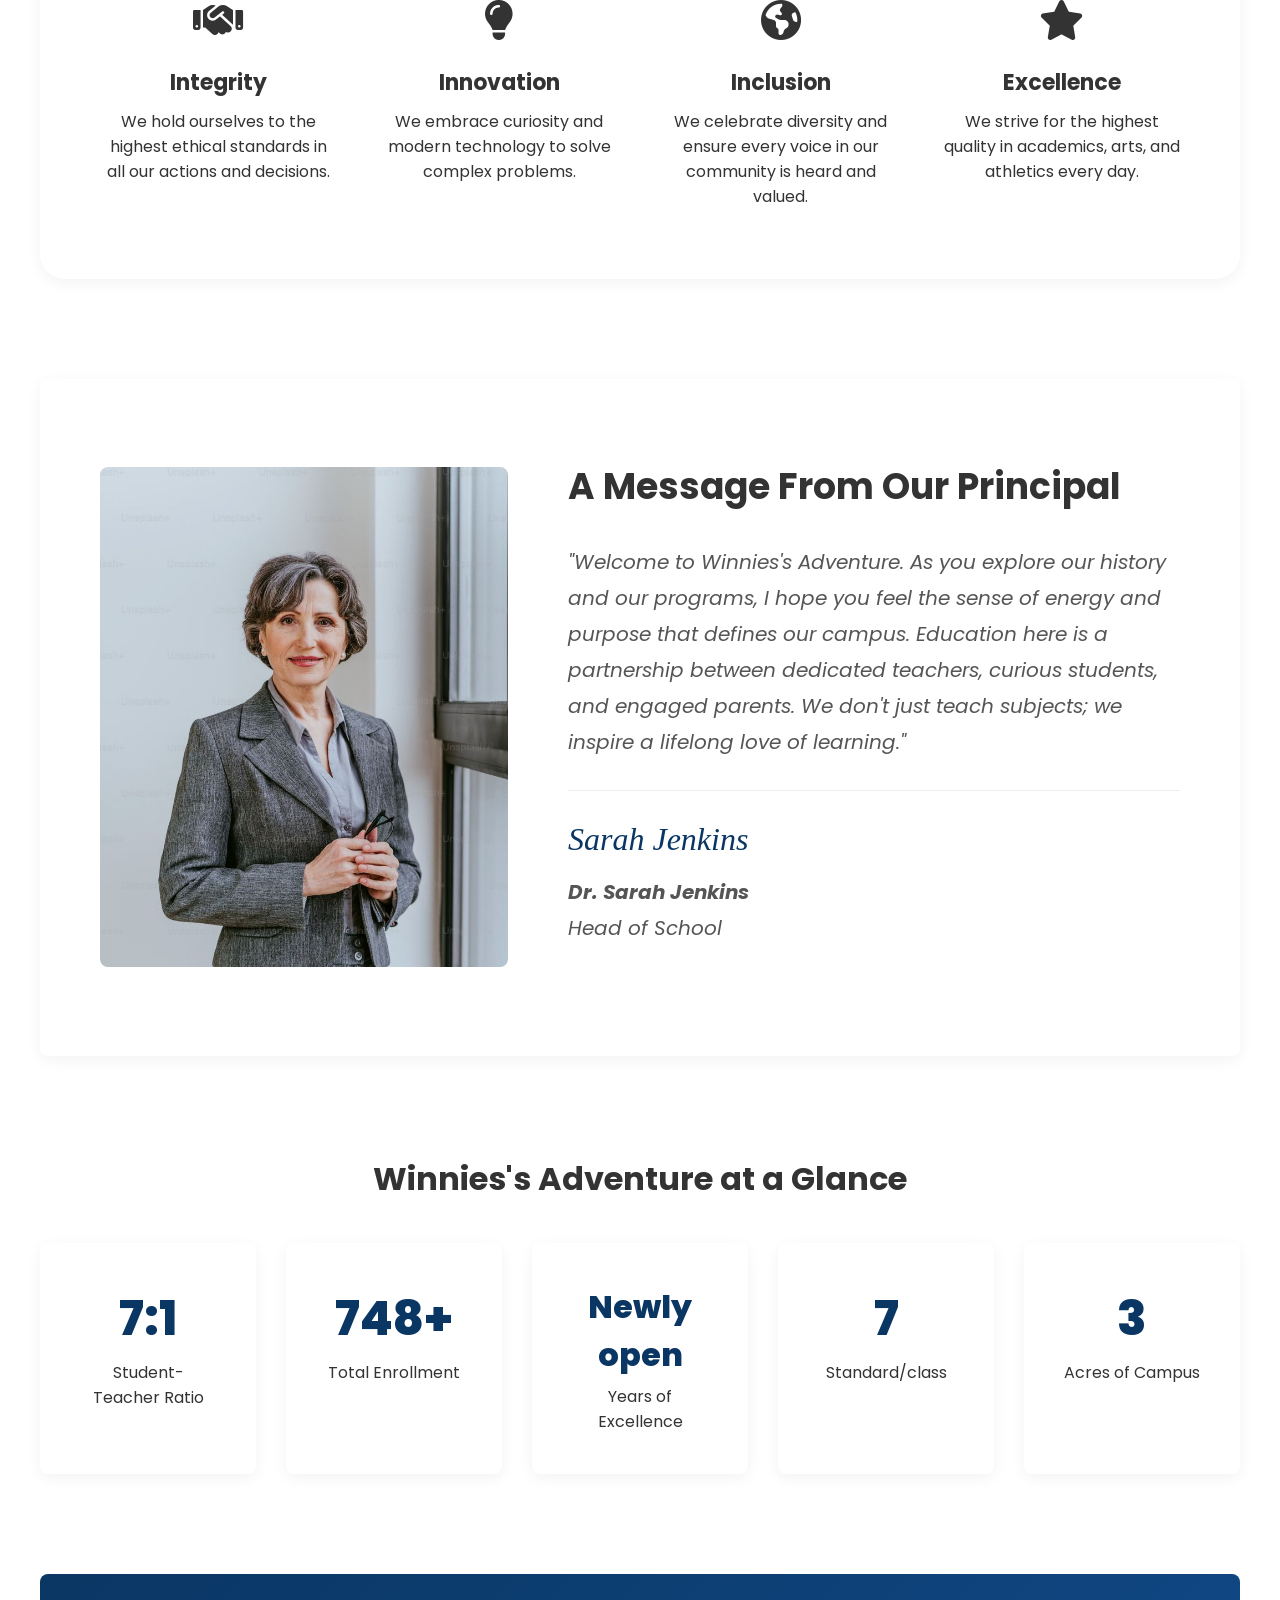
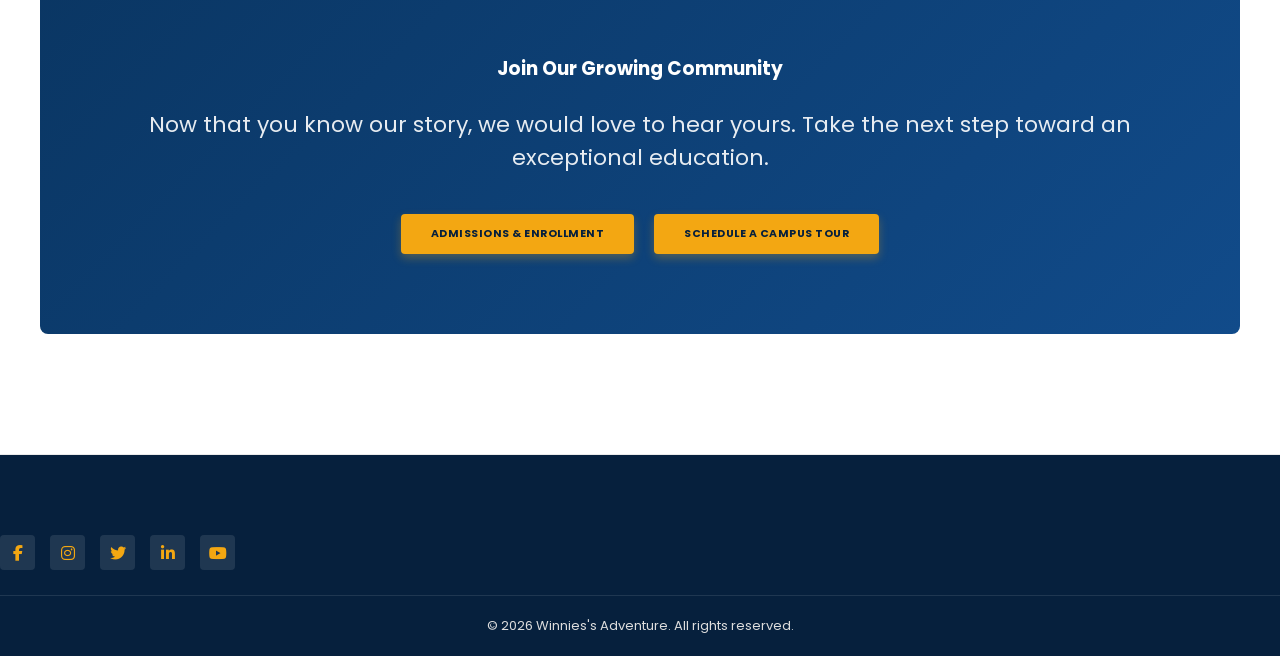
==== commit 06377d41: "Add files via upload" ====
--- a/about.html
+++ b/about.html
@@ -35,7 +35,7 @@
             <div class="about-hero-content scroll-anim anim-fade-up">
                 <br>
                 <br>
-                <h2>Where Every Child’s Educational Journey Begins.</h2>
+                <h1>Where Every Child’s Educational Journey Begins.</h1>
                 <p>Winnies's Adventure is more than a school; it is a community dedicated to academic rigor, personal growth, and the pursuit of excellence in a rapidly changing world.</p>
             </div>
            
--- a/style.css
+++ b/style.css
@@ -231,7 +231,8 @@
 .hero {
     display: flex;
     align-items: center;
-    justify-content: space-between;
+    justify-content: center;
+    text-align: center;
     min-height: auto;
     padding-top: 90px;
     position: relative;
@@ -249,8 +250,11 @@
 .hero-content p {
     color: var(--text-light); font-size: 18px;
     margin-bottom: 30px; line-height: 1.6;
-}
-.hero-buttons { display: flex; gap: 15px; flex-wrap: wrap; }
+    max-width: 800px;
+    margin-left: auto;
+    margin-right: auto;
+}
+.hero-buttons { display: flex; justify-content: center; gap: 15px; flex-wrap: wrap; }
 .hero-image { flex: 1; display: flex; justify-content: center; width: 100%; }
 
 .hero-img-container {
@@ -347,13 +351,17 @@
     background-color: transparent;
     height: 250px;
     perspective: 1000px;
+    cursor: pointer;
 }
 .flip-card-inner {
     position: relative; width: 100%; height: 100%;
     text-align: center; transition: transform 0.6s;
     transform-style: preserve-3d;
 }
-.flip-card:hover .flip-card-inner { transform: rotateY(180deg); }
+@media (hover: hover) {
+    .flip-card:hover .flip-card-inner { transform: rotateY(180deg); }
+}
+.flip-card.flipped .flip-card-inner { transform: rotateY(180deg); }
 .flip-card-front, .flip-card-back {
     position: absolute; width: 100%; height: 100%;
     -webkit-backface-visibility: hidden; backface-visibility: hidden;
@@ -471,6 +479,20 @@
 .read-more { color: var(--primary); font-weight: 600; font-size: 14px; display: inline-block; }
 .read-more:hover { text-decoration: underline; }
 
+/* Flip cards on click for latest news & programs */
+.flip-card.news-flip-card:not(.flipped):hover .flip-card-inner,
+.flip-card.program-flip-card:not(.flipped):hover .flip-card-inner {
+    transform: none;
+}
+.flip-card.news-flip-card.flipped .flip-card-inner,
+.flip-card.program-flip-card.flipped .flip-card-inner {
+    transform: rotateY(180deg);
+}
+.flip-card.news-flip-card,
+.flip-card.program-flip-card {
+    cursor: pointer;
+}
+
 /* === 7. SOCIAL PROOF === */
 .social-proof-section { margin-bottom: 80px; width: 100%; overflow: hidden; }
 .testimonials-grid { display: grid; grid-template-columns: 1fr 1fr; gap: 30px; margin-bottom: 40px; }
@@ -558,7 +580,8 @@
     .news-events-container { grid-template-columns: 1fr; }
     .programs-grid { grid-template-columns: repeat(2, 1fr); }
     .social-gallery { grid-template-columns: repeat(2, 1fr); }
-    .hero { flex-direction: column; text-align: center; }
+    .hero, .activity-hero { flex-direction: column; text-align: center; }
+    .activity-hero-images { width: 100%; height: 400px; margin-top: 30px; }
     .hero-content h1 { font-size: 56px; }
     .hero-content p { max-width: 100%; }
     .hero-buttons { justify-content: center; }
@@ -767,38 +790,38 @@
     padding: 50px;
     border-radius: 30px;
     box-shadow: var(--shadow);
+    min-width: 0;
 }
 .activity-hero-content h1 { font-size: 64px; line-height: 1.1; margin-bottom: 25px; color: var(--text-dark); font-weight: 800; }
 .activity-hero-content p { font-size: 22px; color: var(--text-light); line-height: 1.6; }
 
 .activity-hero-images {
     flex: 1; position: relative; height: 500px;
+    min-width: 0;
 }
 .activity-hero-images img { border-radius: 20px; box-shadow: var(--shadow); position: absolute; object-fit: cover; }
 .img-main { width: 70%; height: 350px; right: 0; top: 50px; z-index: 2; }
-.img-sub-1 { width: 50%; height: 250px; left: 0; bottom: 0; z-index: 3; border: 10px solid var(--bg-color); }
-.img-sub-2 { width: 40%; height: 200px; top: 0; left: 10%; z-index: 1; opacity: 0.8; }
+.img-sub-2 { width: 40%; height: 200px; top: 0; left: -5%; z-index: 3; border: 0px solid var(--bg-color); }
 
 /* Filter Controls */
 .section-header.center { 
     display: flex; 
     flex-direction: column; 
     align-items: center; 
-    gap: 15px; 
-    margin-bottom: 50px; 
-}
-.section-header.center .section-title { 
+    gap: 10px; 
+    margin-bottom: 50px;
     background: var(--white); 
-    padding: 15px 40px; 
+    padding: 30px 50px; 
     border-radius: var(--radius-md); 
     box-shadow: var(--shadow); 
+    max-width: fit-content;
+    margin-left: auto;
+    margin-right: auto;
+}
+.section-header.center .section-title { 
     margin-bottom: 0; 
 }
 .section-subtitle { 
-    background: var(--white); 
-    padding: 12px 30px; 
-    border-radius: var(--radius-md); 
-    box-shadow: var(--shadow); 
     font-size: 20px; 
     color: var(--text-light); 
 }
@@ -816,10 +839,12 @@
     background: var(--primary); color: var(--white); transform: translateY(-3px); box-shadow: 0 8px 20px rgba(124, 77, 255, 0.3);
 }
 
-/* Activity Cards */
-.activity-grid {
-    display: grid; grid-template-columns: repeat(auto-fill, minmax(350px, 1fr)); gap: 40px;
-    margin-bottom: 100px;
+/* Activity Gallery Section */
+.activity-gallery-section {
+    width: 100%;
+    max-width: 100%;
+    overflow-x: hidden;
+    box-sizing: border-box;
 }
 .activity-card {
     background: var(--white); border-radius: 25px; overflow: hidden;
@@ -846,6 +871,15 @@
 
 /* Hide filtered items */
 .filter-item.hide { display: none; }
+
+/* Activity Grid Layout */
+.activity-grid {
+    display: grid;
+    grid-template-columns: repeat(3, 1fr);
+    gap: 30px;
+    width: 100%;
+    box-sizing: border-box;
+}
 
 /* Split Section (Spotlight & Calendar) */
 /* Split Section (Stacked Vertically) */
@@ -1484,10 +1518,32 @@
     .stat-card h3, .stat-box h3 { font-size: 26px !important; }
     .hero-img-container, .about-hero-image, .principal-image { min-height: 200px !important; height: auto !important; }
     
+    /* Mobile fixes for Activity Hero Images */
+    .activity-hero { flex-direction: column !important; text-align: center !important; margin-bottom: 100px !important; padding-bottom: 20px !important; }
+    .activity-hero-images { height: 260px !important; width: 100% !important; margin-top: 30px !important; margin-bottom: 120px !important; display: block !important; }
+    .img-main { height: 200px !important; width: 85% !important; right: 0 !important; top: 20px !important; }
+    .img-sub-1, .img-sub-2 { height: 130px !important; width: 55% !important; left: 0 !important; top: 0 !important; bottom: auto !important; z-index: 3 !important; }
+
     /* Mobile fixes for Student Spotlight & Upcoming Events */
     .spotlight-img { width: 100% !important; height: auto !important; max-height: 300px !important; }
     .event-item { flex-direction: column !important; gap: 15px !important; }
     .event-tag { position: static !important; display: inline-block !important; margin-bottom: 10px !important; }
+    
+    /* Comprehensive Mobile fixes for Activity Section */
+    .activity-gallery-section { padding: 20px 15px !important; width: 100% !important; box-sizing: border-box !important; overflow: hidden !important; }
+    .section-header.center { margin-bottom: 30px !important; gap: 10px !important; width: 100% !important; }
+    .section-header.center .section-title { padding: 10px 20px !important; font-size: 22px !important; text-align: center; }
+    .section-subtitle { padding: 8px 15px !important; font-size: 14px !important; text-align: center; box-sizing: border-box !important; }
+    .filter-controls { margin-bottom: 30px !important; gap: 10px !important; padding: 0 !important; display: flex; flex-wrap: wrap; justify-content: center; }
+    .filter-btn { font-size: 12px !important; padding: 10px 15px !important; min-width: auto !important; }
+    .activity-grid { display: grid !important; grid-template-columns: 1fr !important; gap: 20px !important; margin-bottom: 40px !important; width: 100% !important; box-sizing: border-box !important; }
+    .activity-card { width: 100% !important; margin: 0 auto !important; box-sizing: border-box !important; overflow: hidden !important; }
+    .card-img-wrapper { height: 160px !important; width: 100% !important; }
+    .activity-card-content { padding: 15px !important; }
+    .activity-card-content h3 { font-size: 18px !important; margin-bottom: 8px !important; }
+    .activity-card-content p { font-size: 13px !important; line-height: 1.4 !important; }
+    .category-tag { font-size: 10px !important; padding: 4px 8px !important; top: 10px !important; right: 10px !important; }
+    .btn-text { font-size: 14px !important; }
     
     /* 4. Apply Form Compact Setup (Admissions Page) */
     .inquiry-card { margin-top: 0 !important; }
@@ -1508,6 +1564,24 @@
     .holiday-list { padding-right: 0 !important; }
     .holiday-list li { display: flex !important; flex-direction: column !important; padding: 12px 0 !important; border-bottom: 1px solid #f0f0f0 !important; font-size: 13px !important; }
     .holiday-list li strong { margin-bottom: 4px !important; }
+    
+    /* 6. Form Select Dropdown Mobile Fixes */
+    .custom-option { padding: 10px 15px !important; font-size: 11px !important; }
+    .custom-select-trigger span { font-size: 11px !important; }
+    
+    /* 7. Modal Mobile Fixes */
+    .modal-content { width: 95% !important; max-height: 90vh !important; overflow-y: auto !important; margin: 0 auto !important; }
+    .modal-header { padding: 20px !important; }
+    .modal-tag { font-size: 11px !important; padding: 4px 10px !important; margin-bottom: 10px !important; }
+    .modal-header h2 { font-size: 22px !important; margin-bottom: 5px !important; }
+    .close-modal { top: 15px !important; right: 15px !important; font-size: 28px !important; z-index: 100 !important; }
+    .modal-body { padding: 20px !important; }
+    .modal-body h4 { font-size: 16px !important; margin-bottom: 10px !important; }
+    .modal-info-grid { grid-template-columns: 1fr !important; gap: 20px !important; }
+    .modal-logistics { padding: 15px !important; }
+    .modal-achievements { margin-top: 15px !important; }
+    .modal-achievements li { font-size: 12px !important; margin-bottom: 8px !important; }
+    .modal-footer { padding: 15px 20px !important; }
 }
 
 /* =========================================
